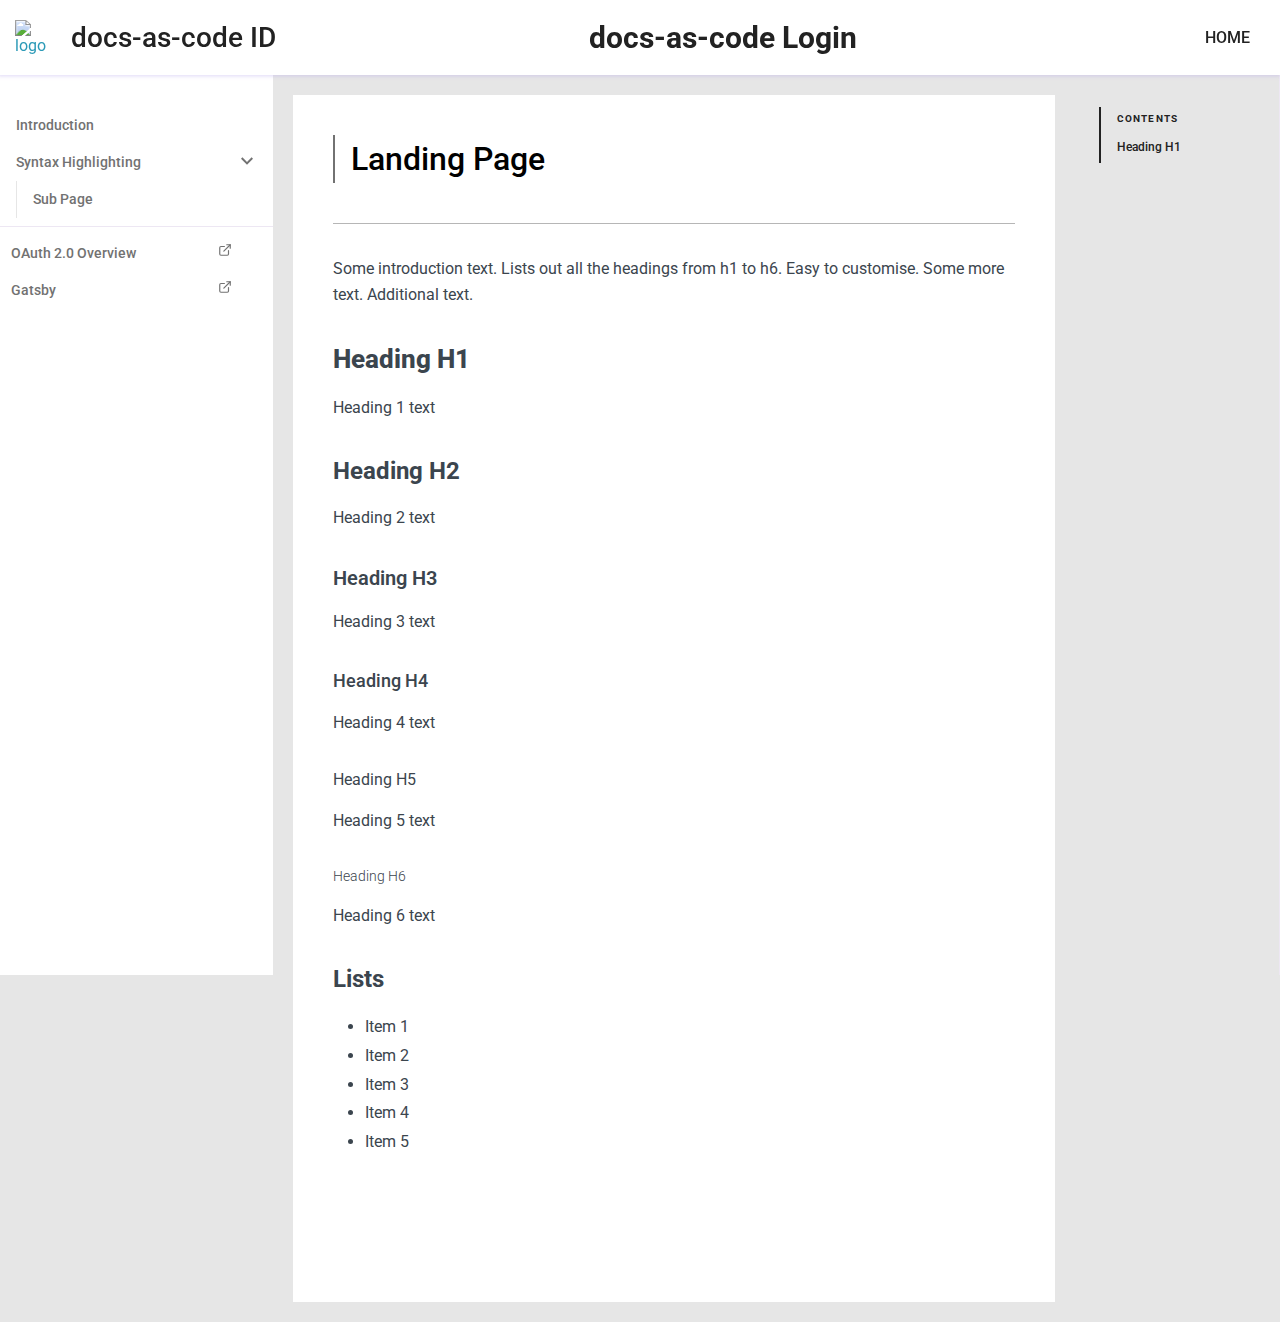
==== index.html @ b366eab4 "Test" ====
<!DOCTYPE html><html lang="en"><head><meta charSet="utf-8"/><meta http-equiv="x-ua-compatible" content="ie=edge"/><meta name="viewport" content="width=device-width, initial-scale=1, shrink-to-fit=no"/><meta property="twitter:card" content="summary_large_image"/><noscript></noscript><style data-href="/website/styles.2d66a11159fc65711940.css">@import url(http://fonts.googleapis.com/css?family=Roboto:400,100,100italic,300,300ita‌​lic,400italic,500,500italic,700,700italic,900italic,900);:root{--black:#222;--darker-grey:#727272;--dark-grey:#b6b6b6;--grey:#e6e6e6;--light-grey:#f5f5f5;--white:#fff;--green:#2c9ab7;--light-green:#94def3;--red:#fc5d65;--gold:#c4aa84;--theme:#85c8e7;--font-bold:"Roboto";--font-normal:"Roboto";--font-mono:"Roboto"}*{margin:0;padding:0;box-sizing:border-box;font-display:swap}::-webkit-input-placeholder{color:var(--dark-grey)}:-ms-input-placeholder{color:var(--dark-grey)}::-ms-input-placeholder{color:var(--dark-grey)}::placeholder{color:var(--dark-grey)}body,html{font-family:var(--font-normal);font-size:16px}a{-webkit-transition:color .15s;transition:color .15s;color:var(--green)}.visibleMobile{display:none}.video-responsive{position:relative;padding-bottom:56.2%}a,a:hover{text-decoration:none}.displayInline{display:inline-block}.navBarToggle{border:1px solid #fff;border-radius:4px;width:36px;height:33px;position:absolute;right:20px;padding:8px 5px;display:none}.navBarToggle .iconBar{display:block;width:22px;height:2px;border-radius:1px;margin:4px auto 0;background-color:var(--darker-grey)}.navBarToggle .iconBar:first-child{margin-top:0}.video-responsive iframe{position:absolute;width:100%;height:100%}.diffNewLine{color:#22863a;background-color:#f0fff4}.diffRemoveLine{color:red;background-color:#fcc}.navBarParent{width:100%;float:left;display:flex;align-items:center}.divider{height:30px;margin:0 15px;border-right:1px solid hsla(0,0%,100%,.3)}.githubIcon{width:15px;margin-right:5px}.githubSection{display:flex;align-items:center;color:var(--black);opacity:.7}.githubSection:hover{text-decoration:none;opacity:1}.navbar-default .navbar-toggle .icon-bar{background-color:var(--black)!important}.navbar-default .navbar-toggle:focus,.navbar-default .navbar-toggle:hover{background-color:#fff}.headerWrapper{border-bottom:1px solid #d4dadf;box-shadow:0 1px 1px 0 rgba(116,129,141,.1);display:flex;align-items:center}.formElement{background-color:transparent;padding:4px;border-bottom:1px solid hsla(0,0%,100%,.3)}.formElement:focus{outline:none;border:none}.formElement svg path{fill:#fff}.searchInput{width:calc(100% - 26px);background-color:transparent!important;border-width:0!important;color:var(--black)}.searchInput:focus,.searchInput:focus-within,.searchInput:hover,.searchInput:visited{outline:none;border:0}.searchWrapper{padding-left:0;padding-right:20px;flex:1 1;max-width:600px;position:relative}.searchWrapper a{font-weight:500}.hitWrapper{background-color:#fff;padding:.7em 1em .4em;border-radius:4px;position:absolute;width:80vw;max-width:30em;top:40px;border:1px solid #ccc;box-shadow:0 1px 4px 0 rgba(0,0,0,.16);height:auto;max-height:80vh;overflow:scroll;left:0}.hitWrapper ul li{margin-top:.7em;padding-top:.7em;border-top:1px solid;list-style-type:none}.hitWrapper ul li:first-child{border-top:0;margin-top:0;color:#000!important;padding:0}.showResults{display:block}.hideResults{display:none}.hitWrapper span{color:var(--black);font-size:14px}.headerTitle{height:auto;font-size:28px;line-height:1.5;font-weight:500;color:var(--black)!important;font-family:var(--font-bold)}.headerTitle a{color:var(--black)}.docTitle{height:auto;font-size:30px;line-height:1.5;font-weight:bolder;margin:0 auto;background-color:var(--white)!important;font-family:var(--font-bold)}.docTitle a{padding:5px 20px;color:var(--black)}.headerTitle a:hover{text-decoration:none;opacity:.8;font-weight:bolder}.logoWrapper{padding:21px 0 21px 20px}.logoContent{font-family:var(--font-bold);margin-left:16px;font-size:28px;line-height:1.5;font-weight:500;padding-right:10px}.navBarDefault{background-color:var(--white);border-radius:0;margin-bottom:0;border:0;box-shadow:-1px 0 4px 3px rgba(175,158,232,.4);-webkit-box-shadow:-1px 0 4px 1px rgba(175,158,232,.4);-moz-box-shadow:-1px 0 4px 1px rgba(175,158,232,.8);-o-box-shadow:-1px 0 4px 1px rgba(175,158,232,.4);z-index:1;padding:15px;position:relative}.navBarDefault,.navBarHeader{display:flex;align-items:center}.navBarHeader{min-width:335px;padding-right:20px;flex:1 1}.navBarBrand{padding:0;display:flex;align-items:center}.navBarBrand img{width:40px;margin-right:16px;display:inline-block}.navBarUL li{list-style-type:none}.navBarUL{-webkit-overflow-scrolling:touch}.navBarUL li a{font-family:var(--font-bold);color:var(--black)!important;font-size:16px;font-weight:500;line-height:1em;opacity:1;padding:10px 15px}.navBarNav{display:flex;align-items:center}.navBarUL li a .shareIcon,.navBarUL li a img{width:20px}.mainWrapper{color:#3b454e;max-width:750px}.navBarUL li a:hover{opacity:.7}pre{border:0!important;background-color:#f5f7f9 /* !important; */}.mainWrapper ol,.mainWrapper ul{-webkit-padding-start:40px;-moz-padding-start:40px;-o-padding-start:40px;margin:5px 0;padding:0 0 0 2em}.mainWrapper ol li,.mainWrapper ul li{font-size:16px;line-height:1.8;font-weight:400}.headerNav{font-family:var(--font-bold);padding:0 24px;color:var(--black);font-size:16px;font-weight:500;line-height:1em}.headerNav a{color:#2c9ab7}.headerNav a,.headerNav a:hover{text-decoration:none}.logoWrapper img{width:40px}.sideBarUL{margin-top:32px}.sideBarUL li{list-style-type:none;width:auto}.sideBarUL li a{color:var(--darker-grey);font-size:14px;font-weight:500;line-height:1.5;padding:7px 25px 7px 10px;border:1px solid transparent;border-right:0}.rightSideTitle{font-size:10px;line-height:1;text-transform:uppercase;letter-spacing:1.2px;padding:7px 24px 7px 16px;border-left:1px solid var(--darker-grey);color:var(--black);font-weight:700}.rightSideBarUL{margin-top:32px}.rightSideBarUL li{list-style-type:none;border-left:2px solid;border-left-color:var(--black)}.rightSideBarUL li a{font-size:12px;font-weight:500;line-height:1.5;padding:7px 24px 7px 16px}.hideFrontLine .collapser{background:transparent;border:none;outline:none;position:absolute;right:20px;z-index:1;cursor:pointer}.hideFrontLine .active>a{background-color:var(--white);color:var(--darker-grey)!important}.firstLevel ul li .collapser svg path{fill:var(--darker-grey)!important}.active .collapser>svg>path{fill:var(--white)!important}.firstLevel ul .item ul .item{border-left:1px solid var(--grey)}.sideBarUL .item{list-style:none;padding:0}.sideBarUL .item>a{color:var(--darker-grey);text-decoration:none;display:flex;align-items:center;position:relative;width:100%;padding-right:35px;padding-left:15px}.sideBarUL .item>a:hover{background-color:var(--white);color:var(--black)!important;font-weight:bolder}.showFrontLine .item>a:hover{background-color:var(--black)}.showFrontLine .active>a{color:var(--green);background-color:#fff}.sideBarUL .item .item{margin-left:16px}.firstLevel>ul>.item{margin-left:0!important}.showFrontLine .item .item{border-left-color:var(--dark-grey);border-left:1px solid var(--dark-grey);padding:0;width:calc(100% - 16px)!important}.showFrontLine .item .active>a{border-color:var(--dark-grey)!important;border-style:solid none solid solid;border-width:1px 0 1px 1px;background-color:var(--white);color:var(--black)}.titleWrapper{display:flex;align-items:center;padding-bottom:40px;border-bottom:1px solid var(--dark-grey);margin-bottom:32px}.title{font-size:32px;line-height:1.5;font-weight:500;border-left:2px solid var(--darker-grey);flex:1 1;margin-top:0;padding:0 16px;font-family:var(--font-bold)}.gitBtn{height:30px;min-height:30px;display:flex;align-items:center;display:inline-block;border:2px solid var(--black)!important;background:var(--black)!important;color:var(--white)!important;text-align:center;font-family:var(--font-bold)!important}.gitBtn img{width:15px;display:inline-block;margin-right:5px}.addPaddTopBottom{padding:50px 0}.nextPreviousWrapper{margin:0;padding:0;width:auto;display:grid;grid-template-rows:auto;-webkit-column-gap:24px;column-gap:24px;grid-template-columns:calc(50% - 8px) calc(50% - 8px)}.previousBtn{cursor:pointer;-moz-box-align:center;margin:0;padding:0;position:relative;display:flex;flex-direction:row;align-items:center;place-self:stretch;color:var(--darker-grey);background-color:var(--white);border-radius:3px;border:1px solid var(--light-grey);-webkit-transition:border .2s ease 0s;transition:border .2s ease 0s;box-shadow:var(--dark-grey) 0 3px 8px 0;text-decoration:none}.leftArrow{color:#9daab6;flex:0 0 auto;font-size:24px;-webkit-transition:color .2s ease 0s;transition:color .2s ease 0s}.leftArrow,.preRightWrapper{display:block;margin:0;padding:16px}.preRightWrapper{flex:1 1;text-align:right}.smallContent{display:block;margin:0;padding:0;color:#6e6e6e}.smallContent span{font-size:12px;line-height:1.625;font-weight:400}.nextPreviousTitle{display:block;margin:0;padding:0;-webkit-transition:color .2s ease 0s;transition:color .2s ease 0s}.nextPreviousTitle span{font-size:16px;line-height:1.5;font-weight:500}.nextBtn{cursor:pointer;-moz-box-align:center;margin:0;padding:0;position:relative;display:flex;flex-direction:row;align-items:center;place-self:stretch;color:var(--darker-grey);background-color:var(--white);border-radius:3px;border:1px solid var(--light-grey);-webkit-transition:border .2s ease 0s;transition:border .2s ease 0s;box-shadow:var(--dark-grey) 0 3px 8px 0;text-decoration:none}.rightArrow{flex:0 0 auto;font-size:24px;-webkit-transition:color .2s ease 0s;transition:color .2s ease 0s;color:#9daab6}.nextRightWrapper,.rightArrow{padding:16px;display:block;margin:0}.nextRightWrapper{flex:1 1}.nextBtn:hover,.previousBtn:hover{color:var(--black);text-decoration:none;border:1px solid var(--black)}.nextBtn:hover .rightArrow,.previousBtn:hover .leftArrow{color:var(--black);font-weight:bolder}table,table tr{padding:0}table tr{border-top:1px solid var(--dark-grey);margin:0}table tr,table tr:nth-child(2n){background-color:var(--white)}table tr th{font-weight:700;background-color:var(--grey);color:var(--black)}table tr td,table tr th{text-align:left;margin:0;padding:6px 13px}table tr td{border-bottom:1px solid var(--dark-grey)}table tr td :first-child,table tr th :first-child{margin-top:0}table tr td :last-child,table tr th :last-child{margin-bottom:0}img{max-width:100%}.githubBtn{font-size:16px;padding:10px 0 10px 15px;max-height:40px}.githubBtn,.githubBtn span span{display:flex;align-items:center}.communitySection{font-size:24px;font-weight:700}.authorSection{padding:20px 0}.authorName,.authorSection{display:flex;align-items:center}.authorImg img{width:75px;height:75px;border-radius:50%;min-width:75px;max-width:75px;min-height:75px;max-height:75px}.authorDetails{padding-left:10px}.authorDesc{padding-top:5px;font-size:14px}.authorName img{margin-left:10px;display:inline-block;width:20px}.authorName img:hover{opacity:.7}.heading1{font-family:var(--font-bold);font-size:26px;font-weight:800}.heading1,.heading2{line-height:1.5;margin-bottom:16px;margin-top:32px}.heading2{font-size:24px;font-weight:700}.heading3{font-size:20px;font-weight:600}.heading3,.heading4{line-height:1.5;margin-bottom:16px;margin-top:32px}.heading4{font-size:18px;font-weight:500}.heading5{font-size:16px;font-weight:400}.heading5,.heading6{line-height:1.5;margin-bottom:16px;margin-top:32px}.heading6{font-size:14px;font-weight:300}.paragraph{margin:16px 0 32px;line-height:1.625}.pre{font-size:14px;margin:0;padding:16px;overflow:auto}.mainWrapper code{background:#f9f7fb;border:1px solid #ede7f3;border-radius:4px;padding:2px 6px;font-size:.9375em}code,pre{font-family:var(--font-mono)}.poweredBy{font-size:.6em;text-align:end;padding:0}.topnav{-webkit-transition:top .5s,bottom .5s}@media (max-width:767px){.responsive{margin-top:15px;position:relative;padding-bottom:20px;border-top:1px solid var(--white)}.headerTitle{padding-right:50px;font-size:20px}.navBarBrand{min-height:40px}.navBarBrand img{margin-right:8px}.topnav.responsive .visibleMobile{display:block}.topnav .navBarUL{display:none}.topnav.responsive .navBarUL{display:block;text-align:left}.hiddenMobile{display:none!important}hr{margin-top:0;margin-bottom:0}.navBarParent{display:block}.separator{margin-top:20px;margin-bottom:20px}.navBarULRight{position:static}.navBarUL{display:flex;align-items:center;margin:7.5px 0}.navBarUL li{height:37px}.navBarUL li a{font-size:14px;padding:10px 15px}.navBarDefault{display:block}.navBarToggle{margin-right:0;display:block}.navBarHeader{display:flex;min-width:auto;padding-right:0;align-items:center}.navBarBrand{font-size:20px;flex:initial;padding:0 15px 0 0}.titleWrapper{padding:0 15px;display:block}.gitBtn{display:inline-block}.mainWrapper{padding:0 15px}.nextPreviousWrapper{display:block;padding:0 15px}.previousBtn{margin-bottom:20px}.mobileView{text-align:left!important;padding-left:0!important}.searchWrapper{padding:20px 0 0;position:absolute;bottom:0;width:calc(100% - 30px)}.hitWrapper{width:100%;right:0;top:35px;max-height:-webkit-fit-content;max-height:-moz-fit-content;max-height:fit-content;position:static}}@media (min-width:768px) and (max-width:991px){.navBarDefault{padding:10px}.navBarBrand{font-size:22px}.navBarHeader{min-width:240px;flex:initial}.githubBtn{padding:10px}.divider{margin:0 5px;height:20px}.hitWrapper{max-width:500px}.navBarUL li a{padding:10px 5px}.searchWrapper{padding-left:0}}blockquote{padding:0 0 0 10px;background-color:var(--light-green);border:1px solid var(--green);border-radius:4px;font-size:14px;margin-left:auto;margin-right:auto;width:95%}blockquote p{padding:0!important;margin:0!important}@media print{.gitBtn,.headerNav,.navBarWrapper,.nextBtn,.previousBtn,.sideBarUL,footer,header{display:none}blockquote,main,table,tr{width:80%!important}blockquote{margin:0}p,ul{width:80%!important}th{border-bottom:1px solid var(--darker-grey)}pre{border:1px solid var(--darker-grey)}h1{page-break-before:always}}</style><meta name="generator" content="Gatsby 2.19.22"/><link rel="sitemap" type="application/xml" href="/website/sitemap.xml"/><title data-react-helmet="true"></title><link data-react-helmet="true" rel="canonical" href="https://paula-var.gituhub.io/website/website/"/><link as="script" rel="preload" href="/website/webpack-runtime-5b24686a9549224c7c9c.js"/><link as="script" rel="preload" href="/website/styles-36f2a4c20fc1d2ebe61c.js"/><link as="script" rel="preload" href="/website/commons-72eccfe632aad1e317f9.js"/><link as="script" rel="preload" href="/website/app-bccd6811f4c283c3d8f3.js"/><link as="fetch" rel="preload" href="/website/page-data\index\page-data.json" crossorigin="anonymous"/><link as="fetch" rel="preload" href="/website/page-data\app-data.json" crossorigin="anonymous"/></head><body><div id="___gatsby"><div style="outline:none" tabindex="-1" id="gatsby-focus-wrapper"><div><div class="navBarWrapper"><nav class="navBarDefault"><div class="navBarHeader"><a aria-current="page" class="navBarBrand" href="/website/"><img class="img-responsive displayInline" src="/website/static/logo-34d1b9dddff729a89f71602069af8a54.svg" alt="logo"/></a><div class="headerTitle displayInline"><a href="https://paula-var.gituhub.io/website"> <!-- -->docs-as-code ID</a></div><div class="docTitle displayInline"> <a aria-current="page" class="" href="/website/">docs-as-code Login<!-- --> </a></div><span class="navBarToggle"><span class="iconBar"></span><span class="iconBar"></span><span class="iconBar"></span></span></div><div id="navbar" class="topnav"><div class="visibleMobile"><style data-emotion-css="1dggwb1">.css-1dggwb1{width:100%;height:100vh;overflow:auto;position:fixed;padding-left:0px;position:-webkit-sticky;position:-moz-sticky;position:-webkit-sticky;position:sticky;top:0;padding-right:0;background-color:#ffffff;background:linear-gradient(#ffffff,#ffffff);background:-webkit-gradient(linear,0% 0%,0% 100%,from(#ffffff),to(#ffffff));background:-webkit-linear-gradient(top,#ffffff,#ffffff);background:-moz-linear-gradient(top,#ffffff,#ffffff);background:-ms-linear-gradient(top,#ffffff,#ffffff);background:-o-linear-gradient(top,#ffffff,#ffffff);}@media only screen and (max-width:1023px){.css-1dggwb1{width:100%;height:100vh;}}@media (min-width:767px) and (max-width:1023px){.css-1dggwb1{padding-left:0;}}@media only screen and (max-width:767px){.css-1dggwb1{padding-left:0px;background-color:#ffffff;background:#ffffff;height:auto;}}</style><aside class="css-1dggwb1 e1sbq3r11"><ul class="sideBarUL"><li class="hideFrontLine firstLevel item "><ul><li class=" item "><a href="/website/introduction">Introduction</a></li><li class=" item "><a href="/website/codeblock">Syntax Highlighting<button aria-label="collapse" class="collapser"><svg xmlns="http://www.w3.org/2000/svg" width="12" height="12" viewBox="0 0 24 24"><path d="M0 7.33l2.829-2.83 9.175 9.339 9.167-9.339 2.829 2.83-11.996 12.17z"></path></svg></button></a><ul><li class=" item "><a href="/website/codeblock/1-index">Sub Page</a></li></ul></li></ul></li><style data-emotion-css="1q387v1">.css-1q387v1{list-style:none;padding:0.5rem 0;}.css-1q387v1 hr{margin:0;padding:0;border:0;border-bottom:1px solid #ede7f3;}</style><li class="css-1q387v1 e1sbq3r12"><hr/></li><style data-emotion-css="uw2lf6">.css-uw2lf6{list-style:none;}.css-uw2lf6 a{color:#b6b6b6;-webkit-text-decoration:none;text-decoration:none;font-weight:400;padding:0.45rem 0 0.45rem 2rem;display:block;position:relative;}.css-uw2lf6 a:hover{color:#222222 !important;font-weight:bolder !important;}.css-uw2lf6 a svg{float:right;margin-right:1rem;}</style><li class="css-uw2lf6 e1sbq3r10"><a href="https://developer.okta.com/docs/concepts/auth-overview/#authentication-api-vs-oauth-2-0-vs-openid-connect" to="https://developer.okta.com/docs/concepts/auth-overview/#authentication-api-vs-oauth-2-0-vs-openid-connect">OAuth 2.0 Overview<svg xmlns="http://www.w3.org/2000/svg" width="14" height="14" viewBox="0 0 24 24" fill="none" stroke="currentColor" stroke-width="2" stroke-linecap="round" stroke-linejoin="round"><path d="M18 13v6a2 2 0 0 1-2 2H5a2 2 0 0 1-2-2V8a2 2 0 0 1 2-2h6"></path><polyline points="15 3 21 3 21 9"></polyline><line x1="10" y1="14" x2="21" y2="3"></line></svg></a></li><li class="css-uw2lf6 e1sbq3r10"><a href="https://www.gatsbyjs.org/docs/" to="https://www.gatsbyjs.org/docs/">Gatsby<svg xmlns="http://www.w3.org/2000/svg" width="14" height="14" viewBox="0 0 24 24" fill="none" stroke="currentColor" stroke-width="2" stroke-linecap="round" stroke-linejoin="round"><path d="M18 13v6a2 2 0 0 1-2 2H5a2 2 0 0 1-2-2V8a2 2 0 0 1 2-2h6"></path><polyline points="15 3 21 3 21 9"></polyline><line x1="10" y1="14" x2="21" y2="3"></line></svg></a></li></ul></aside><hr/></div><ul class="navBarUL navBarNav navBarULRight"><li><a class="sidebarLink" href="/">HOME</a></li></ul></div></nav></div><style data-emotion-css="x36pqd">.css-x36pqd{display:-webkit-box;display:-webkit-flex;display:-ms-flexbox;display:flex;-webkit-box-pack:justify;-webkit-justify-content:space-between;-ms-flex-pack:justify;justify-content:space-between;background-color:#e6e6e6;}@media only screen and (max-width:767px){.css-x36pqd{display:block;}}</style><div class="css-x36pqd e1eqkayb0"><style data-emotion-css="192n44p">.css-192n44p{width:298px;}</style><div class="hiddenMobile css-192n44p e1eqkayb3"><style data-emotion-css="1dggwb1">.css-1dggwb1{width:100%;height:100vh;overflow:auto;position:fixed;padding-left:0px;position:-webkit-sticky;position:-moz-sticky;position:-webkit-sticky;position:sticky;top:0;padding-right:0;background-color:#ffffff;background:linear-gradient(#ffffff,#ffffff);background:-webkit-gradient(linear,0% 0%,0% 100%,from(#ffffff),to(#ffffff));background:-webkit-linear-gradient(top,#ffffff,#ffffff);background:-moz-linear-gradient(top,#ffffff,#ffffff);background:-ms-linear-gradient(top,#ffffff,#ffffff);background:-o-linear-gradient(top,#ffffff,#ffffff);}@media only screen and (max-width:1023px){.css-1dggwb1{width:100%;height:100vh;}}@media (min-width:767px) and (max-width:1023px){.css-1dggwb1{padding-left:0;}}@media only screen and (max-width:767px){.css-1dggwb1{padding-left:0px;background-color:#ffffff;background:#ffffff;height:auto;}}</style><aside class="css-1dggwb1 e1sbq3r11"><ul class="sideBarUL"><li class="hideFrontLine firstLevel item "><ul><li class=" item "><a href="/website/introduction">Introduction</a></li><li class=" item "><a href="/website/codeblock">Syntax Highlighting<button aria-label="collapse" class="collapser"><svg xmlns="http://www.w3.org/2000/svg" width="12" height="12" viewBox="0 0 24 24"><path d="M0 7.33l2.829-2.83 9.175 9.339 9.167-9.339 2.829 2.83-11.996 12.17z"></path></svg></button></a><ul><li class=" item "><a href="/website/codeblock/1-index">Sub Page</a></li></ul></li></ul></li><style data-emotion-css="1q387v1">.css-1q387v1{list-style:none;padding:0.5rem 0;}.css-1q387v1 hr{margin:0;padding:0;border:0;border-bottom:1px solid #ede7f3;}</style><li class="css-1q387v1 e1sbq3r12"><hr/></li><style data-emotion-css="uw2lf6">.css-uw2lf6{list-style:none;}.css-uw2lf6 a{color:#b6b6b6;-webkit-text-decoration:none;text-decoration:none;font-weight:400;padding:0.45rem 0 0.45rem 2rem;display:block;position:relative;}.css-uw2lf6 a:hover{color:#222222 !important;font-weight:bolder !important;}.css-uw2lf6 a svg{float:right;margin-right:1rem;}</style><li class="css-uw2lf6 e1sbq3r10"><a href="https://developer.okta.com/docs/concepts/auth-overview/#authentication-api-vs-oauth-2-0-vs-openid-connect" to="https://developer.okta.com/docs/concepts/auth-overview/#authentication-api-vs-oauth-2-0-vs-openid-connect">OAuth 2.0 Overview<svg xmlns="http://www.w3.org/2000/svg" width="14" height="14" viewBox="0 0 24 24" fill="none" stroke="currentColor" stroke-width="2" stroke-linecap="round" stroke-linejoin="round"><path d="M18 13v6a2 2 0 0 1-2 2H5a2 2 0 0 1-2-2V8a2 2 0 0 1 2-2h6"></path><polyline points="15 3 21 3 21 9"></polyline><line x1="10" y1="14" x2="21" y2="3"></line></svg></a></li><li class="css-uw2lf6 e1sbq3r10"><a href="https://www.gatsbyjs.org/docs/" to="https://www.gatsbyjs.org/docs/">Gatsby<svg xmlns="http://www.w3.org/2000/svg" width="14" height="14" viewBox="0 0 24 24" fill="none" stroke="currentColor" stroke-width="2" stroke-linecap="round" stroke-linejoin="round"><path d="M18 13v6a2 2 0 0 1-2 2H5a2 2 0 0 1-2-2V8a2 2 0 0 1 2-2h6"></path><polyline points="15 3 21 3 21 9"></polyline><line x1="10" y1="14" x2="21" y2="3"></line></svg></a></li></ul></aside></div><style data-emotion-css="kmtnjw">.css-kmtnjw{display:-webkit-box;display:-webkit-flex;display:-ms-flexbox;display:flex;-webkit-box-flex:1;-webkit-flex-grow:1;-ms-flex-positive:1;flex-grow:1;margin:20px;background-color:#ffffff;}@media only screen and (max-width:1023px){.css-kmtnjw{padding-left:0;}}</style><main class="css-kmtnjw e1eqkayb1"><style data-emotion-css="158ceg1">.css-158ceg1{padding:40px;}@media only screen and (max-width:50rem){.css-158ceg1{width:100%;position:relative;}}</style><div class="css-158ceg1 e1eqkayb2"><div class="titleWrapper"><h1 class="title">Landing Page</h1></div><div class="mainWrapper"><p class="paragraph">Some introduction text. Lists out all the headings from h1 to h6. Easy to customise. Some more text. Additional text.</p><h1 class="heading1" id="headingh1">Heading H1</h1><p class="paragraph">Heading 1 text</p><h2 class="heading2" id="headingh2">Heading H2</h2><p class="paragraph">Heading 2 text</p><h3 class="heading3" id="headingh3">Heading H3</h3><p class="paragraph">Heading 3 text</p><h4 class="heading4" id="headingh4">Heading H4</h4><p class="paragraph">Heading 4 text</p><h5 class="heading5" id="headingh5">Heading H5</h5><p class="paragraph">Heading 5 text</p><h6 class="heading6" id="headingh6">Heading H6</h6><p class="paragraph">Heading 6 text</p><h2 class="heading2" id="lists">Lists</h2><ul><li>Item 1</li><li>Item 2</li><li>Item 3</li><li>Item 4</li><li>Item 5</li></ul></div><div class="addPaddTopBottom"><div class="nextPreviousWrapper"></div></div></div></main><style data-emotion-css="gqp3x7">.css-gqp3x7{width:224px;}</style><div class="hiddenMobile css-gqp3x7 e1eqkayb4"><style data-emotion-css="g74yvc">.css-g74yvc{width:100%;background-color:#e6e6e6;border-right:1px solid #ede7f3;height:100vh;overflow:auto;position:fixed;padding-left:24px;position:-webkit-sticky;position:-moz-sticky;position:-webkit-sticky;position:sticky;top:0;}@media only screen and (max-width:50rem){.css-g74yvc{width:100%;position:relative;}}</style><aside class="css-g74yvc e13wh0ui0"><ul class="rightSideBarUL"><li class="rightSideTitle">CONTENTS</li><style data-emotion-css="u4mad4">.css-u4mad4{list-style:none;}.css-u4mad4 a{color:#222222;-webkit-text-decoration:none;text-decoration:none;font-weight:400;padding:0.45rem 0 0.45rem 3rem;display:block;position:relative;}.css-u4mad4 a:hover{color:#000000 !important;font-weight:bold;}.css-u4mad4 a svg{float:right;margin-right:1rem;}</style><li class="css-u4mad4 e13wh0ui1"><a href="#headingh1" to="#headingh1">Heading H1</a></li></ul></aside></div></div></div></div></div><script id="gatsby-script-loader">/*<![CDATA[*/window.pagePath="/";/*]]>*/</script><script id="gatsby-chunk-mapping">/*<![CDATA[*/window.___chunkMapping={"app":["/app-bccd6811f4c283c3d8f3.js"],"component---src-templates-docs-js":[]};/*]]>*/</script><script src="/website/app-bccd6811f4c283c3d8f3.js" async=""></script><script src="/website/commons-72eccfe632aad1e317f9.js" async=""></script><script src="/website/styles-36f2a4c20fc1d2ebe61c.js" async=""></script><script src="/website/webpack-runtime-5b24686a9549224c7c9c.js" async=""></script><script defer="">
            function navBarClose() {
              document.getElementById("navbar").classList.toggle("responsive");
            }
            document.addEventListener('click',function(e){
              if(e.target && e.target.tagName.toLowerCase() === 'a'){
                navBarClose();
              }
           });
            </script></body></html>
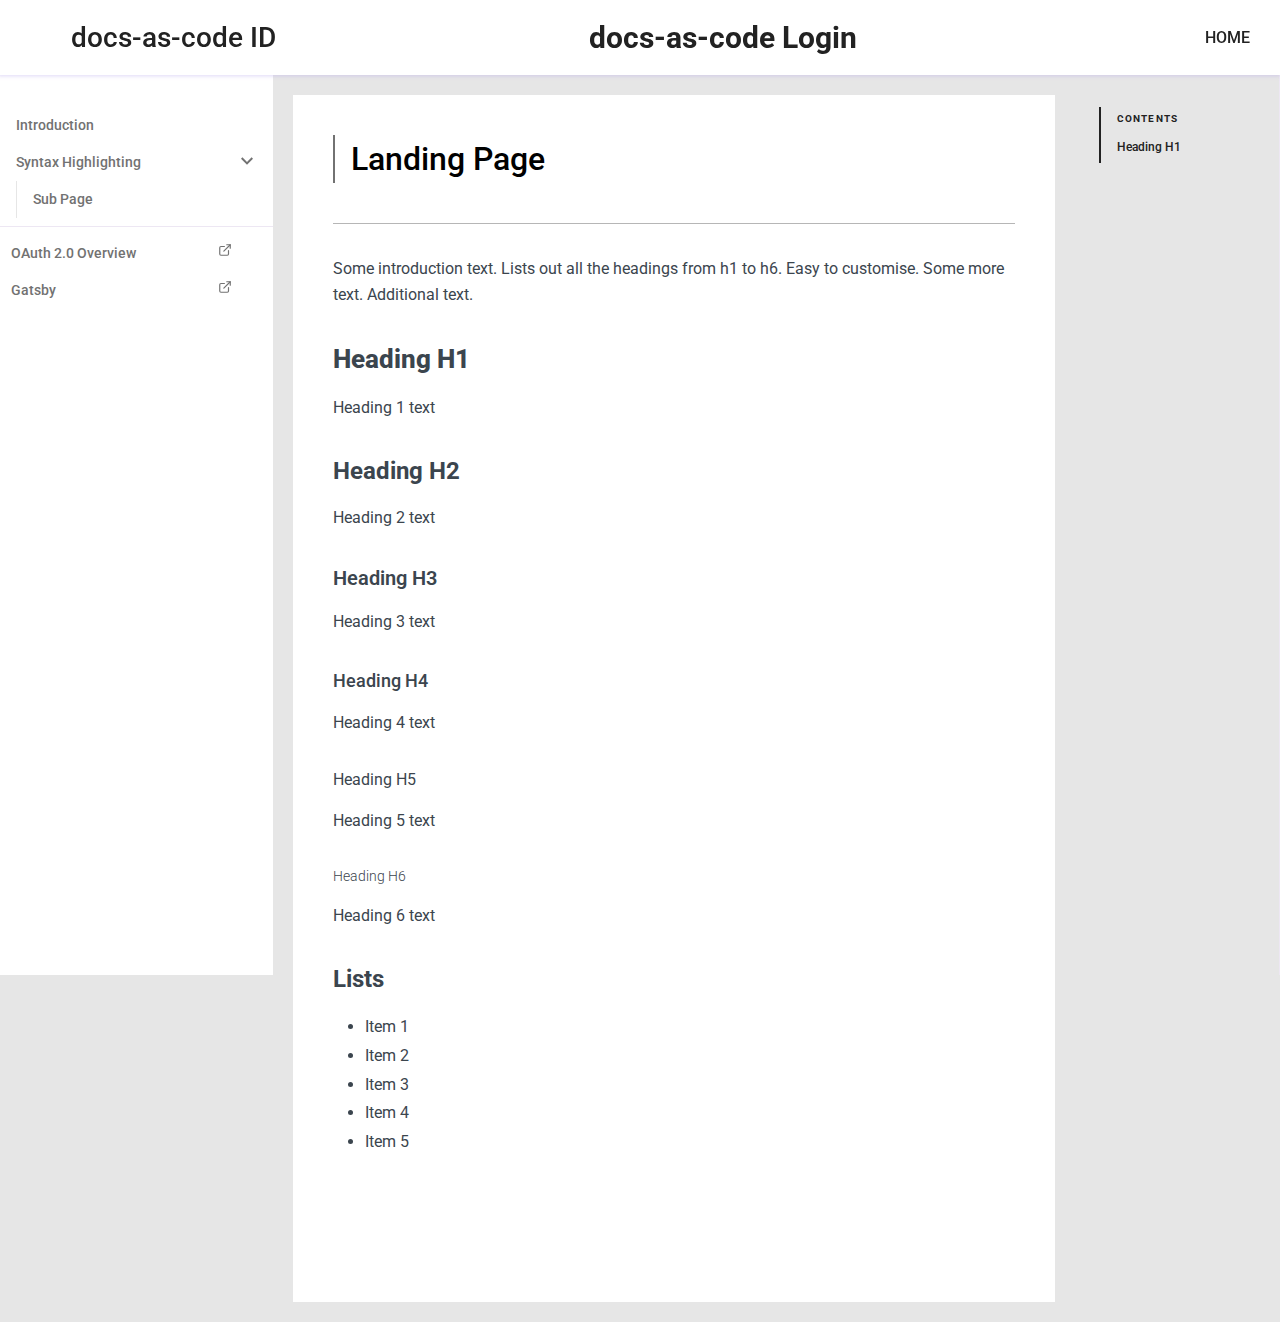
==== commit 4323170e: "test" ====
--- a/index.html
+++ b/index.html
@@ -1,4 +1,4 @@
-<!DOCTYPE html><html lang="en"><head><meta charSet="utf-8"/><meta http-equiv="x-ua-compatible" content="ie=edge"/><meta name="viewport" content="width=device-width, initial-scale=1, shrink-to-fit=no"/><meta property="twitter:card" content="summary_large_image"/><noscript></noscript><style data-href="/website/styles.2d66a11159fc65711940.css">@import url(http://fonts.googleapis.com/css?family=Roboto:400,100,100italic,300,300ita‌​lic,400italic,500,500italic,700,700italic,900italic,900);:root{--black:#222;--darker-grey:#727272;--dark-grey:#b6b6b6;--grey:#e6e6e6;--light-grey:#f5f5f5;--white:#fff;--green:#2c9ab7;--light-green:#94def3;--red:#fc5d65;--gold:#c4aa84;--theme:#85c8e7;--font-bold:"Roboto";--font-normal:"Roboto";--font-mono:"Roboto"}*{margin:0;padding:0;box-sizing:border-box;font-display:swap}::-webkit-input-placeholder{color:var(--dark-grey)}:-ms-input-placeholder{color:var(--dark-grey)}::-ms-input-placeholder{color:var(--dark-grey)}::placeholder{color:var(--dark-grey)}body,html{font-family:var(--font-normal);font-size:16px}a{-webkit-transition:color .15s;transition:color .15s;color:var(--green)}.visibleMobile{display:none}.video-responsive{position:relative;padding-bottom:56.2%}a,a:hover{text-decoration:none}.displayInline{display:inline-block}.navBarToggle{border:1px solid #fff;border-radius:4px;width:36px;height:33px;position:absolute;right:20px;padding:8px 5px;display:none}.navBarToggle .iconBar{display:block;width:22px;height:2px;border-radius:1px;margin:4px auto 0;background-color:var(--darker-grey)}.navBarToggle .iconBar:first-child{margin-top:0}.video-responsive iframe{position:absolute;width:100%;height:100%}.diffNewLine{color:#22863a;background-color:#f0fff4}.diffRemoveLine{color:red;background-color:#fcc}.navBarParent{width:100%;float:left;display:flex;align-items:center}.divider{height:30px;margin:0 15px;border-right:1px solid hsla(0,0%,100%,.3)}.githubIcon{width:15px;margin-right:5px}.githubSection{display:flex;align-items:center;color:var(--black);opacity:.7}.githubSection:hover{text-decoration:none;opacity:1}.navbar-default .navbar-toggle .icon-bar{background-color:var(--black)!important}.navbar-default .navbar-toggle:focus,.navbar-default .navbar-toggle:hover{background-color:#fff}.headerWrapper{border-bottom:1px solid #d4dadf;box-shadow:0 1px 1px 0 rgba(116,129,141,.1);display:flex;align-items:center}.formElement{background-color:transparent;padding:4px;border-bottom:1px solid hsla(0,0%,100%,.3)}.formElement:focus{outline:none;border:none}.formElement svg path{fill:#fff}.searchInput{width:calc(100% - 26px);background-color:transparent!important;border-width:0!important;color:var(--black)}.searchInput:focus,.searchInput:focus-within,.searchInput:hover,.searchInput:visited{outline:none;border:0}.searchWrapper{padding-left:0;padding-right:20px;flex:1 1;max-width:600px;position:relative}.searchWrapper a{font-weight:500}.hitWrapper{background-color:#fff;padding:.7em 1em .4em;border-radius:4px;position:absolute;width:80vw;max-width:30em;top:40px;border:1px solid #ccc;box-shadow:0 1px 4px 0 rgba(0,0,0,.16);height:auto;max-height:80vh;overflow:scroll;left:0}.hitWrapper ul li{margin-top:.7em;padding-top:.7em;border-top:1px solid;list-style-type:none}.hitWrapper ul li:first-child{border-top:0;margin-top:0;color:#000!important;padding:0}.showResults{display:block}.hideResults{display:none}.hitWrapper span{color:var(--black);font-size:14px}.headerTitle{height:auto;font-size:28px;line-height:1.5;font-weight:500;color:var(--black)!important;font-family:var(--font-bold)}.headerTitle a{color:var(--black)}.docTitle{height:auto;font-size:30px;line-height:1.5;font-weight:bolder;margin:0 auto;background-color:var(--white)!important;font-family:var(--font-bold)}.docTitle a{padding:5px 20px;color:var(--black)}.headerTitle a:hover{text-decoration:none;opacity:.8;font-weight:bolder}.logoWrapper{padding:21px 0 21px 20px}.logoContent{font-family:var(--font-bold);margin-left:16px;font-size:28px;line-height:1.5;font-weight:500;padding-right:10px}.navBarDefault{background-color:var(--white);border-radius:0;margin-bottom:0;border:0;box-shadow:-1px 0 4px 3px rgba(175,158,232,.4);-webkit-box-shadow:-1px 0 4px 1px rgba(175,158,232,.4);-moz-box-shadow:-1px 0 4px 1px rgba(175,158,232,.8);-o-box-shadow:-1px 0 4px 1px rgba(175,158,232,.4);z-index:1;padding:15px;position:relative}.navBarDefault,.navBarHeader{display:flex;align-items:center}.navBarHeader{min-width:335px;padding-right:20px;flex:1 1}.navBarBrand{padding:0;display:flex;align-items:center}.navBarBrand img{width:40px;margin-right:16px;display:inline-block}.navBarUL li{list-style-type:none}.navBarUL{-webkit-overflow-scrolling:touch}.navBarUL li a{font-family:var(--font-bold);color:var(--black)!important;font-size:16px;font-weight:500;line-height:1em;opacity:1;padding:10px 15px}.navBarNav{display:flex;align-items:center}.navBarUL li a .shareIcon,.navBarUL li a img{width:20px}.mainWrapper{color:#3b454e;max-width:750px}.navBarUL li a:hover{opacity:.7}pre{border:0!important;background-color:#f5f7f9 /* !important; */}.mainWrapper ol,.mainWrapper ul{-webkit-padding-start:40px;-moz-padding-start:40px;-o-padding-start:40px;margin:5px 0;padding:0 0 0 2em}.mainWrapper ol li,.mainWrapper ul li{font-size:16px;line-height:1.8;font-weight:400}.headerNav{font-family:var(--font-bold);padding:0 24px;color:var(--black);font-size:16px;font-weight:500;line-height:1em}.headerNav a{color:#2c9ab7}.headerNav a,.headerNav a:hover{text-decoration:none}.logoWrapper img{width:40px}.sideBarUL{margin-top:32px}.sideBarUL li{list-style-type:none;width:auto}.sideBarUL li a{color:var(--darker-grey);font-size:14px;font-weight:500;line-height:1.5;padding:7px 25px 7px 10px;border:1px solid transparent;border-right:0}.rightSideTitle{font-size:10px;line-height:1;text-transform:uppercase;letter-spacing:1.2px;padding:7px 24px 7px 16px;border-left:1px solid var(--darker-grey);color:var(--black);font-weight:700}.rightSideBarUL{margin-top:32px}.rightSideBarUL li{list-style-type:none;border-left:2px solid;border-left-color:var(--black)}.rightSideBarUL li a{font-size:12px;font-weight:500;line-height:1.5;padding:7px 24px 7px 16px}.hideFrontLine .collapser{background:transparent;border:none;outline:none;position:absolute;right:20px;z-index:1;cursor:pointer}.hideFrontLine .active>a{background-color:var(--white);color:var(--darker-grey)!important}.firstLevel ul li .collapser svg path{fill:var(--darker-grey)!important}.active .collapser>svg>path{fill:var(--white)!important}.firstLevel ul .item ul .item{border-left:1px solid var(--grey)}.sideBarUL .item{list-style:none;padding:0}.sideBarUL .item>a{color:var(--darker-grey);text-decoration:none;display:flex;align-items:center;position:relative;width:100%;padding-right:35px;padding-left:15px}.sideBarUL .item>a:hover{background-color:var(--white);color:var(--black)!important;font-weight:bolder}.showFrontLine .item>a:hover{background-color:var(--black)}.showFrontLine .active>a{color:var(--green);background-color:#fff}.sideBarUL .item .item{margin-left:16px}.firstLevel>ul>.item{margin-left:0!important}.showFrontLine .item .item{border-left-color:var(--dark-grey);border-left:1px solid var(--dark-grey);padding:0;width:calc(100% - 16px)!important}.showFrontLine .item .active>a{border-color:var(--dark-grey)!important;border-style:solid none solid solid;border-width:1px 0 1px 1px;background-color:var(--white);color:var(--black)}.titleWrapper{display:flex;align-items:center;padding-bottom:40px;border-bottom:1px solid var(--dark-grey);margin-bottom:32px}.title{font-size:32px;line-height:1.5;font-weight:500;border-left:2px solid var(--darker-grey);flex:1 1;margin-top:0;padding:0 16px;font-family:var(--font-bold)}.gitBtn{height:30px;min-height:30px;display:flex;align-items:center;display:inline-block;border:2px solid var(--black)!important;background:var(--black)!important;color:var(--white)!important;text-align:center;font-family:var(--font-bold)!important}.gitBtn img{width:15px;display:inline-block;margin-right:5px}.addPaddTopBottom{padding:50px 0}.nextPreviousWrapper{margin:0;padding:0;width:auto;display:grid;grid-template-rows:auto;-webkit-column-gap:24px;column-gap:24px;grid-template-columns:calc(50% - 8px) calc(50% - 8px)}.previousBtn{cursor:pointer;-moz-box-align:center;margin:0;padding:0;position:relative;display:flex;flex-direction:row;align-items:center;place-self:stretch;color:var(--darker-grey);background-color:var(--white);border-radius:3px;border:1px solid var(--light-grey);-webkit-transition:border .2s ease 0s;transition:border .2s ease 0s;box-shadow:var(--dark-grey) 0 3px 8px 0;text-decoration:none}.leftArrow{color:#9daab6;flex:0 0 auto;font-size:24px;-webkit-transition:color .2s ease 0s;transition:color .2s ease 0s}.leftArrow,.preRightWrapper{display:block;margin:0;padding:16px}.preRightWrapper{flex:1 1;text-align:right}.smallContent{display:block;margin:0;padding:0;color:#6e6e6e}.smallContent span{font-size:12px;line-height:1.625;font-weight:400}.nextPreviousTitle{display:block;margin:0;padding:0;-webkit-transition:color .2s ease 0s;transition:color .2s ease 0s}.nextPreviousTitle span{font-size:16px;line-height:1.5;font-weight:500}.nextBtn{cursor:pointer;-moz-box-align:center;margin:0;padding:0;position:relative;display:flex;flex-direction:row;align-items:center;place-self:stretch;color:var(--darker-grey);background-color:var(--white);border-radius:3px;border:1px solid var(--light-grey);-webkit-transition:border .2s ease 0s;transition:border .2s ease 0s;box-shadow:var(--dark-grey) 0 3px 8px 0;text-decoration:none}.rightArrow{flex:0 0 auto;font-size:24px;-webkit-transition:color .2s ease 0s;transition:color .2s ease 0s;color:#9daab6}.nextRightWrapper,.rightArrow{padding:16px;display:block;margin:0}.nextRightWrapper{flex:1 1}.nextBtn:hover,.previousBtn:hover{color:var(--black);text-decoration:none;border:1px solid var(--black)}.nextBtn:hover .rightArrow,.previousBtn:hover .leftArrow{color:var(--black);font-weight:bolder}table,table tr{padding:0}table tr{border-top:1px solid var(--dark-grey);margin:0}table tr,table tr:nth-child(2n){background-color:var(--white)}table tr th{font-weight:700;background-color:var(--grey);color:var(--black)}table tr td,table tr th{text-align:left;margin:0;padding:6px 13px}table tr td{border-bottom:1px solid var(--dark-grey)}table tr td :first-child,table tr th :first-child{margin-top:0}table tr td :last-child,table tr th :last-child{margin-bottom:0}img{max-width:100%}.githubBtn{font-size:16px;padding:10px 0 10px 15px;max-height:40px}.githubBtn,.githubBtn span span{display:flex;align-items:center}.communitySection{font-size:24px;font-weight:700}.authorSection{padding:20px 0}.authorName,.authorSection{display:flex;align-items:center}.authorImg img{width:75px;height:75px;border-radius:50%;min-width:75px;max-width:75px;min-height:75px;max-height:75px}.authorDetails{padding-left:10px}.authorDesc{padding-top:5px;font-size:14px}.authorName img{margin-left:10px;display:inline-block;width:20px}.authorName img:hover{opacity:.7}.heading1{font-family:var(--font-bold);font-size:26px;font-weight:800}.heading1,.heading2{line-height:1.5;margin-bottom:16px;margin-top:32px}.heading2{font-size:24px;font-weight:700}.heading3{font-size:20px;font-weight:600}.heading3,.heading4{line-height:1.5;margin-bottom:16px;margin-top:32px}.heading4{font-size:18px;font-weight:500}.heading5{font-size:16px;font-weight:400}.heading5,.heading6{line-height:1.5;margin-bottom:16px;margin-top:32px}.heading6{font-size:14px;font-weight:300}.paragraph{margin:16px 0 32px;line-height:1.625}.pre{font-size:14px;margin:0;padding:16px;overflow:auto}.mainWrapper code{background:#f9f7fb;border:1px solid #ede7f3;border-radius:4px;padding:2px 6px;font-size:.9375em}code,pre{font-family:var(--font-mono)}.poweredBy{font-size:.6em;text-align:end;padding:0}.topnav{-webkit-transition:top .5s,bottom .5s}@media (max-width:767px){.responsive{margin-top:15px;position:relative;padding-bottom:20px;border-top:1px solid var(--white)}.headerTitle{padding-right:50px;font-size:20px}.navBarBrand{min-height:40px}.navBarBrand img{margin-right:8px}.topnav.responsive .visibleMobile{display:block}.topnav .navBarUL{display:none}.topnav.responsive .navBarUL{display:block;text-align:left}.hiddenMobile{display:none!important}hr{margin-top:0;margin-bottom:0}.navBarParent{display:block}.separator{margin-top:20px;margin-bottom:20px}.navBarULRight{position:static}.navBarUL{display:flex;align-items:center;margin:7.5px 0}.navBarUL li{height:37px}.navBarUL li a{font-size:14px;padding:10px 15px}.navBarDefault{display:block}.navBarToggle{margin-right:0;display:block}.navBarHeader{display:flex;min-width:auto;padding-right:0;align-items:center}.navBarBrand{font-size:20px;flex:initial;padding:0 15px 0 0}.titleWrapper{padding:0 15px;display:block}.gitBtn{display:inline-block}.mainWrapper{padding:0 15px}.nextPreviousWrapper{display:block;padding:0 15px}.previousBtn{margin-bottom:20px}.mobileView{text-align:left!important;padding-left:0!important}.searchWrapper{padding:20px 0 0;position:absolute;bottom:0;width:calc(100% - 30px)}.hitWrapper{width:100%;right:0;top:35px;max-height:-webkit-fit-content;max-height:-moz-fit-content;max-height:fit-content;position:static}}@media (min-width:768px) and (max-width:991px){.navBarDefault{padding:10px}.navBarBrand{font-size:22px}.navBarHeader{min-width:240px;flex:initial}.githubBtn{padding:10px}.divider{margin:0 5px;height:20px}.hitWrapper{max-width:500px}.navBarUL li a{padding:10px 5px}.searchWrapper{padding-left:0}}blockquote{padding:0 0 0 10px;background-color:var(--light-green);border:1px solid var(--green);border-radius:4px;font-size:14px;margin-left:auto;margin-right:auto;width:95%}blockquote p{padding:0!important;margin:0!important}@media print{.gitBtn,.headerNav,.navBarWrapper,.nextBtn,.previousBtn,.sideBarUL,footer,header{display:none}blockquote,main,table,tr{width:80%!important}blockquote{margin:0}p,ul{width:80%!important}th{border-bottom:1px solid var(--darker-grey)}pre{border:1px solid var(--darker-grey)}h1{page-break-before:always}}</style><meta name="generator" content="Gatsby 2.19.22"/><link rel="sitemap" type="application/xml" href="/website/sitemap.xml"/><title data-react-helmet="true"></title><link data-react-helmet="true" rel="canonical" href="https://paula-var.gituhub.io/website/website/"/><link as="script" rel="preload" href="/website/webpack-runtime-5b24686a9549224c7c9c.js"/><link as="script" rel="preload" href="/website/styles-36f2a4c20fc1d2ebe61c.js"/><link as="script" rel="preload" href="/website/commons-72eccfe632aad1e317f9.js"/><link as="script" rel="preload" href="/website/app-bccd6811f4c283c3d8f3.js"/><link as="fetch" rel="preload" href="/website/page-data\index\page-data.json" crossorigin="anonymous"/><link as="fetch" rel="preload" href="/website/page-data\app-data.json" crossorigin="anonymous"/></head><body><div id="___gatsby"><div style="outline:none" tabindex="-1" id="gatsby-focus-wrapper"><div><div class="navBarWrapper"><nav class="navBarDefault"><div class="navBarHeader"><a aria-current="page" class="navBarBrand" href="/website/"><img class="img-responsive displayInline" src="/website/static/logo-34d1b9dddff729a89f71602069af8a54.svg" alt="logo"/></a><div class="headerTitle displayInline"><a href="https://paula-var.gituhub.io/website"> <!-- -->docs-as-code ID</a></div><div class="docTitle displayInline"> <a aria-current="page" class="" href="/website/">docs-as-code Login<!-- --> </a></div><span class="navBarToggle"><span class="iconBar"></span><span class="iconBar"></span><span class="iconBar"></span></span></div><div id="navbar" class="topnav"><div class="visibleMobile"><style data-emotion-css="1dggwb1">.css-1dggwb1{width:100%;height:100vh;overflow:auto;position:fixed;padding-left:0px;position:-webkit-sticky;position:-moz-sticky;position:-webkit-sticky;position:sticky;top:0;padding-right:0;background-color:#ffffff;background:linear-gradient(#ffffff,#ffffff);background:-webkit-gradient(linear,0% 0%,0% 100%,from(#ffffff),to(#ffffff));background:-webkit-linear-gradient(top,#ffffff,#ffffff);background:-moz-linear-gradient(top,#ffffff,#ffffff);background:-ms-linear-gradient(top,#ffffff,#ffffff);background:-o-linear-gradient(top,#ffffff,#ffffff);}@media only screen and (max-width:1023px){.css-1dggwb1{width:100%;height:100vh;}}@media (min-width:767px) and (max-width:1023px){.css-1dggwb1{padding-left:0;}}@media only screen and (max-width:767px){.css-1dggwb1{padding-left:0px;background-color:#ffffff;background:#ffffff;height:auto;}}</style><aside class="css-1dggwb1 e1sbq3r11"><ul class="sideBarUL"><li class="hideFrontLine firstLevel item "><ul><li class=" item "><a href="/website/introduction">Introduction</a></li><li class=" item "><a href="/website/codeblock">Syntax Highlighting<button aria-label="collapse" class="collapser"><svg xmlns="http://www.w3.org/2000/svg" width="12" height="12" viewBox="0 0 24 24"><path d="M0 7.33l2.829-2.83 9.175 9.339 9.167-9.339 2.829 2.83-11.996 12.17z"></path></svg></button></a><ul><li class=" item "><a href="/website/codeblock/1-index">Sub Page</a></li></ul></li></ul></li><style data-emotion-css="1q387v1">.css-1q387v1{list-style:none;padding:0.5rem 0;}.css-1q387v1 hr{margin:0;padding:0;border:0;border-bottom:1px solid #ede7f3;}</style><li class="css-1q387v1 e1sbq3r12"><hr/></li><style data-emotion-css="uw2lf6">.css-uw2lf6{list-style:none;}.css-uw2lf6 a{color:#b6b6b6;-webkit-text-decoration:none;text-decoration:none;font-weight:400;padding:0.45rem 0 0.45rem 2rem;display:block;position:relative;}.css-uw2lf6 a:hover{color:#222222 !important;font-weight:bolder !important;}.css-uw2lf6 a svg{float:right;margin-right:1rem;}</style><li class="css-uw2lf6 e1sbq3r10"><a href="https://developer.okta.com/docs/concepts/auth-overview/#authentication-api-vs-oauth-2-0-vs-openid-connect" to="https://developer.okta.com/docs/concepts/auth-overview/#authentication-api-vs-oauth-2-0-vs-openid-connect">OAuth 2.0 Overview<svg xmlns="http://www.w3.org/2000/svg" width="14" height="14" viewBox="0 0 24 24" fill="none" stroke="currentColor" stroke-width="2" stroke-linecap="round" stroke-linejoin="round"><path d="M18 13v6a2 2 0 0 1-2 2H5a2 2 0 0 1-2-2V8a2 2 0 0 1 2-2h6"></path><polyline points="15 3 21 3 21 9"></polyline><line x1="10" y1="14" x2="21" y2="3"></line></svg></a></li><li class="css-uw2lf6 e1sbq3r10"><a href="https://www.gatsbyjs.org/docs/" to="https://www.gatsbyjs.org/docs/">Gatsby<svg xmlns="http://www.w3.org/2000/svg" width="14" height="14" viewBox="0 0 24 24" fill="none" stroke="currentColor" stroke-width="2" stroke-linecap="round" stroke-linejoin="round"><path d="M18 13v6a2 2 0 0 1-2 2H5a2 2 0 0 1-2-2V8a2 2 0 0 1 2-2h6"></path><polyline points="15 3 21 3 21 9"></polyline><line x1="10" y1="14" x2="21" y2="3"></line></svg></a></li></ul></aside><hr/></div><ul class="navBarUL navBarNav navBarULRight"><li><a class="sidebarLink" href="/">HOME</a></li></ul></div></nav></div><style data-emotion-css="x36pqd">.css-x36pqd{display:-webkit-box;display:-webkit-flex;display:-ms-flexbox;display:flex;-webkit-box-pack:justify;-webkit-justify-content:space-between;-ms-flex-pack:justify;justify-content:space-between;background-color:#e6e6e6;}@media only screen and (max-width:767px){.css-x36pqd{display:block;}}</style><div class="css-x36pqd e1eqkayb0"><style data-emotion-css="192n44p">.css-192n44p{width:298px;}</style><div class="hiddenMobile css-192n44p e1eqkayb3"><style data-emotion-css="1dggwb1">.css-1dggwb1{width:100%;height:100vh;overflow:auto;position:fixed;padding-left:0px;position:-webkit-sticky;position:-moz-sticky;position:-webkit-sticky;position:sticky;top:0;padding-right:0;background-color:#ffffff;background:linear-gradient(#ffffff,#ffffff);background:-webkit-gradient(linear,0% 0%,0% 100%,from(#ffffff),to(#ffffff));background:-webkit-linear-gradient(top,#ffffff,#ffffff);background:-moz-linear-gradient(top,#ffffff,#ffffff);background:-ms-linear-gradient(top,#ffffff,#ffffff);background:-o-linear-gradient(top,#ffffff,#ffffff);}@media only screen and (max-width:1023px){.css-1dggwb1{width:100%;height:100vh;}}@media (min-width:767px) and (max-width:1023px){.css-1dggwb1{padding-left:0;}}@media only screen and (max-width:767px){.css-1dggwb1{padding-left:0px;background-color:#ffffff;background:#ffffff;height:auto;}}</style><aside class="css-1dggwb1 e1sbq3r11"><ul class="sideBarUL"><li class="hideFrontLine firstLevel item "><ul><li class=" item "><a href="/website/introduction">Introduction</a></li><li class=" item "><a href="/website/codeblock">Syntax Highlighting<button aria-label="collapse" class="collapser"><svg xmlns="http://www.w3.org/2000/svg" width="12" height="12" viewBox="0 0 24 24"><path d="M0 7.33l2.829-2.83 9.175 9.339 9.167-9.339 2.829 2.83-11.996 12.17z"></path></svg></button></a><ul><li class=" item "><a href="/website/codeblock/1-index">Sub Page</a></li></ul></li></ul></li><style data-emotion-css="1q387v1">.css-1q387v1{list-style:none;padding:0.5rem 0;}.css-1q387v1 hr{margin:0;padding:0;border:0;border-bottom:1px solid #ede7f3;}</style><li class="css-1q387v1 e1sbq3r12"><hr/></li><style data-emotion-css="uw2lf6">.css-uw2lf6{list-style:none;}.css-uw2lf6 a{color:#b6b6b6;-webkit-text-decoration:none;text-decoration:none;font-weight:400;padding:0.45rem 0 0.45rem 2rem;display:block;position:relative;}.css-uw2lf6 a:hover{color:#222222 !important;font-weight:bolder !important;}.css-uw2lf6 a svg{float:right;margin-right:1rem;}</style><li class="css-uw2lf6 e1sbq3r10"><a href="https://developer.okta.com/docs/concepts/auth-overview/#authentication-api-vs-oauth-2-0-vs-openid-connect" to="https://developer.okta.com/docs/concepts/auth-overview/#authentication-api-vs-oauth-2-0-vs-openid-connect">OAuth 2.0 Overview<svg xmlns="http://www.w3.org/2000/svg" width="14" height="14" viewBox="0 0 24 24" fill="none" stroke="currentColor" stroke-width="2" stroke-linecap="round" stroke-linejoin="round"><path d="M18 13v6a2 2 0 0 1-2 2H5a2 2 0 0 1-2-2V8a2 2 0 0 1 2-2h6"></path><polyline points="15 3 21 3 21 9"></polyline><line x1="10" y1="14" x2="21" y2="3"></line></svg></a></li><li class="css-uw2lf6 e1sbq3r10"><a href="https://www.gatsbyjs.org/docs/" to="https://www.gatsbyjs.org/docs/">Gatsby<svg xmlns="http://www.w3.org/2000/svg" width="14" height="14" viewBox="0 0 24 24" fill="none" stroke="currentColor" stroke-width="2" stroke-linecap="round" stroke-linejoin="round"><path d="M18 13v6a2 2 0 0 1-2 2H5a2 2 0 0 1-2-2V8a2 2 0 0 1 2-2h6"></path><polyline points="15 3 21 3 21 9"></polyline><line x1="10" y1="14" x2="21" y2="3"></line></svg></a></li></ul></aside></div><style data-emotion-css="kmtnjw">.css-kmtnjw{display:-webkit-box;display:-webkit-flex;display:-ms-flexbox;display:flex;-webkit-box-flex:1;-webkit-flex-grow:1;-ms-flex-positive:1;flex-grow:1;margin:20px;background-color:#ffffff;}@media only screen and (max-width:1023px){.css-kmtnjw{padding-left:0;}}</style><main class="css-kmtnjw e1eqkayb1"><style data-emotion-css="158ceg1">.css-158ceg1{padding:40px;}@media only screen and (max-width:50rem){.css-158ceg1{width:100%;position:relative;}}</style><div class="css-158ceg1 e1eqkayb2"><div class="titleWrapper"><h1 class="title">Landing Page</h1></div><div class="mainWrapper"><p class="paragraph">Some introduction text. Lists out all the headings from h1 to h6. Easy to customise. Some more text. Additional text.</p><h1 class="heading1" id="headingh1">Heading H1</h1><p class="paragraph">Heading 1 text</p><h2 class="heading2" id="headingh2">Heading H2</h2><p class="paragraph">Heading 2 text</p><h3 class="heading3" id="headingh3">Heading H3</h3><p class="paragraph">Heading 3 text</p><h4 class="heading4" id="headingh4">Heading H4</h4><p class="paragraph">Heading 4 text</p><h5 class="heading5" id="headingh5">Heading H5</h5><p class="paragraph">Heading 5 text</p><h6 class="heading6" id="headingh6">Heading H6</h6><p class="paragraph">Heading 6 text</p><h2 class="heading2" id="lists">Lists</h2><ul><li>Item 1</li><li>Item 2</li><li>Item 3</li><li>Item 4</li><li>Item 5</li></ul></div><div class="addPaddTopBottom"><div class="nextPreviousWrapper"></div></div></div></main><style data-emotion-css="gqp3x7">.css-gqp3x7{width:224px;}</style><div class="hiddenMobile css-gqp3x7 e1eqkayb4"><style data-emotion-css="g74yvc">.css-g74yvc{width:100%;background-color:#e6e6e6;border-right:1px solid #ede7f3;height:100vh;overflow:auto;position:fixed;padding-left:24px;position:-webkit-sticky;position:-moz-sticky;position:-webkit-sticky;position:sticky;top:0;}@media only screen and (max-width:50rem){.css-g74yvc{width:100%;position:relative;}}</style><aside class="css-g74yvc e13wh0ui0"><ul class="rightSideBarUL"><li class="rightSideTitle">CONTENTS</li><style data-emotion-css="u4mad4">.css-u4mad4{list-style:none;}.css-u4mad4 a{color:#222222;-webkit-text-decoration:none;text-decoration:none;font-weight:400;padding:0.45rem 0 0.45rem 3rem;display:block;position:relative;}.css-u4mad4 a:hover{color:#000000 !important;font-weight:bold;}.css-u4mad4 a svg{float:right;margin-right:1rem;}</style><li class="css-u4mad4 e13wh0ui1"><a href="#headingh1" to="#headingh1">Heading H1</a></li></ul></aside></div></div></div></div></div><script id="gatsby-script-loader">/*<![CDATA[*/window.pagePath="/";/*]]>*/</script><script id="gatsby-chunk-mapping">/*<![CDATA[*/window.___chunkMapping={"app":["/app-bccd6811f4c283c3d8f3.js"],"component---src-templates-docs-js":[]};/*]]>*/</script><script src="/website/app-bccd6811f4c283c3d8f3.js" async=""></script><script src="/website/commons-72eccfe632aad1e317f9.js" async=""></script><script src="/website/styles-36f2a4c20fc1d2ebe61c.js" async=""></script><script src="/website/webpack-runtime-5b24686a9549224c7c9c.js" async=""></script><script defer="">
+<!DOCTYPE html><html lang="en"><head><meta charSet="utf-8"/><meta http-equiv="x-ua-compatible" content="ie=edge"/><meta name="viewport" content="width=device-width, initial-scale=1, shrink-to-fit=no"/><meta property="twitter:card" content="summary_large_image"/><noscript></noscript><style data-href="/website/styles.2d66a11159fc65711940.css">@import url(http://fonts.googleapis.com/css?family=Roboto:400,100,100italic,300,300ita‌​lic,400italic,500,500italic,700,700italic,900italic,900);:root{--black:#222;--darker-grey:#727272;--dark-grey:#b6b6b6;--grey:#e6e6e6;--light-grey:#f5f5f5;--white:#fff;--green:#2c9ab7;--light-green:#94def3;--red:#fc5d65;--gold:#c4aa84;--theme:#85c8e7;--font-bold:"Roboto";--font-normal:"Roboto";--font-mono:"Roboto"}*{margin:0;padding:0;box-sizing:border-box;font-display:swap}::-webkit-input-placeholder{color:var(--dark-grey)}:-ms-input-placeholder{color:var(--dark-grey)}::-ms-input-placeholder{color:var(--dark-grey)}::placeholder{color:var(--dark-grey)}body,html{font-family:var(--font-normal);font-size:16px}a{-webkit-transition:color .15s;transition:color .15s;color:var(--green)}.visibleMobile{display:none}.video-responsive{position:relative;padding-bottom:56.2%}a,a:hover{text-decoration:none}.displayInline{display:inline-block}.navBarToggle{border:1px solid #fff;border-radius:4px;width:36px;height:33px;position:absolute;right:20px;padding:8px 5px;display:none}.navBarToggle .iconBar{display:block;width:22px;height:2px;border-radius:1px;margin:4px auto 0;background-color:var(--darker-grey)}.navBarToggle .iconBar:first-child{margin-top:0}.video-responsive iframe{position:absolute;width:100%;height:100%}.diffNewLine{color:#22863a;background-color:#f0fff4}.diffRemoveLine{color:red;background-color:#fcc}.navBarParent{width:100%;float:left;display:flex;align-items:center}.divider{height:30px;margin:0 15px;border-right:1px solid hsla(0,0%,100%,.3)}.githubIcon{width:15px;margin-right:5px}.githubSection{display:flex;align-items:center;color:var(--black);opacity:.7}.githubSection:hover{text-decoration:none;opacity:1}.navbar-default .navbar-toggle .icon-bar{background-color:var(--black)!important}.navbar-default .navbar-toggle:focus,.navbar-default .navbar-toggle:hover{background-color:#fff}.headerWrapper{border-bottom:1px solid #d4dadf;box-shadow:0 1px 1px 0 rgba(116,129,141,.1);display:flex;align-items:center}.formElement{background-color:transparent;padding:4px;border-bottom:1px solid hsla(0,0%,100%,.3)}.formElement:focus{outline:none;border:none}.formElement svg path{fill:#fff}.searchInput{width:calc(100% - 26px);background-color:transparent!important;border-width:0!important;color:var(--black)}.searchInput:focus,.searchInput:focus-within,.searchInput:hover,.searchInput:visited{outline:none;border:0}.searchWrapper{padding-left:0;padding-right:20px;flex:1 1;max-width:600px;position:relative}.searchWrapper a{font-weight:500}.hitWrapper{background-color:#fff;padding:.7em 1em .4em;border-radius:4px;position:absolute;width:80vw;max-width:30em;top:40px;border:1px solid #ccc;box-shadow:0 1px 4px 0 rgba(0,0,0,.16);height:auto;max-height:80vh;overflow:scroll;left:0}.hitWrapper ul li{margin-top:.7em;padding-top:.7em;border-top:1px solid;list-style-type:none}.hitWrapper ul li:first-child{border-top:0;margin-top:0;color:#000!important;padding:0}.showResults{display:block}.hideResults{display:none}.hitWrapper span{color:var(--black);font-size:14px}.headerTitle{height:auto;font-size:28px;line-height:1.5;font-weight:500;color:var(--black)!important;font-family:var(--font-bold)}.headerTitle a{color:var(--black)}.docTitle{height:auto;font-size:30px;line-height:1.5;font-weight:bolder;margin:0 auto;background-color:var(--white)!important;font-family:var(--font-bold)}.docTitle a{padding:5px 20px;color:var(--black)}.headerTitle a:hover{text-decoration:none;opacity:.8;font-weight:bolder}.logoWrapper{padding:21px 0 21px 20px}.logoContent{font-family:var(--font-bold);margin-left:16px;font-size:28px;line-height:1.5;font-weight:500;padding-right:10px}.navBarDefault{background-color:var(--white);border-radius:0;margin-bottom:0;border:0;box-shadow:-1px 0 4px 3px rgba(175,158,232,.4);-webkit-box-shadow:-1px 0 4px 1px rgba(175,158,232,.4);-moz-box-shadow:-1px 0 4px 1px rgba(175,158,232,.8);-o-box-shadow:-1px 0 4px 1px rgba(175,158,232,.4);z-index:1;padding:15px;position:relative}.navBarDefault,.navBarHeader{display:flex;align-items:center}.navBarHeader{min-width:335px;padding-right:20px;flex:1 1}.navBarBrand{padding:0;display:flex;align-items:center}.navBarBrand img{width:40px;margin-right:16px;display:inline-block}.navBarUL li{list-style-type:none}.navBarUL{-webkit-overflow-scrolling:touch}.navBarUL li a{font-family:var(--font-bold);color:var(--black)!important;font-size:16px;font-weight:500;line-height:1em;opacity:1;padding:10px 15px}.navBarNav{display:flex;align-items:center}.navBarUL li a .shareIcon,.navBarUL li a img{width:20px}.mainWrapper{color:#3b454e;max-width:750px}.navBarUL li a:hover{opacity:.7}pre{border:0!important;background-color:#f5f7f9 /* !important; */}.mainWrapper ol,.mainWrapper ul{-webkit-padding-start:40px;-moz-padding-start:40px;-o-padding-start:40px;margin:5px 0;padding:0 0 0 2em}.mainWrapper ol li,.mainWrapper ul li{font-size:16px;line-height:1.8;font-weight:400}.headerNav{font-family:var(--font-bold);padding:0 24px;color:var(--black);font-size:16px;font-weight:500;line-height:1em}.headerNav a{color:#2c9ab7}.headerNav a,.headerNav a:hover{text-decoration:none}.logoWrapper img{width:40px}.sideBarUL{margin-top:32px}.sideBarUL li{list-style-type:none;width:auto}.sideBarUL li a{color:var(--darker-grey);font-size:14px;font-weight:500;line-height:1.5;padding:7px 25px 7px 10px;border:1px solid transparent;border-right:0}.rightSideTitle{font-size:10px;line-height:1;text-transform:uppercase;letter-spacing:1.2px;padding:7px 24px 7px 16px;border-left:1px solid var(--darker-grey);color:var(--black);font-weight:700}.rightSideBarUL{margin-top:32px}.rightSideBarUL li{list-style-type:none;border-left:2px solid;border-left-color:var(--black)}.rightSideBarUL li a{font-size:12px;font-weight:500;line-height:1.5;padding:7px 24px 7px 16px}.hideFrontLine .collapser{background:transparent;border:none;outline:none;position:absolute;right:20px;z-index:1;cursor:pointer}.hideFrontLine .active>a{background-color:var(--white);color:var(--darker-grey)!important}.firstLevel ul li .collapser svg path{fill:var(--darker-grey)!important}.active .collapser>svg>path{fill:var(--white)!important}.firstLevel ul .item ul .item{border-left:1px solid var(--grey)}.sideBarUL .item{list-style:none;padding:0}.sideBarUL .item>a{color:var(--darker-grey);text-decoration:none;display:flex;align-items:center;position:relative;width:100%;padding-right:35px;padding-left:15px}.sideBarUL .item>a:hover{background-color:var(--white);color:var(--black)!important;font-weight:bolder}.showFrontLine .item>a:hover{background-color:var(--black)}.showFrontLine .active>a{color:var(--green);background-color:#fff}.sideBarUL .item .item{margin-left:16px}.firstLevel>ul>.item{margin-left:0!important}.showFrontLine .item .item{border-left-color:var(--dark-grey);border-left:1px solid var(--dark-grey);padding:0;width:calc(100% - 16px)!important}.showFrontLine .item .active>a{border-color:var(--dark-grey)!important;border-style:solid none solid solid;border-width:1px 0 1px 1px;background-color:var(--white);color:var(--black)}.titleWrapper{display:flex;align-items:center;padding-bottom:40px;border-bottom:1px solid var(--dark-grey);margin-bottom:32px}.title{font-size:32px;line-height:1.5;font-weight:500;border-left:2px solid var(--darker-grey);flex:1 1;margin-top:0;padding:0 16px;font-family:var(--font-bold)}.gitBtn{height:30px;min-height:30px;display:flex;align-items:center;display:inline-block;border:2px solid var(--black)!important;background:var(--black)!important;color:var(--white)!important;text-align:center;font-family:var(--font-bold)!important}.gitBtn img{width:15px;display:inline-block;margin-right:5px}.addPaddTopBottom{padding:50px 0}.nextPreviousWrapper{margin:0;padding:0;width:auto;display:grid;grid-template-rows:auto;-webkit-column-gap:24px;column-gap:24px;grid-template-columns:calc(50% - 8px) calc(50% - 8px)}.previousBtn{cursor:pointer;-moz-box-align:center;margin:0;padding:0;position:relative;display:flex;flex-direction:row;align-items:center;place-self:stretch;color:var(--darker-grey);background-color:var(--white);border-radius:3px;border:1px solid var(--light-grey);-webkit-transition:border .2s ease 0s;transition:border .2s ease 0s;box-shadow:var(--dark-grey) 0 3px 8px 0;text-decoration:none}.leftArrow{color:#9daab6;flex:0 0 auto;font-size:24px;-webkit-transition:color .2s ease 0s;transition:color .2s ease 0s}.leftArrow,.preRightWrapper{display:block;margin:0;padding:16px}.preRightWrapper{flex:1 1;text-align:right}.smallContent{display:block;margin:0;padding:0;color:#6e6e6e}.smallContent span{font-size:12px;line-height:1.625;font-weight:400}.nextPreviousTitle{display:block;margin:0;padding:0;-webkit-transition:color .2s ease 0s;transition:color .2s ease 0s}.nextPreviousTitle span{font-size:16px;line-height:1.5;font-weight:500}.nextBtn{cursor:pointer;-moz-box-align:center;margin:0;padding:0;position:relative;display:flex;flex-direction:row;align-items:center;place-self:stretch;color:var(--darker-grey);background-color:var(--white);border-radius:3px;border:1px solid var(--light-grey);-webkit-transition:border .2s ease 0s;transition:border .2s ease 0s;box-shadow:var(--dark-grey) 0 3px 8px 0;text-decoration:none}.rightArrow{flex:0 0 auto;font-size:24px;-webkit-transition:color .2s ease 0s;transition:color .2s ease 0s;color:#9daab6}.nextRightWrapper,.rightArrow{padding:16px;display:block;margin:0}.nextRightWrapper{flex:1 1}.nextBtn:hover,.previousBtn:hover{color:var(--black);text-decoration:none;border:1px solid var(--black)}.nextBtn:hover .rightArrow,.previousBtn:hover .leftArrow{color:var(--black);font-weight:bolder}table,table tr{padding:0}table tr{border-top:1px solid var(--dark-grey);margin:0}table tr,table tr:nth-child(2n){background-color:var(--white)}table tr th{font-weight:700;background-color:var(--grey);color:var(--black)}table tr td,table tr th{text-align:left;margin:0;padding:6px 13px}table tr td{border-bottom:1px solid var(--dark-grey)}table tr td :first-child,table tr th :first-child{margin-top:0}table tr td :last-child,table tr th :last-child{margin-bottom:0}img{max-width:100%}.githubBtn{font-size:16px;padding:10px 0 10px 15px;max-height:40px}.githubBtn,.githubBtn span span{display:flex;align-items:center}.communitySection{font-size:24px;font-weight:700}.authorSection{padding:20px 0}.authorName,.authorSection{display:flex;align-items:center}.authorImg img{width:75px;height:75px;border-radius:50%;min-width:75px;max-width:75px;min-height:75px;max-height:75px}.authorDetails{padding-left:10px}.authorDesc{padding-top:5px;font-size:14px}.authorName img{margin-left:10px;display:inline-block;width:20px}.authorName img:hover{opacity:.7}.heading1{font-family:var(--font-bold);font-size:26px;font-weight:800}.heading1,.heading2{line-height:1.5;margin-bottom:16px;margin-top:32px}.heading2{font-size:24px;font-weight:700}.heading3{font-size:20px;font-weight:600}.heading3,.heading4{line-height:1.5;margin-bottom:16px;margin-top:32px}.heading4{font-size:18px;font-weight:500}.heading5{font-size:16px;font-weight:400}.heading5,.heading6{line-height:1.5;margin-bottom:16px;margin-top:32px}.heading6{font-size:14px;font-weight:300}.paragraph{margin:16px 0 32px;line-height:1.625}.pre{font-size:14px;margin:0;padding:16px;overflow:auto}.mainWrapper code{background:#f9f7fb;border:1px solid #ede7f3;border-radius:4px;padding:2px 6px;font-size:.9375em}code,pre{font-family:var(--font-mono)}.poweredBy{font-size:.6em;text-align:end;padding:0}.topnav{-webkit-transition:top .5s,bottom .5s}@media (max-width:767px){.responsive{margin-top:15px;position:relative;padding-bottom:20px;border-top:1px solid var(--white)}.headerTitle{padding-right:50px;font-size:20px}.navBarBrand{min-height:40px}.navBarBrand img{margin-right:8px}.topnav.responsive .visibleMobile{display:block}.topnav .navBarUL{display:none}.topnav.responsive .navBarUL{display:block;text-align:left}.hiddenMobile{display:none!important}hr{margin-top:0;margin-bottom:0}.navBarParent{display:block}.separator{margin-top:20px;margin-bottom:20px}.navBarULRight{position:static}.navBarUL{display:flex;align-items:center;margin:7.5px 0}.navBarUL li{height:37px}.navBarUL li a{font-size:14px;padding:10px 15px}.navBarDefault{display:block}.navBarToggle{margin-right:0;display:block}.navBarHeader{display:flex;min-width:auto;padding-right:0;align-items:center}.navBarBrand{font-size:20px;flex:initial;padding:0 15px 0 0}.titleWrapper{padding:0 15px;display:block}.gitBtn{display:inline-block}.mainWrapper{padding:0 15px}.nextPreviousWrapper{display:block;padding:0 15px}.previousBtn{margin-bottom:20px}.mobileView{text-align:left!important;padding-left:0!important}.searchWrapper{padding:20px 0 0;position:absolute;bottom:0;width:calc(100% - 30px)}.hitWrapper{width:100%;right:0;top:35px;max-height:-webkit-fit-content;max-height:-moz-fit-content;max-height:fit-content;position:static}}@media (min-width:768px) and (max-width:991px){.navBarDefault{padding:10px}.navBarBrand{font-size:22px}.navBarHeader{min-width:240px;flex:initial}.githubBtn{padding:10px}.divider{margin:0 5px;height:20px}.hitWrapper{max-width:500px}.navBarUL li a{padding:10px 5px}.searchWrapper{padding-left:0}}blockquote{padding:0 0 0 10px;background-color:var(--light-green);border:1px solid var(--green);border-radius:4px;font-size:14px;margin-left:auto;margin-right:auto;width:95%}blockquote p{padding:0!important;margin:0!important}@media print{.gitBtn,.headerNav,.navBarWrapper,.nextBtn,.previousBtn,.sideBarUL,footer,header{display:none}blockquote,main,table,tr{width:80%!important}blockquote{margin:0}p,ul{width:80%!important}th{border-bottom:1px solid var(--darker-grey)}pre{border:1px solid var(--darker-grey)}h1{page-break-before:always}}</style><meta name="generator" content="Gatsby 2.19.22"/><link rel="sitemap" type="application/xml" href="/website/sitemap.xml"/><title data-react-helmet="true"></title><link data-react-helmet="true" rel="canonical" href="https://paula-var.gituhub.io/website/website/"/><link as="script" rel="preload" href="/website/webpack-runtime-5b24686a9549224c7c9c.js"/><link as="script" rel="preload" href="/website/styles-36f2a4c20fc1d2ebe61c.js"/><link as="script" rel="preload" href="/website/commons-72eccfe632aad1e317f9.js"/><link as="script" rel="preload" href="/website/app-0bac8dbf56d9a4d584bc.js"/><link as="fetch" rel="preload" href="/website/page-data\index\page-data.json" crossorigin="anonymous"/><link as="fetch" rel="preload" href="/website/page-data\app-data.json" crossorigin="anonymous"/></head><body><div id="___gatsby"><div style="outline:none" tabindex="-1" id="gatsby-focus-wrapper"><div><div class="navBarWrapper"><nav class="navBarDefault"><div class="navBarHeader"><a aria-current="page" class="navBarBrand" href="/website/"><img class="img-responsive displayInline" src="[data-uri]" alt="logo"/></a><div class="headerTitle displayInline"><a href="https://paula-var.gituhub.io/website"> <!-- -->docs-as-code ID</a></div><div class="docTitle displayInline"> <a aria-current="page" class="" href="/website/">docs-as-code Login<!-- --> </a></div><span class="navBarToggle"><span class="iconBar"></span><span class="iconBar"></span><span class="iconBar"></span></span></div><div id="navbar" class="topnav"><div class="visibleMobile"><style data-emotion-css="1dggwb1">.css-1dggwb1{width:100%;height:100vh;overflow:auto;position:fixed;padding-left:0px;position:-webkit-sticky;position:-moz-sticky;position:-webkit-sticky;position:sticky;top:0;padding-right:0;background-color:#ffffff;background:linear-gradient(#ffffff,#ffffff);background:-webkit-gradient(linear,0% 0%,0% 100%,from(#ffffff),to(#ffffff));background:-webkit-linear-gradient(top,#ffffff,#ffffff);background:-moz-linear-gradient(top,#ffffff,#ffffff);background:-ms-linear-gradient(top,#ffffff,#ffffff);background:-o-linear-gradient(top,#ffffff,#ffffff);}@media only screen and (max-width:1023px){.css-1dggwb1{width:100%;height:100vh;}}@media (min-width:767px) and (max-width:1023px){.css-1dggwb1{padding-left:0;}}@media only screen and (max-width:767px){.css-1dggwb1{padding-left:0px;background-color:#ffffff;background:#ffffff;height:auto;}}</style><aside class="css-1dggwb1 e1sbq3r11"><ul class="sideBarUL"><li class="hideFrontLine firstLevel item "><ul><li class=" item "><a href="/website/introduction">Introduction</a></li><li class=" item "><a href="/website/codeblock">Syntax Highlighting<button aria-label="collapse" class="collapser"><svg xmlns="http://www.w3.org/2000/svg" width="12" height="12" viewBox="0 0 24 24"><path d="M0 7.33l2.829-2.83 9.175 9.339 9.167-9.339 2.829 2.83-11.996 12.17z"></path></svg></button></a><ul><li class=" item "><a href="/website/codeblock/1-index">Sub Page</a></li></ul></li></ul></li><style data-emotion-css="1q387v1">.css-1q387v1{list-style:none;padding:0.5rem 0;}.css-1q387v1 hr{margin:0;padding:0;border:0;border-bottom:1px solid #ede7f3;}</style><li class="css-1q387v1 e1sbq3r12"><hr/></li><style data-emotion-css="uw2lf6">.css-uw2lf6{list-style:none;}.css-uw2lf6 a{color:#b6b6b6;-webkit-text-decoration:none;text-decoration:none;font-weight:400;padding:0.45rem 0 0.45rem 2rem;display:block;position:relative;}.css-uw2lf6 a:hover{color:#222222 !important;font-weight:bolder !important;}.css-uw2lf6 a svg{float:right;margin-right:1rem;}</style><li class="css-uw2lf6 e1sbq3r10"><a href="https://developer.okta.com/docs/concepts/auth-overview/#authentication-api-vs-oauth-2-0-vs-openid-connect" to="https://developer.okta.com/docs/concepts/auth-overview/#authentication-api-vs-oauth-2-0-vs-openid-connect">OAuth 2.0 Overview<svg xmlns="http://www.w3.org/2000/svg" width="14" height="14" viewBox="0 0 24 24" fill="none" stroke="currentColor" stroke-width="2" stroke-linecap="round" stroke-linejoin="round"><path d="M18 13v6a2 2 0 0 1-2 2H5a2 2 0 0 1-2-2V8a2 2 0 0 1 2-2h6"></path><polyline points="15 3 21 3 21 9"></polyline><line x1="10" y1="14" x2="21" y2="3"></line></svg></a></li><li class="css-uw2lf6 e1sbq3r10"><a href="https://www.gatsbyjs.org/docs/" to="https://www.gatsbyjs.org/docs/">Gatsby<svg xmlns="http://www.w3.org/2000/svg" width="14" height="14" viewBox="0 0 24 24" fill="none" stroke="currentColor" stroke-width="2" stroke-linecap="round" stroke-linejoin="round"><path d="M18 13v6a2 2 0 0 1-2 2H5a2 2 0 0 1-2-2V8a2 2 0 0 1 2-2h6"></path><polyline points="15 3 21 3 21 9"></polyline><line x1="10" y1="14" x2="21" y2="3"></line></svg></a></li></ul></aside><hr/></div><ul class="navBarUL navBarNav navBarULRight"><li><a class="sidebarLink" href="/">HOME</a></li></ul></div></nav></div><style data-emotion-css="x36pqd">.css-x36pqd{display:-webkit-box;display:-webkit-flex;display:-ms-flexbox;display:flex;-webkit-box-pack:justify;-webkit-justify-content:space-between;-ms-flex-pack:justify;justify-content:space-between;background-color:#e6e6e6;}@media only screen and (max-width:767px){.css-x36pqd{display:block;}}</style><div class="css-x36pqd e1eqkayb0"><style data-emotion-css="192n44p">.css-192n44p{width:298px;}</style><div class="hiddenMobile css-192n44p e1eqkayb3"><style data-emotion-css="1dggwb1">.css-1dggwb1{width:100%;height:100vh;overflow:auto;position:fixed;padding-left:0px;position:-webkit-sticky;position:-moz-sticky;position:-webkit-sticky;position:sticky;top:0;padding-right:0;background-color:#ffffff;background:linear-gradient(#ffffff,#ffffff);background:-webkit-gradient(linear,0% 0%,0% 100%,from(#ffffff),to(#ffffff));background:-webkit-linear-gradient(top,#ffffff,#ffffff);background:-moz-linear-gradient(top,#ffffff,#ffffff);background:-ms-linear-gradient(top,#ffffff,#ffffff);background:-o-linear-gradient(top,#ffffff,#ffffff);}@media only screen and (max-width:1023px){.css-1dggwb1{width:100%;height:100vh;}}@media (min-width:767px) and (max-width:1023px){.css-1dggwb1{padding-left:0;}}@media only screen and (max-width:767px){.css-1dggwb1{padding-left:0px;background-color:#ffffff;background:#ffffff;height:auto;}}</style><aside class="css-1dggwb1 e1sbq3r11"><ul class="sideBarUL"><li class="hideFrontLine firstLevel item "><ul><li class=" item "><a href="/website/introduction">Introduction</a></li><li class=" item "><a href="/website/codeblock">Syntax Highlighting<button aria-label="collapse" class="collapser"><svg xmlns="http://www.w3.org/2000/svg" width="12" height="12" viewBox="0 0 24 24"><path d="M0 7.33l2.829-2.83 9.175 9.339 9.167-9.339 2.829 2.83-11.996 12.17z"></path></svg></button></a><ul><li class=" item "><a href="/website/codeblock/1-index">Sub Page</a></li></ul></li></ul></li><style data-emotion-css="1q387v1">.css-1q387v1{list-style:none;padding:0.5rem 0;}.css-1q387v1 hr{margin:0;padding:0;border:0;border-bottom:1px solid #ede7f3;}</style><li class="css-1q387v1 e1sbq3r12"><hr/></li><style data-emotion-css="uw2lf6">.css-uw2lf6{list-style:none;}.css-uw2lf6 a{color:#b6b6b6;-webkit-text-decoration:none;text-decoration:none;font-weight:400;padding:0.45rem 0 0.45rem 2rem;display:block;position:relative;}.css-uw2lf6 a:hover{color:#222222 !important;font-weight:bolder !important;}.css-uw2lf6 a svg{float:right;margin-right:1rem;}</style><li class="css-uw2lf6 e1sbq3r10"><a href="https://developer.okta.com/docs/concepts/auth-overview/#authentication-api-vs-oauth-2-0-vs-openid-connect" to="https://developer.okta.com/docs/concepts/auth-overview/#authentication-api-vs-oauth-2-0-vs-openid-connect">OAuth 2.0 Overview<svg xmlns="http://www.w3.org/2000/svg" width="14" height="14" viewBox="0 0 24 24" fill="none" stroke="currentColor" stroke-width="2" stroke-linecap="round" stroke-linejoin="round"><path d="M18 13v6a2 2 0 0 1-2 2H5a2 2 0 0 1-2-2V8a2 2 0 0 1 2-2h6"></path><polyline points="15 3 21 3 21 9"></polyline><line x1="10" y1="14" x2="21" y2="3"></line></svg></a></li><li class="css-uw2lf6 e1sbq3r10"><a href="https://www.gatsbyjs.org/docs/" to="https://www.gatsbyjs.org/docs/">Gatsby<svg xmlns="http://www.w3.org/2000/svg" width="14" height="14" viewBox="0 0 24 24" fill="none" stroke="currentColor" stroke-width="2" stroke-linecap="round" stroke-linejoin="round"><path d="M18 13v6a2 2 0 0 1-2 2H5a2 2 0 0 1-2-2V8a2 2 0 0 1 2-2h6"></path><polyline points="15 3 21 3 21 9"></polyline><line x1="10" y1="14" x2="21" y2="3"></line></svg></a></li></ul></aside></div><style data-emotion-css="kmtnjw">.css-kmtnjw{display:-webkit-box;display:-webkit-flex;display:-ms-flexbox;display:flex;-webkit-box-flex:1;-webkit-flex-grow:1;-ms-flex-positive:1;flex-grow:1;margin:20px;background-color:#ffffff;}@media only screen and (max-width:1023px){.css-kmtnjw{padding-left:0;}}</style><main class="css-kmtnjw e1eqkayb1"><style data-emotion-css="158ceg1">.css-158ceg1{padding:40px;}@media only screen and (max-width:50rem){.css-158ceg1{width:100%;position:relative;}}</style><div class="css-158ceg1 e1eqkayb2"><div class="titleWrapper"><h1 class="title">Landing Page</h1></div><div class="mainWrapper"><p class="paragraph">Some introduction text. Lists out all the headings from h1 to h6. Easy to customise. Some more text. Additional text.</p><h1 class="heading1" id="headingh1">Heading H1</h1><p class="paragraph">Heading 1 text</p><h2 class="heading2" id="headingh2">Heading H2</h2><p class="paragraph">Heading 2 text</p><h3 class="heading3" id="headingh3">Heading H3</h3><p class="paragraph">Heading 3 text</p><h4 class="heading4" id="headingh4">Heading H4</h4><p class="paragraph">Heading 4 text</p><h5 class="heading5" id="headingh5">Heading H5</h5><p class="paragraph">Heading 5 text</p><h6 class="heading6" id="headingh6">Heading H6</h6><p class="paragraph">Heading 6 text</p><h2 class="heading2" id="lists">Lists</h2><ul><li>Item 1</li><li>Item 2</li><li>Item 3</li><li>Item 4</li><li>Item 5</li></ul></div><div class="addPaddTopBottom"><div class="nextPreviousWrapper"></div></div></div></main><style data-emotion-css="gqp3x7">.css-gqp3x7{width:224px;}</style><div class="hiddenMobile css-gqp3x7 e1eqkayb4"><style data-emotion-css="g74yvc">.css-g74yvc{width:100%;background-color:#e6e6e6;border-right:1px solid #ede7f3;height:100vh;overflow:auto;position:fixed;padding-left:24px;position:-webkit-sticky;position:-moz-sticky;position:-webkit-sticky;position:sticky;top:0;}@media only screen and (max-width:50rem){.css-g74yvc{width:100%;position:relative;}}</style><aside class="css-g74yvc e13wh0ui0"><ul class="rightSideBarUL"><li class="rightSideTitle">CONTENTS</li><style data-emotion-css="u4mad4">.css-u4mad4{list-style:none;}.css-u4mad4 a{color:#222222;-webkit-text-decoration:none;text-decoration:none;font-weight:400;padding:0.45rem 0 0.45rem 3rem;display:block;position:relative;}.css-u4mad4 a:hover{color:#000000 !important;font-weight:bold;}.css-u4mad4 a svg{float:right;margin-right:1rem;}</style><li class="css-u4mad4 e13wh0ui1"><a href="#headingh1" to="#headingh1">Heading H1</a></li></ul></aside></div></div></div></div></div><script id="gatsby-script-loader">/*<![CDATA[*/window.pagePath="/";/*]]>*/</script><script id="gatsby-chunk-mapping">/*<![CDATA[*/window.___chunkMapping={"app":["/app-0bac8dbf56d9a4d584bc.js"],"component---src-templates-docs-js":[]};/*]]>*/</script><script src="/website/app-0bac8dbf56d9a4d584bc.js" async=""></script><script src="/website/commons-72eccfe632aad1e317f9.js" async=""></script><script src="/website/styles-36f2a4c20fc1d2ebe61c.js" async=""></script><script src="/website/webpack-runtime-5b24686a9549224c7c9c.js" async=""></script><script defer="">
             function navBarClose() {
               document.getElementById("navbar").classList.toggle("responsive");
             }
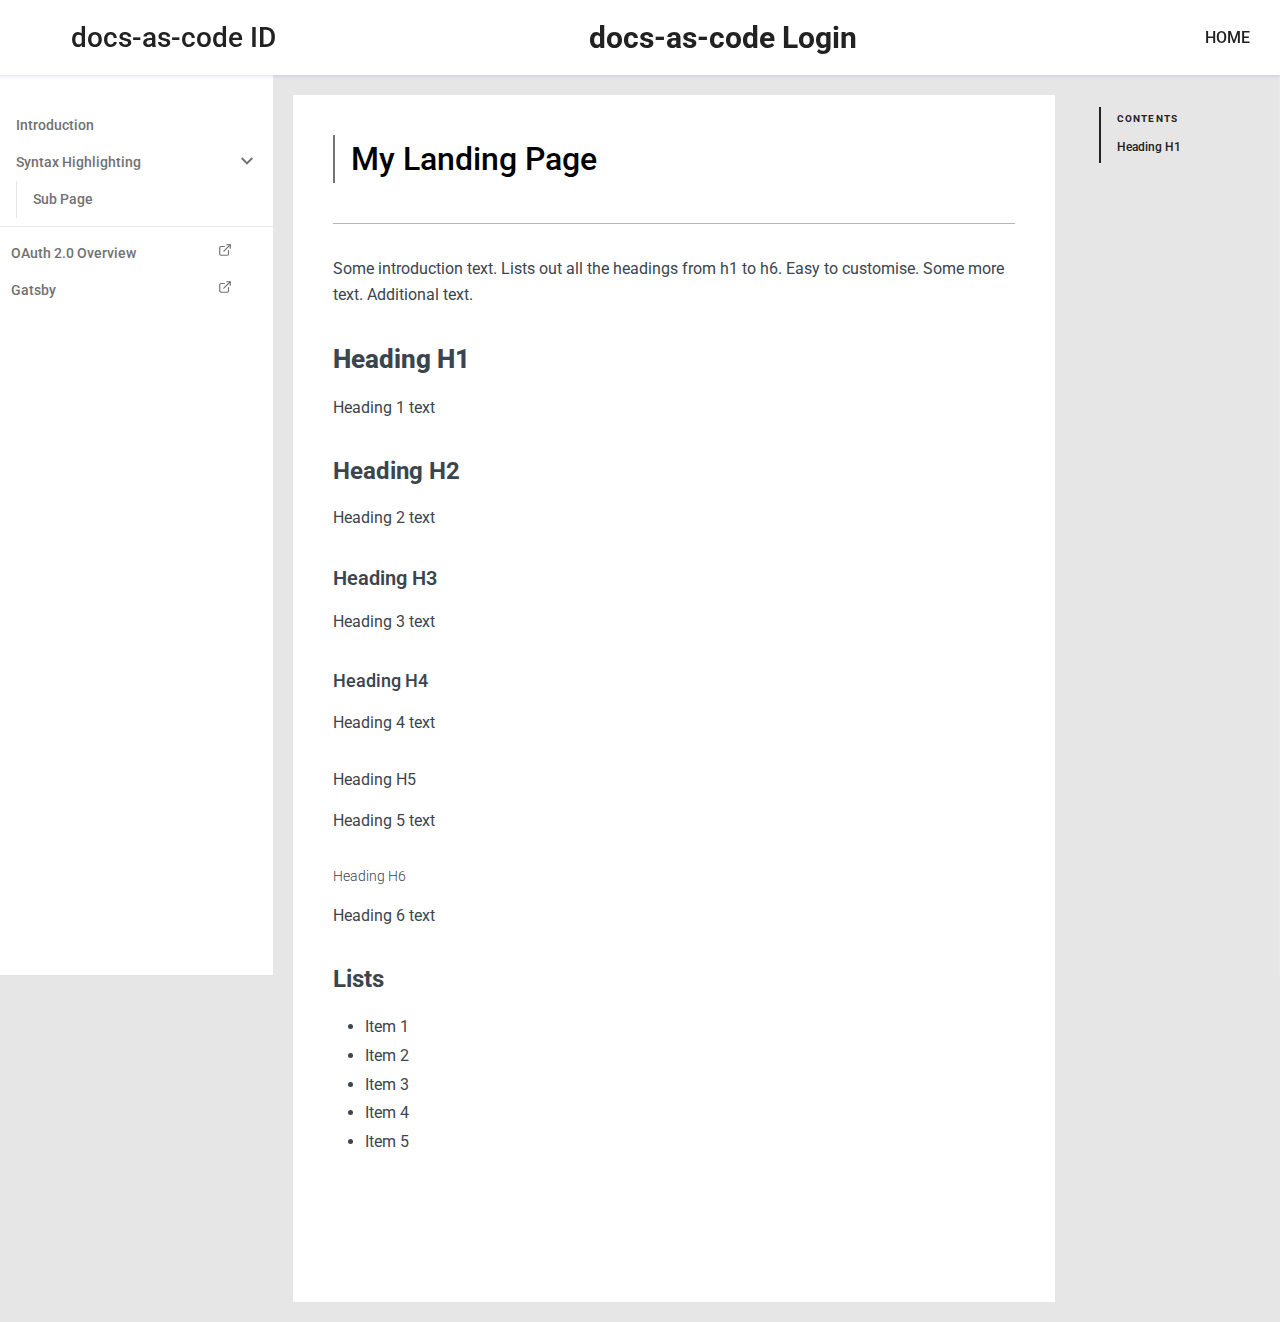
==== commit 13869466: "Test" ====
--- a/index.html
+++ b/index.html
@@ -1,4 +1,4 @@
-<!DOCTYPE html><html lang="en"><head><meta charSet="utf-8"/><meta http-equiv="x-ua-compatible" content="ie=edge"/><meta name="viewport" content="width=device-width, initial-scale=1, shrink-to-fit=no"/><meta property="twitter:card" content="summary_large_image"/><noscript></noscript><style data-href="/website/styles.2d66a11159fc65711940.css">@import url(http://fonts.googleapis.com/css?family=Roboto:400,100,100italic,300,300ita‌​lic,400italic,500,500italic,700,700italic,900italic,900);:root{--black:#222;--darker-grey:#727272;--dark-grey:#b6b6b6;--grey:#e6e6e6;--light-grey:#f5f5f5;--white:#fff;--green:#2c9ab7;--light-green:#94def3;--red:#fc5d65;--gold:#c4aa84;--theme:#85c8e7;--font-bold:"Roboto";--font-normal:"Roboto";--font-mono:"Roboto"}*{margin:0;padding:0;box-sizing:border-box;font-display:swap}::-webkit-input-placeholder{color:var(--dark-grey)}:-ms-input-placeholder{color:var(--dark-grey)}::-ms-input-placeholder{color:var(--dark-grey)}::placeholder{color:var(--dark-grey)}body,html{font-family:var(--font-normal);font-size:16px}a{-webkit-transition:color .15s;transition:color .15s;color:var(--green)}.visibleMobile{display:none}.video-responsive{position:relative;padding-bottom:56.2%}a,a:hover{text-decoration:none}.displayInline{display:inline-block}.navBarToggle{border:1px solid #fff;border-radius:4px;width:36px;height:33px;position:absolute;right:20px;padding:8px 5px;display:none}.navBarToggle .iconBar{display:block;width:22px;height:2px;border-radius:1px;margin:4px auto 0;background-color:var(--darker-grey)}.navBarToggle .iconBar:first-child{margin-top:0}.video-responsive iframe{position:absolute;width:100%;height:100%}.diffNewLine{color:#22863a;background-color:#f0fff4}.diffRemoveLine{color:red;background-color:#fcc}.navBarParent{width:100%;float:left;display:flex;align-items:center}.divider{height:30px;margin:0 15px;border-right:1px solid hsla(0,0%,100%,.3)}.githubIcon{width:15px;margin-right:5px}.githubSection{display:flex;align-items:center;color:var(--black);opacity:.7}.githubSection:hover{text-decoration:none;opacity:1}.navbar-default .navbar-toggle .icon-bar{background-color:var(--black)!important}.navbar-default .navbar-toggle:focus,.navbar-default .navbar-toggle:hover{background-color:#fff}.headerWrapper{border-bottom:1px solid #d4dadf;box-shadow:0 1px 1px 0 rgba(116,129,141,.1);display:flex;align-items:center}.formElement{background-color:transparent;padding:4px;border-bottom:1px solid hsla(0,0%,100%,.3)}.formElement:focus{outline:none;border:none}.formElement svg path{fill:#fff}.searchInput{width:calc(100% - 26px);background-color:transparent!important;border-width:0!important;color:var(--black)}.searchInput:focus,.searchInput:focus-within,.searchInput:hover,.searchInput:visited{outline:none;border:0}.searchWrapper{padding-left:0;padding-right:20px;flex:1 1;max-width:600px;position:relative}.searchWrapper a{font-weight:500}.hitWrapper{background-color:#fff;padding:.7em 1em .4em;border-radius:4px;position:absolute;width:80vw;max-width:30em;top:40px;border:1px solid #ccc;box-shadow:0 1px 4px 0 rgba(0,0,0,.16);height:auto;max-height:80vh;overflow:scroll;left:0}.hitWrapper ul li{margin-top:.7em;padding-top:.7em;border-top:1px solid;list-style-type:none}.hitWrapper ul li:first-child{border-top:0;margin-top:0;color:#000!important;padding:0}.showResults{display:block}.hideResults{display:none}.hitWrapper span{color:var(--black);font-size:14px}.headerTitle{height:auto;font-size:28px;line-height:1.5;font-weight:500;color:var(--black)!important;font-family:var(--font-bold)}.headerTitle a{color:var(--black)}.docTitle{height:auto;font-size:30px;line-height:1.5;font-weight:bolder;margin:0 auto;background-color:var(--white)!important;font-family:var(--font-bold)}.docTitle a{padding:5px 20px;color:var(--black)}.headerTitle a:hover{text-decoration:none;opacity:.8;font-weight:bolder}.logoWrapper{padding:21px 0 21px 20px}.logoContent{font-family:var(--font-bold);margin-left:16px;font-size:28px;line-height:1.5;font-weight:500;padding-right:10px}.navBarDefault{background-color:var(--white);border-radius:0;margin-bottom:0;border:0;box-shadow:-1px 0 4px 3px rgba(175,158,232,.4);-webkit-box-shadow:-1px 0 4px 1px rgba(175,158,232,.4);-moz-box-shadow:-1px 0 4px 1px rgba(175,158,232,.8);-o-box-shadow:-1px 0 4px 1px rgba(175,158,232,.4);z-index:1;padding:15px;position:relative}.navBarDefault,.navBarHeader{display:flex;align-items:center}.navBarHeader{min-width:335px;padding-right:20px;flex:1 1}.navBarBrand{padding:0;display:flex;align-items:center}.navBarBrand img{width:40px;margin-right:16px;display:inline-block}.navBarUL li{list-style-type:none}.navBarUL{-webkit-overflow-scrolling:touch}.navBarUL li a{font-family:var(--font-bold);color:var(--black)!important;font-size:16px;font-weight:500;line-height:1em;opacity:1;padding:10px 15px}.navBarNav{display:flex;align-items:center}.navBarUL li a .shareIcon,.navBarUL li a img{width:20px}.mainWrapper{color:#3b454e;max-width:750px}.navBarUL li a:hover{opacity:.7}pre{border:0!important;background-color:#f5f7f9 /* !important; */}.mainWrapper ol,.mainWrapper ul{-webkit-padding-start:40px;-moz-padding-start:40px;-o-padding-start:40px;margin:5px 0;padding:0 0 0 2em}.mainWrapper ol li,.mainWrapper ul li{font-size:16px;line-height:1.8;font-weight:400}.headerNav{font-family:var(--font-bold);padding:0 24px;color:var(--black);font-size:16px;font-weight:500;line-height:1em}.headerNav a{color:#2c9ab7}.headerNav a,.headerNav a:hover{text-decoration:none}.logoWrapper img{width:40px}.sideBarUL{margin-top:32px}.sideBarUL li{list-style-type:none;width:auto}.sideBarUL li a{color:var(--darker-grey);font-size:14px;font-weight:500;line-height:1.5;padding:7px 25px 7px 10px;border:1px solid transparent;border-right:0}.rightSideTitle{font-size:10px;line-height:1;text-transform:uppercase;letter-spacing:1.2px;padding:7px 24px 7px 16px;border-left:1px solid var(--darker-grey);color:var(--black);font-weight:700}.rightSideBarUL{margin-top:32px}.rightSideBarUL li{list-style-type:none;border-left:2px solid;border-left-color:var(--black)}.rightSideBarUL li a{font-size:12px;font-weight:500;line-height:1.5;padding:7px 24px 7px 16px}.hideFrontLine .collapser{background:transparent;border:none;outline:none;position:absolute;right:20px;z-index:1;cursor:pointer}.hideFrontLine .active>a{background-color:var(--white);color:var(--darker-grey)!important}.firstLevel ul li .collapser svg path{fill:var(--darker-grey)!important}.active .collapser>svg>path{fill:var(--white)!important}.firstLevel ul .item ul .item{border-left:1px solid var(--grey)}.sideBarUL .item{list-style:none;padding:0}.sideBarUL .item>a{color:var(--darker-grey);text-decoration:none;display:flex;align-items:center;position:relative;width:100%;padding-right:35px;padding-left:15px}.sideBarUL .item>a:hover{background-color:var(--white);color:var(--black)!important;font-weight:bolder}.showFrontLine .item>a:hover{background-color:var(--black)}.showFrontLine .active>a{color:var(--green);background-color:#fff}.sideBarUL .item .item{margin-left:16px}.firstLevel>ul>.item{margin-left:0!important}.showFrontLine .item .item{border-left-color:var(--dark-grey);border-left:1px solid var(--dark-grey);padding:0;width:calc(100% - 16px)!important}.showFrontLine .item .active>a{border-color:var(--dark-grey)!important;border-style:solid none solid solid;border-width:1px 0 1px 1px;background-color:var(--white);color:var(--black)}.titleWrapper{display:flex;align-items:center;padding-bottom:40px;border-bottom:1px solid var(--dark-grey);margin-bottom:32px}.title{font-size:32px;line-height:1.5;font-weight:500;border-left:2px solid var(--darker-grey);flex:1 1;margin-top:0;padding:0 16px;font-family:var(--font-bold)}.gitBtn{height:30px;min-height:30px;display:flex;align-items:center;display:inline-block;border:2px solid var(--black)!important;background:var(--black)!important;color:var(--white)!important;text-align:center;font-family:var(--font-bold)!important}.gitBtn img{width:15px;display:inline-block;margin-right:5px}.addPaddTopBottom{padding:50px 0}.nextPreviousWrapper{margin:0;padding:0;width:auto;display:grid;grid-template-rows:auto;-webkit-column-gap:24px;column-gap:24px;grid-template-columns:calc(50% - 8px) calc(50% - 8px)}.previousBtn{cursor:pointer;-moz-box-align:center;margin:0;padding:0;position:relative;display:flex;flex-direction:row;align-items:center;place-self:stretch;color:var(--darker-grey);background-color:var(--white);border-radius:3px;border:1px solid var(--light-grey);-webkit-transition:border .2s ease 0s;transition:border .2s ease 0s;box-shadow:var(--dark-grey) 0 3px 8px 0;text-decoration:none}.leftArrow{color:#9daab6;flex:0 0 auto;font-size:24px;-webkit-transition:color .2s ease 0s;transition:color .2s ease 0s}.leftArrow,.preRightWrapper{display:block;margin:0;padding:16px}.preRightWrapper{flex:1 1;text-align:right}.smallContent{display:block;margin:0;padding:0;color:#6e6e6e}.smallContent span{font-size:12px;line-height:1.625;font-weight:400}.nextPreviousTitle{display:block;margin:0;padding:0;-webkit-transition:color .2s ease 0s;transition:color .2s ease 0s}.nextPreviousTitle span{font-size:16px;line-height:1.5;font-weight:500}.nextBtn{cursor:pointer;-moz-box-align:center;margin:0;padding:0;position:relative;display:flex;flex-direction:row;align-items:center;place-self:stretch;color:var(--darker-grey);background-color:var(--white);border-radius:3px;border:1px solid var(--light-grey);-webkit-transition:border .2s ease 0s;transition:border .2s ease 0s;box-shadow:var(--dark-grey) 0 3px 8px 0;text-decoration:none}.rightArrow{flex:0 0 auto;font-size:24px;-webkit-transition:color .2s ease 0s;transition:color .2s ease 0s;color:#9daab6}.nextRightWrapper,.rightArrow{padding:16px;display:block;margin:0}.nextRightWrapper{flex:1 1}.nextBtn:hover,.previousBtn:hover{color:var(--black);text-decoration:none;border:1px solid var(--black)}.nextBtn:hover .rightArrow,.previousBtn:hover .leftArrow{color:var(--black);font-weight:bolder}table,table tr{padding:0}table tr{border-top:1px solid var(--dark-grey);margin:0}table tr,table tr:nth-child(2n){background-color:var(--white)}table tr th{font-weight:700;background-color:var(--grey);color:var(--black)}table tr td,table tr th{text-align:left;margin:0;padding:6px 13px}table tr td{border-bottom:1px solid var(--dark-grey)}table tr td :first-child,table tr th :first-child{margin-top:0}table tr td :last-child,table tr th :last-child{margin-bottom:0}img{max-width:100%}.githubBtn{font-size:16px;padding:10px 0 10px 15px;max-height:40px}.githubBtn,.githubBtn span span{display:flex;align-items:center}.communitySection{font-size:24px;font-weight:700}.authorSection{padding:20px 0}.authorName,.authorSection{display:flex;align-items:center}.authorImg img{width:75px;height:75px;border-radius:50%;min-width:75px;max-width:75px;min-height:75px;max-height:75px}.authorDetails{padding-left:10px}.authorDesc{padding-top:5px;font-size:14px}.authorName img{margin-left:10px;display:inline-block;width:20px}.authorName img:hover{opacity:.7}.heading1{font-family:var(--font-bold);font-size:26px;font-weight:800}.heading1,.heading2{line-height:1.5;margin-bottom:16px;margin-top:32px}.heading2{font-size:24px;font-weight:700}.heading3{font-size:20px;font-weight:600}.heading3,.heading4{line-height:1.5;margin-bottom:16px;margin-top:32px}.heading4{font-size:18px;font-weight:500}.heading5{font-size:16px;font-weight:400}.heading5,.heading6{line-height:1.5;margin-bottom:16px;margin-top:32px}.heading6{font-size:14px;font-weight:300}.paragraph{margin:16px 0 32px;line-height:1.625}.pre{font-size:14px;margin:0;padding:16px;overflow:auto}.mainWrapper code{background:#f9f7fb;border:1px solid #ede7f3;border-radius:4px;padding:2px 6px;font-size:.9375em}code,pre{font-family:var(--font-mono)}.poweredBy{font-size:.6em;text-align:end;padding:0}.topnav{-webkit-transition:top .5s,bottom .5s}@media (max-width:767px){.responsive{margin-top:15px;position:relative;padding-bottom:20px;border-top:1px solid var(--white)}.headerTitle{padding-right:50px;font-size:20px}.navBarBrand{min-height:40px}.navBarBrand img{margin-right:8px}.topnav.responsive .visibleMobile{display:block}.topnav .navBarUL{display:none}.topnav.responsive .navBarUL{display:block;text-align:left}.hiddenMobile{display:none!important}hr{margin-top:0;margin-bottom:0}.navBarParent{display:block}.separator{margin-top:20px;margin-bottom:20px}.navBarULRight{position:static}.navBarUL{display:flex;align-items:center;margin:7.5px 0}.navBarUL li{height:37px}.navBarUL li a{font-size:14px;padding:10px 15px}.navBarDefault{display:block}.navBarToggle{margin-right:0;display:block}.navBarHeader{display:flex;min-width:auto;padding-right:0;align-items:center}.navBarBrand{font-size:20px;flex:initial;padding:0 15px 0 0}.titleWrapper{padding:0 15px;display:block}.gitBtn{display:inline-block}.mainWrapper{padding:0 15px}.nextPreviousWrapper{display:block;padding:0 15px}.previousBtn{margin-bottom:20px}.mobileView{text-align:left!important;padding-left:0!important}.searchWrapper{padding:20px 0 0;position:absolute;bottom:0;width:calc(100% - 30px)}.hitWrapper{width:100%;right:0;top:35px;max-height:-webkit-fit-content;max-height:-moz-fit-content;max-height:fit-content;position:static}}@media (min-width:768px) and (max-width:991px){.navBarDefault{padding:10px}.navBarBrand{font-size:22px}.navBarHeader{min-width:240px;flex:initial}.githubBtn{padding:10px}.divider{margin:0 5px;height:20px}.hitWrapper{max-width:500px}.navBarUL li a{padding:10px 5px}.searchWrapper{padding-left:0}}blockquote{padding:0 0 0 10px;background-color:var(--light-green);border:1px solid var(--green);border-radius:4px;font-size:14px;margin-left:auto;margin-right:auto;width:95%}blockquote p{padding:0!important;margin:0!important}@media print{.gitBtn,.headerNav,.navBarWrapper,.nextBtn,.previousBtn,.sideBarUL,footer,header{display:none}blockquote,main,table,tr{width:80%!important}blockquote{margin:0}p,ul{width:80%!important}th{border-bottom:1px solid var(--darker-grey)}pre{border:1px solid var(--darker-grey)}h1{page-break-before:always}}</style><meta name="generator" content="Gatsby 2.19.22"/><link rel="sitemap" type="application/xml" href="/website/sitemap.xml"/><title data-react-helmet="true"></title><link data-react-helmet="true" rel="canonical" href="https://paula-var.gituhub.io/website/website/"/><link as="script" rel="preload" href="/website/webpack-runtime-5b24686a9549224c7c9c.js"/><link as="script" rel="preload" href="/website/styles-36f2a4c20fc1d2ebe61c.js"/><link as="script" rel="preload" href="/website/commons-72eccfe632aad1e317f9.js"/><link as="script" rel="preload" href="/website/app-0bac8dbf56d9a4d584bc.js"/><link as="fetch" rel="preload" href="/website/page-data\index\page-data.json" crossorigin="anonymous"/><link as="fetch" rel="preload" href="/website/page-data\app-data.json" crossorigin="anonymous"/></head><body><div id="___gatsby"><div style="outline:none" tabindex="-1" id="gatsby-focus-wrapper"><div><div class="navBarWrapper"><nav class="navBarDefault"><div class="navBarHeader"><a aria-current="page" class="navBarBrand" href="/website/"><img class="img-responsive displayInline" src="[data-uri]" alt="logo"/></a><div class="headerTitle displayInline"><a href="https://paula-var.gituhub.io/website"> <!-- -->docs-as-code ID</a></div><div class="docTitle displayInline"> <a aria-current="page" class="" href="/website/">docs-as-code Login<!-- --> </a></div><span class="navBarToggle"><span class="iconBar"></span><span class="iconBar"></span><span class="iconBar"></span></span></div><div id="navbar" class="topnav"><div class="visibleMobile"><style data-emotion-css="1dggwb1">.css-1dggwb1{width:100%;height:100vh;overflow:auto;position:fixed;padding-left:0px;position:-webkit-sticky;position:-moz-sticky;position:-webkit-sticky;position:sticky;top:0;padding-right:0;background-color:#ffffff;background:linear-gradient(#ffffff,#ffffff);background:-webkit-gradient(linear,0% 0%,0% 100%,from(#ffffff),to(#ffffff));background:-webkit-linear-gradient(top,#ffffff,#ffffff);background:-moz-linear-gradient(top,#ffffff,#ffffff);background:-ms-linear-gradient(top,#ffffff,#ffffff);background:-o-linear-gradient(top,#ffffff,#ffffff);}@media only screen and (max-width:1023px){.css-1dggwb1{width:100%;height:100vh;}}@media (min-width:767px) and (max-width:1023px){.css-1dggwb1{padding-left:0;}}@media only screen and (max-width:767px){.css-1dggwb1{padding-left:0px;background-color:#ffffff;background:#ffffff;height:auto;}}</style><aside class="css-1dggwb1 e1sbq3r11"><ul class="sideBarUL"><li class="hideFrontLine firstLevel item "><ul><li class=" item "><a href="/website/introduction">Introduction</a></li><li class=" item "><a href="/website/codeblock">Syntax Highlighting<button aria-label="collapse" class="collapser"><svg xmlns="http://www.w3.org/2000/svg" width="12" height="12" viewBox="0 0 24 24"><path d="M0 7.33l2.829-2.83 9.175 9.339 9.167-9.339 2.829 2.83-11.996 12.17z"></path></svg></button></a><ul><li class=" item "><a href="/website/codeblock/1-index">Sub Page</a></li></ul></li></ul></li><style data-emotion-css="1q387v1">.css-1q387v1{list-style:none;padding:0.5rem 0;}.css-1q387v1 hr{margin:0;padding:0;border:0;border-bottom:1px solid #ede7f3;}</style><li class="css-1q387v1 e1sbq3r12"><hr/></li><style data-emotion-css="uw2lf6">.css-uw2lf6{list-style:none;}.css-uw2lf6 a{color:#b6b6b6;-webkit-text-decoration:none;text-decoration:none;font-weight:400;padding:0.45rem 0 0.45rem 2rem;display:block;position:relative;}.css-uw2lf6 a:hover{color:#222222 !important;font-weight:bolder !important;}.css-uw2lf6 a svg{float:right;margin-right:1rem;}</style><li class="css-uw2lf6 e1sbq3r10"><a href="https://developer.okta.com/docs/concepts/auth-overview/#authentication-api-vs-oauth-2-0-vs-openid-connect" to="https://developer.okta.com/docs/concepts/auth-overview/#authentication-api-vs-oauth-2-0-vs-openid-connect">OAuth 2.0 Overview<svg xmlns="http://www.w3.org/2000/svg" width="14" height="14" viewBox="0 0 24 24" fill="none" stroke="currentColor" stroke-width="2" stroke-linecap="round" stroke-linejoin="round"><path d="M18 13v6a2 2 0 0 1-2 2H5a2 2 0 0 1-2-2V8a2 2 0 0 1 2-2h6"></path><polyline points="15 3 21 3 21 9"></polyline><line x1="10" y1="14" x2="21" y2="3"></line></svg></a></li><li class="css-uw2lf6 e1sbq3r10"><a href="https://www.gatsbyjs.org/docs/" to="https://www.gatsbyjs.org/docs/">Gatsby<svg xmlns="http://www.w3.org/2000/svg" width="14" height="14" viewBox="0 0 24 24" fill="none" stroke="currentColor" stroke-width="2" stroke-linecap="round" stroke-linejoin="round"><path d="M18 13v6a2 2 0 0 1-2 2H5a2 2 0 0 1-2-2V8a2 2 0 0 1 2-2h6"></path><polyline points="15 3 21 3 21 9"></polyline><line x1="10" y1="14" x2="21" y2="3"></line></svg></a></li></ul></aside><hr/></div><ul class="navBarUL navBarNav navBarULRight"><li><a class="sidebarLink" href="/">HOME</a></li></ul></div></nav></div><style data-emotion-css="x36pqd">.css-x36pqd{display:-webkit-box;display:-webkit-flex;display:-ms-flexbox;display:flex;-webkit-box-pack:justify;-webkit-justify-content:space-between;-ms-flex-pack:justify;justify-content:space-between;background-color:#e6e6e6;}@media only screen and (max-width:767px){.css-x36pqd{display:block;}}</style><div class="css-x36pqd e1eqkayb0"><style data-emotion-css="192n44p">.css-192n44p{width:298px;}</style><div class="hiddenMobile css-192n44p e1eqkayb3"><style data-emotion-css="1dggwb1">.css-1dggwb1{width:100%;height:100vh;overflow:auto;position:fixed;padding-left:0px;position:-webkit-sticky;position:-moz-sticky;position:-webkit-sticky;position:sticky;top:0;padding-right:0;background-color:#ffffff;background:linear-gradient(#ffffff,#ffffff);background:-webkit-gradient(linear,0% 0%,0% 100%,from(#ffffff),to(#ffffff));background:-webkit-linear-gradient(top,#ffffff,#ffffff);background:-moz-linear-gradient(top,#ffffff,#ffffff);background:-ms-linear-gradient(top,#ffffff,#ffffff);background:-o-linear-gradient(top,#ffffff,#ffffff);}@media only screen and (max-width:1023px){.css-1dggwb1{width:100%;height:100vh;}}@media (min-width:767px) and (max-width:1023px){.css-1dggwb1{padding-left:0;}}@media only screen and (max-width:767px){.css-1dggwb1{padding-left:0px;background-color:#ffffff;background:#ffffff;height:auto;}}</style><aside class="css-1dggwb1 e1sbq3r11"><ul class="sideBarUL"><li class="hideFrontLine firstLevel item "><ul><li class=" item "><a href="/website/introduction">Introduction</a></li><li class=" item "><a href="/website/codeblock">Syntax Highlighting<button aria-label="collapse" class="collapser"><svg xmlns="http://www.w3.org/2000/svg" width="12" height="12" viewBox="0 0 24 24"><path d="M0 7.33l2.829-2.83 9.175 9.339 9.167-9.339 2.829 2.83-11.996 12.17z"></path></svg></button></a><ul><li class=" item "><a href="/website/codeblock/1-index">Sub Page</a></li></ul></li></ul></li><style data-emotion-css="1q387v1">.css-1q387v1{list-style:none;padding:0.5rem 0;}.css-1q387v1 hr{margin:0;padding:0;border:0;border-bottom:1px solid #ede7f3;}</style><li class="css-1q387v1 e1sbq3r12"><hr/></li><style data-emotion-css="uw2lf6">.css-uw2lf6{list-style:none;}.css-uw2lf6 a{color:#b6b6b6;-webkit-text-decoration:none;text-decoration:none;font-weight:400;padding:0.45rem 0 0.45rem 2rem;display:block;position:relative;}.css-uw2lf6 a:hover{color:#222222 !important;font-weight:bolder !important;}.css-uw2lf6 a svg{float:right;margin-right:1rem;}</style><li class="css-uw2lf6 e1sbq3r10"><a href="https://developer.okta.com/docs/concepts/auth-overview/#authentication-api-vs-oauth-2-0-vs-openid-connect" to="https://developer.okta.com/docs/concepts/auth-overview/#authentication-api-vs-oauth-2-0-vs-openid-connect">OAuth 2.0 Overview<svg xmlns="http://www.w3.org/2000/svg" width="14" height="14" viewBox="0 0 24 24" fill="none" stroke="currentColor" stroke-width="2" stroke-linecap="round" stroke-linejoin="round"><path d="M18 13v6a2 2 0 0 1-2 2H5a2 2 0 0 1-2-2V8a2 2 0 0 1 2-2h6"></path><polyline points="15 3 21 3 21 9"></polyline><line x1="10" y1="14" x2="21" y2="3"></line></svg></a></li><li class="css-uw2lf6 e1sbq3r10"><a href="https://www.gatsbyjs.org/docs/" to="https://www.gatsbyjs.org/docs/">Gatsby<svg xmlns="http://www.w3.org/2000/svg" width="14" height="14" viewBox="0 0 24 24" fill="none" stroke="currentColor" stroke-width="2" stroke-linecap="round" stroke-linejoin="round"><path d="M18 13v6a2 2 0 0 1-2 2H5a2 2 0 0 1-2-2V8a2 2 0 0 1 2-2h6"></path><polyline points="15 3 21 3 21 9"></polyline><line x1="10" y1="14" x2="21" y2="3"></line></svg></a></li></ul></aside></div><style data-emotion-css="kmtnjw">.css-kmtnjw{display:-webkit-box;display:-webkit-flex;display:-ms-flexbox;display:flex;-webkit-box-flex:1;-webkit-flex-grow:1;-ms-flex-positive:1;flex-grow:1;margin:20px;background-color:#ffffff;}@media only screen and (max-width:1023px){.css-kmtnjw{padding-left:0;}}</style><main class="css-kmtnjw e1eqkayb1"><style data-emotion-css="158ceg1">.css-158ceg1{padding:40px;}@media only screen and (max-width:50rem){.css-158ceg1{width:100%;position:relative;}}</style><div class="css-158ceg1 e1eqkayb2"><div class="titleWrapper"><h1 class="title">Landing Page</h1></div><div class="mainWrapper"><p class="paragraph">Some introduction text. Lists out all the headings from h1 to h6. Easy to customise. Some more text. Additional text.</p><h1 class="heading1" id="headingh1">Heading H1</h1><p class="paragraph">Heading 1 text</p><h2 class="heading2" id="headingh2">Heading H2</h2><p class="paragraph">Heading 2 text</p><h3 class="heading3" id="headingh3">Heading H3</h3><p class="paragraph">Heading 3 text</p><h4 class="heading4" id="headingh4">Heading H4</h4><p class="paragraph">Heading 4 text</p><h5 class="heading5" id="headingh5">Heading H5</h5><p class="paragraph">Heading 5 text</p><h6 class="heading6" id="headingh6">Heading H6</h6><p class="paragraph">Heading 6 text</p><h2 class="heading2" id="lists">Lists</h2><ul><li>Item 1</li><li>Item 2</li><li>Item 3</li><li>Item 4</li><li>Item 5</li></ul></div><div class="addPaddTopBottom"><div class="nextPreviousWrapper"></div></div></div></main><style data-emotion-css="gqp3x7">.css-gqp3x7{width:224px;}</style><div class="hiddenMobile css-gqp3x7 e1eqkayb4"><style data-emotion-css="g74yvc">.css-g74yvc{width:100%;background-color:#e6e6e6;border-right:1px solid #ede7f3;height:100vh;overflow:auto;position:fixed;padding-left:24px;position:-webkit-sticky;position:-moz-sticky;position:-webkit-sticky;position:sticky;top:0;}@media only screen and (max-width:50rem){.css-g74yvc{width:100%;position:relative;}}</style><aside class="css-g74yvc e13wh0ui0"><ul class="rightSideBarUL"><li class="rightSideTitle">CONTENTS</li><style data-emotion-css="u4mad4">.css-u4mad4{list-style:none;}.css-u4mad4 a{color:#222222;-webkit-text-decoration:none;text-decoration:none;font-weight:400;padding:0.45rem 0 0.45rem 3rem;display:block;position:relative;}.css-u4mad4 a:hover{color:#000000 !important;font-weight:bold;}.css-u4mad4 a svg{float:right;margin-right:1rem;}</style><li class="css-u4mad4 e13wh0ui1"><a href="#headingh1" to="#headingh1">Heading H1</a></li></ul></aside></div></div></div></div></div><script id="gatsby-script-loader">/*<![CDATA[*/window.pagePath="/";/*]]>*/</script><script id="gatsby-chunk-mapping">/*<![CDATA[*/window.___chunkMapping={"app":["/app-0bac8dbf56d9a4d584bc.js"],"component---src-templates-docs-js":[]};/*]]>*/</script><script src="/website/app-0bac8dbf56d9a4d584bc.js" async=""></script><script src="/website/commons-72eccfe632aad1e317f9.js" async=""></script><script src="/website/styles-36f2a4c20fc1d2ebe61c.js" async=""></script><script src="/website/webpack-runtime-5b24686a9549224c7c9c.js" async=""></script><script defer="">
+<!DOCTYPE html><html lang="en"><head><meta charSet="utf-8"/><meta http-equiv="x-ua-compatible" content="ie=edge"/><meta name="viewport" content="width=device-width, initial-scale=1, shrink-to-fit=no"/><meta property="twitter:card" content="summary_large_image"/><noscript></noscript><style data-href="/website/styles.2d66a11159fc65711940.css">@import url(http://fonts.googleapis.com/css?family=Roboto:400,100,100italic,300,300ita‌​lic,400italic,500,500italic,700,700italic,900italic,900);:root{--black:#222;--darker-grey:#727272;--dark-grey:#b6b6b6;--grey:#e6e6e6;--light-grey:#f5f5f5;--white:#fff;--green:#2c9ab7;--light-green:#94def3;--red:#fc5d65;--gold:#c4aa84;--theme:#85c8e7;--font-bold:"Roboto";--font-normal:"Roboto";--font-mono:"Roboto"}*{margin:0;padding:0;box-sizing:border-box;font-display:swap}::-webkit-input-placeholder{color:var(--dark-grey)}:-ms-input-placeholder{color:var(--dark-grey)}::-ms-input-placeholder{color:var(--dark-grey)}::placeholder{color:var(--dark-grey)}body,html{font-family:var(--font-normal);font-size:16px}a{-webkit-transition:color .15s;transition:color .15s;color:var(--green)}.visibleMobile{display:none}.video-responsive{position:relative;padding-bottom:56.2%}a,a:hover{text-decoration:none}.displayInline{display:inline-block}.navBarToggle{border:1px solid #fff;border-radius:4px;width:36px;height:33px;position:absolute;right:20px;padding:8px 5px;display:none}.navBarToggle .iconBar{display:block;width:22px;height:2px;border-radius:1px;margin:4px auto 0;background-color:var(--darker-grey)}.navBarToggle .iconBar:first-child{margin-top:0}.video-responsive iframe{position:absolute;width:100%;height:100%}.diffNewLine{color:#22863a;background-color:#f0fff4}.diffRemoveLine{color:red;background-color:#fcc}.navBarParent{width:100%;float:left;display:flex;align-items:center}.divider{height:30px;margin:0 15px;border-right:1px solid hsla(0,0%,100%,.3)}.githubIcon{width:15px;margin-right:5px}.githubSection{display:flex;align-items:center;color:var(--black);opacity:.7}.githubSection:hover{text-decoration:none;opacity:1}.navbar-default .navbar-toggle .icon-bar{background-color:var(--black)!important}.navbar-default .navbar-toggle:focus,.navbar-default .navbar-toggle:hover{background-color:#fff}.headerWrapper{border-bottom:1px solid #d4dadf;box-shadow:0 1px 1px 0 rgba(116,129,141,.1);display:flex;align-items:center}.formElement{background-color:transparent;padding:4px;border-bottom:1px solid hsla(0,0%,100%,.3)}.formElement:focus{outline:none;border:none}.formElement svg path{fill:#fff}.searchInput{width:calc(100% - 26px);background-color:transparent!important;border-width:0!important;color:var(--black)}.searchInput:focus,.searchInput:focus-within,.searchInput:hover,.searchInput:visited{outline:none;border:0}.searchWrapper{padding-left:0;padding-right:20px;flex:1 1;max-width:600px;position:relative}.searchWrapper a{font-weight:500}.hitWrapper{background-color:#fff;padding:.7em 1em .4em;border-radius:4px;position:absolute;width:80vw;max-width:30em;top:40px;border:1px solid #ccc;box-shadow:0 1px 4px 0 rgba(0,0,0,.16);height:auto;max-height:80vh;overflow:scroll;left:0}.hitWrapper ul li{margin-top:.7em;padding-top:.7em;border-top:1px solid;list-style-type:none}.hitWrapper ul li:first-child{border-top:0;margin-top:0;color:#000!important;padding:0}.showResults{display:block}.hideResults{display:none}.hitWrapper span{color:var(--black);font-size:14px}.headerTitle{height:auto;font-size:28px;line-height:1.5;font-weight:500;color:var(--black)!important;font-family:var(--font-bold)}.headerTitle a{color:var(--black)}.docTitle{height:auto;font-size:30px;line-height:1.5;font-weight:bolder;margin:0 auto;background-color:var(--white)!important;font-family:var(--font-bold)}.docTitle a{padding:5px 20px;color:var(--black)}.headerTitle a:hover{text-decoration:none;opacity:.8;font-weight:bolder}.logoWrapper{padding:21px 0 21px 20px}.logoContent{font-family:var(--font-bold);margin-left:16px;font-size:28px;line-height:1.5;font-weight:500;padding-right:10px}.navBarDefault{background-color:var(--white);border-radius:0;margin-bottom:0;border:0;box-shadow:-1px 0 4px 3px rgba(175,158,232,.4);-webkit-box-shadow:-1px 0 4px 1px rgba(175,158,232,.4);-moz-box-shadow:-1px 0 4px 1px rgba(175,158,232,.8);-o-box-shadow:-1px 0 4px 1px rgba(175,158,232,.4);z-index:1;padding:15px;position:relative}.navBarDefault,.navBarHeader{display:flex;align-items:center}.navBarHeader{min-width:335px;padding-right:20px;flex:1 1}.navBarBrand{padding:0;display:flex;align-items:center}.navBarBrand img{width:40px;margin-right:16px;display:inline-block}.navBarUL li{list-style-type:none}.navBarUL{-webkit-overflow-scrolling:touch}.navBarUL li a{font-family:var(--font-bold);color:var(--black)!important;font-size:16px;font-weight:500;line-height:1em;opacity:1;padding:10px 15px}.navBarNav{display:flex;align-items:center}.navBarUL li a .shareIcon,.navBarUL li a img{width:20px}.mainWrapper{color:#3b454e;max-width:750px}.navBarUL li a:hover{opacity:.7}pre{border:0!important;background-color:#f5f7f9 /* !important; */}.mainWrapper ol,.mainWrapper ul{-webkit-padding-start:40px;-moz-padding-start:40px;-o-padding-start:40px;margin:5px 0;padding:0 0 0 2em}.mainWrapper ol li,.mainWrapper ul li{font-size:16px;line-height:1.8;font-weight:400}.headerNav{font-family:var(--font-bold);padding:0 24px;color:var(--black);font-size:16px;font-weight:500;line-height:1em}.headerNav a{color:#2c9ab7}.headerNav a,.headerNav a:hover{text-decoration:none}.logoWrapper img{width:40px}.sideBarUL{margin-top:32px}.sideBarUL li{list-style-type:none;width:auto}.sideBarUL li a{color:var(--darker-grey);font-size:14px;font-weight:500;line-height:1.5;padding:7px 25px 7px 10px;border:1px solid transparent;border-right:0}.rightSideTitle{font-size:10px;line-height:1;text-transform:uppercase;letter-spacing:1.2px;padding:7px 24px 7px 16px;border-left:1px solid var(--darker-grey);color:var(--black);font-weight:700}.rightSideBarUL{margin-top:32px}.rightSideBarUL li{list-style-type:none;border-left:2px solid;border-left-color:var(--black)}.rightSideBarUL li a{font-size:12px;font-weight:500;line-height:1.5;padding:7px 24px 7px 16px}.hideFrontLine .collapser{background:transparent;border:none;outline:none;position:absolute;right:20px;z-index:1;cursor:pointer}.hideFrontLine .active>a{background-color:var(--white);color:var(--darker-grey)!important}.firstLevel ul li .collapser svg path{fill:var(--darker-grey)!important}.active .collapser>svg>path{fill:var(--white)!important}.firstLevel ul .item ul .item{border-left:1px solid var(--grey)}.sideBarUL .item{list-style:none;padding:0}.sideBarUL .item>a{color:var(--darker-grey);text-decoration:none;display:flex;align-items:center;position:relative;width:100%;padding-right:35px;padding-left:15px}.sideBarUL .item>a:hover{background-color:var(--white);color:var(--black)!important;font-weight:bolder}.showFrontLine .item>a:hover{background-color:var(--black)}.showFrontLine .active>a{color:var(--green);background-color:#fff}.sideBarUL .item .item{margin-left:16px}.firstLevel>ul>.item{margin-left:0!important}.showFrontLine .item .item{border-left-color:var(--dark-grey);border-left:1px solid var(--dark-grey);padding:0;width:calc(100% - 16px)!important}.showFrontLine .item .active>a{border-color:var(--dark-grey)!important;border-style:solid none solid solid;border-width:1px 0 1px 1px;background-color:var(--white);color:var(--black)}.titleWrapper{display:flex;align-items:center;padding-bottom:40px;border-bottom:1px solid var(--dark-grey);margin-bottom:32px}.title{font-size:32px;line-height:1.5;font-weight:500;border-left:2px solid var(--darker-grey);flex:1 1;margin-top:0;padding:0 16px;font-family:var(--font-bold)}.gitBtn{height:30px;min-height:30px;display:flex;align-items:center;display:inline-block;border:2px solid var(--black)!important;background:var(--black)!important;color:var(--white)!important;text-align:center;font-family:var(--font-bold)!important}.gitBtn img{width:15px;display:inline-block;margin-right:5px}.addPaddTopBottom{padding:50px 0}.nextPreviousWrapper{margin:0;padding:0;width:auto;display:grid;grid-template-rows:auto;-webkit-column-gap:24px;column-gap:24px;grid-template-columns:calc(50% - 8px) calc(50% - 8px)}.previousBtn{cursor:pointer;-moz-box-align:center;margin:0;padding:0;position:relative;display:flex;flex-direction:row;align-items:center;place-self:stretch;color:var(--darker-grey);background-color:var(--white);border-radius:3px;border:1px solid var(--light-grey);-webkit-transition:border .2s ease 0s;transition:border .2s ease 0s;box-shadow:var(--dark-grey) 0 3px 8px 0;text-decoration:none}.leftArrow{color:#9daab6;flex:0 0 auto;font-size:24px;-webkit-transition:color .2s ease 0s;transition:color .2s ease 0s}.leftArrow,.preRightWrapper{display:block;margin:0;padding:16px}.preRightWrapper{flex:1 1;text-align:right}.smallContent{display:block;margin:0;padding:0;color:#6e6e6e}.smallContent span{font-size:12px;line-height:1.625;font-weight:400}.nextPreviousTitle{display:block;margin:0;padding:0;-webkit-transition:color .2s ease 0s;transition:color .2s ease 0s}.nextPreviousTitle span{font-size:16px;line-height:1.5;font-weight:500}.nextBtn{cursor:pointer;-moz-box-align:center;margin:0;padding:0;position:relative;display:flex;flex-direction:row;align-items:center;place-self:stretch;color:var(--darker-grey);background-color:var(--white);border-radius:3px;border:1px solid var(--light-grey);-webkit-transition:border .2s ease 0s;transition:border .2s ease 0s;box-shadow:var(--dark-grey) 0 3px 8px 0;text-decoration:none}.rightArrow{flex:0 0 auto;font-size:24px;-webkit-transition:color .2s ease 0s;transition:color .2s ease 0s;color:#9daab6}.nextRightWrapper,.rightArrow{padding:16px;display:block;margin:0}.nextRightWrapper{flex:1 1}.nextBtn:hover,.previousBtn:hover{color:var(--black);text-decoration:none;border:1px solid var(--black)}.nextBtn:hover .rightArrow,.previousBtn:hover .leftArrow{color:var(--black);font-weight:bolder}table,table tr{padding:0}table tr{border-top:1px solid var(--dark-grey);margin:0}table tr,table tr:nth-child(2n){background-color:var(--white)}table tr th{font-weight:700;background-color:var(--grey);color:var(--black)}table tr td,table tr th{text-align:left;margin:0;padding:6px 13px}table tr td{border-bottom:1px solid var(--dark-grey)}table tr td :first-child,table tr th :first-child{margin-top:0}table tr td :last-child,table tr th :last-child{margin-bottom:0}img{max-width:100%}.githubBtn{font-size:16px;padding:10px 0 10px 15px;max-height:40px}.githubBtn,.githubBtn span span{display:flex;align-items:center}.communitySection{font-size:24px;font-weight:700}.authorSection{padding:20px 0}.authorName,.authorSection{display:flex;align-items:center}.authorImg img{width:75px;height:75px;border-radius:50%;min-width:75px;max-width:75px;min-height:75px;max-height:75px}.authorDetails{padding-left:10px}.authorDesc{padding-top:5px;font-size:14px}.authorName img{margin-left:10px;display:inline-block;width:20px}.authorName img:hover{opacity:.7}.heading1{font-family:var(--font-bold);font-size:26px;font-weight:800}.heading1,.heading2{line-height:1.5;margin-bottom:16px;margin-top:32px}.heading2{font-size:24px;font-weight:700}.heading3{font-size:20px;font-weight:600}.heading3,.heading4{line-height:1.5;margin-bottom:16px;margin-top:32px}.heading4{font-size:18px;font-weight:500}.heading5{font-size:16px;font-weight:400}.heading5,.heading6{line-height:1.5;margin-bottom:16px;margin-top:32px}.heading6{font-size:14px;font-weight:300}.paragraph{margin:16px 0 32px;line-height:1.625}.pre{font-size:14px;margin:0;padding:16px;overflow:auto}.mainWrapper code{background:#f9f7fb;border:1px solid #ede7f3;border-radius:4px;padding:2px 6px;font-size:.9375em}code,pre{font-family:var(--font-mono)}.poweredBy{font-size:.6em;text-align:end;padding:0}.topnav{-webkit-transition:top .5s,bottom .5s}@media (max-width:767px){.responsive{margin-top:15px;position:relative;padding-bottom:20px;border-top:1px solid var(--white)}.headerTitle{padding-right:50px;font-size:20px}.navBarBrand{min-height:40px}.navBarBrand img{margin-right:8px}.topnav.responsive .visibleMobile{display:block}.topnav .navBarUL{display:none}.topnav.responsive .navBarUL{display:block;text-align:left}.hiddenMobile{display:none!important}hr{margin-top:0;margin-bottom:0}.navBarParent{display:block}.separator{margin-top:20px;margin-bottom:20px}.navBarULRight{position:static}.navBarUL{display:flex;align-items:center;margin:7.5px 0}.navBarUL li{height:37px}.navBarUL li a{font-size:14px;padding:10px 15px}.navBarDefault{display:block}.navBarToggle{margin-right:0;display:block}.navBarHeader{display:flex;min-width:auto;padding-right:0;align-items:center}.navBarBrand{font-size:20px;flex:initial;padding:0 15px 0 0}.titleWrapper{padding:0 15px;display:block}.gitBtn{display:inline-block}.mainWrapper{padding:0 15px}.nextPreviousWrapper{display:block;padding:0 15px}.previousBtn{margin-bottom:20px}.mobileView{text-align:left!important;padding-left:0!important}.searchWrapper{padding:20px 0 0;position:absolute;bottom:0;width:calc(100% - 30px)}.hitWrapper{width:100%;right:0;top:35px;max-height:-webkit-fit-content;max-height:-moz-fit-content;max-height:fit-content;position:static}}@media (min-width:768px) and (max-width:991px){.navBarDefault{padding:10px}.navBarBrand{font-size:22px}.navBarHeader{min-width:240px;flex:initial}.githubBtn{padding:10px}.divider{margin:0 5px;height:20px}.hitWrapper{max-width:500px}.navBarUL li a{padding:10px 5px}.searchWrapper{padding-left:0}}blockquote{padding:0 0 0 10px;background-color:var(--light-green);border:1px solid var(--green);border-radius:4px;font-size:14px;margin-left:auto;margin-right:auto;width:95%}blockquote p{padding:0!important;margin:0!important}@media print{.gitBtn,.headerNav,.navBarWrapper,.nextBtn,.previousBtn,.sideBarUL,footer,header{display:none}blockquote,main,table,tr{width:80%!important}blockquote{margin:0}p,ul{width:80%!important}th{border-bottom:1px solid var(--darker-grey)}pre{border:1px solid var(--darker-grey)}h1{page-break-before:always}}</style><meta name="generator" content="Gatsby 2.19.22"/><link rel="sitemap" type="application/xml" href="/website/sitemap.xml"/><title data-react-helmet="true"></title><link data-react-helmet="true" rel="canonical" href="https://paula-var.gituhub.io/website/website/"/><link as="script" rel="preload" href="/website/webpack-runtime-5b24686a9549224c7c9c.js"/><link as="script" rel="preload" href="/website/styles-36f2a4c20fc1d2ebe61c.js"/><link as="script" rel="preload" href="/website/commons-72eccfe632aad1e317f9.js"/><link as="script" rel="preload" href="/website/app-0bac8dbf56d9a4d584bc.js"/><link as="fetch" rel="preload" href="/website/page-data\index\page-data.json" crossorigin="anonymous"/><link as="fetch" rel="preload" href="/website/page-data\app-data.json" crossorigin="anonymous"/></head><body><div id="___gatsby"><div style="outline:none" tabindex="-1" id="gatsby-focus-wrapper"><div><div class="navBarWrapper"><nav class="navBarDefault"><div class="navBarHeader"><a aria-current="page" class="navBarBrand" href="/website/"><img class="img-responsive displayInline" src="[data-uri]" alt="logo"/></a><div class="headerTitle displayInline"><a href="https://paula-var.gituhub.io/website"> <!-- -->docs-as-code ID</a></div><div class="docTitle displayInline"> <a aria-current="page" class="" href="/website/">docs-as-code Login<!-- --> </a></div><span class="navBarToggle"><span class="iconBar"></span><span class="iconBar"></span><span class="iconBar"></span></span></div><div id="navbar" class="topnav"><div class="visibleMobile"><style data-emotion-css="1dggwb1">.css-1dggwb1{width:100%;height:100vh;overflow:auto;position:fixed;padding-left:0px;position:-webkit-sticky;position:-moz-sticky;position:-webkit-sticky;position:sticky;top:0;padding-right:0;background-color:#ffffff;background:linear-gradient(#ffffff,#ffffff);background:-webkit-gradient(linear,0% 0%,0% 100%,from(#ffffff),to(#ffffff));background:-webkit-linear-gradient(top,#ffffff,#ffffff);background:-moz-linear-gradient(top,#ffffff,#ffffff);background:-ms-linear-gradient(top,#ffffff,#ffffff);background:-o-linear-gradient(top,#ffffff,#ffffff);}@media only screen and (max-width:1023px){.css-1dggwb1{width:100%;height:100vh;}}@media (min-width:767px) and (max-width:1023px){.css-1dggwb1{padding-left:0;}}@media only screen and (max-width:767px){.css-1dggwb1{padding-left:0px;background-color:#ffffff;background:#ffffff;height:auto;}}</style><aside class="css-1dggwb1 e1sbq3r11"><ul class="sideBarUL"><li class="hideFrontLine firstLevel item "><ul><li class=" item "><a href="/website/introduction">Introduction</a></li><li class=" item "><a href="/website/codeblock">Syntax Highlighting<button aria-label="collapse" class="collapser"><svg xmlns="http://www.w3.org/2000/svg" width="12" height="12" viewBox="0 0 24 24"><path d="M0 7.33l2.829-2.83 9.175 9.339 9.167-9.339 2.829 2.83-11.996 12.17z"></path></svg></button></a><ul><li class=" item "><a href="/website/codeblock/1-index">Sub Page</a></li></ul></li></ul></li><style data-emotion-css="1q387v1">.css-1q387v1{list-style:none;padding:0.5rem 0;}.css-1q387v1 hr{margin:0;padding:0;border:0;border-bottom:1px solid #ede7f3;}</style><li class="css-1q387v1 e1sbq3r12"><hr/></li><style data-emotion-css="uw2lf6">.css-uw2lf6{list-style:none;}.css-uw2lf6 a{color:#b6b6b6;-webkit-text-decoration:none;text-decoration:none;font-weight:400;padding:0.45rem 0 0.45rem 2rem;display:block;position:relative;}.css-uw2lf6 a:hover{color:#222222 !important;font-weight:bolder !important;}.css-uw2lf6 a svg{float:right;margin-right:1rem;}</style><li class="css-uw2lf6 e1sbq3r10"><a href="https://developer.okta.com/docs/concepts/auth-overview/#authentication-api-vs-oauth-2-0-vs-openid-connect" to="https://developer.okta.com/docs/concepts/auth-overview/#authentication-api-vs-oauth-2-0-vs-openid-connect">OAuth 2.0 Overview<svg xmlns="http://www.w3.org/2000/svg" width="14" height="14" viewBox="0 0 24 24" fill="none" stroke="currentColor" stroke-width="2" stroke-linecap="round" stroke-linejoin="round"><path d="M18 13v6a2 2 0 0 1-2 2H5a2 2 0 0 1-2-2V8a2 2 0 0 1 2-2h6"></path><polyline points="15 3 21 3 21 9"></polyline><line x1="10" y1="14" x2="21" y2="3"></line></svg></a></li><li class="css-uw2lf6 e1sbq3r10"><a href="https://www.gatsbyjs.org/docs/" to="https://www.gatsbyjs.org/docs/">Gatsby<svg xmlns="http://www.w3.org/2000/svg" width="14" height="14" viewBox="0 0 24 24" fill="none" stroke="currentColor" stroke-width="2" stroke-linecap="round" stroke-linejoin="round"><path d="M18 13v6a2 2 0 0 1-2 2H5a2 2 0 0 1-2-2V8a2 2 0 0 1 2-2h6"></path><polyline points="15 3 21 3 21 9"></polyline><line x1="10" y1="14" x2="21" y2="3"></line></svg></a></li></ul></aside><hr/></div><ul class="navBarUL navBarNav navBarULRight"><li><a class="sidebarLink" href="/">HOME</a></li></ul></div></nav></div><style data-emotion-css="x36pqd">.css-x36pqd{display:-webkit-box;display:-webkit-flex;display:-ms-flexbox;display:flex;-webkit-box-pack:justify;-webkit-justify-content:space-between;-ms-flex-pack:justify;justify-content:space-between;background-color:#e6e6e6;}@media only screen and (max-width:767px){.css-x36pqd{display:block;}}</style><div class="css-x36pqd e1eqkayb0"><style data-emotion-css="192n44p">.css-192n44p{width:298px;}</style><div class="hiddenMobile css-192n44p e1eqkayb3"><style data-emotion-css="1dggwb1">.css-1dggwb1{width:100%;height:100vh;overflow:auto;position:fixed;padding-left:0px;position:-webkit-sticky;position:-moz-sticky;position:-webkit-sticky;position:sticky;top:0;padding-right:0;background-color:#ffffff;background:linear-gradient(#ffffff,#ffffff);background:-webkit-gradient(linear,0% 0%,0% 100%,from(#ffffff),to(#ffffff));background:-webkit-linear-gradient(top,#ffffff,#ffffff);background:-moz-linear-gradient(top,#ffffff,#ffffff);background:-ms-linear-gradient(top,#ffffff,#ffffff);background:-o-linear-gradient(top,#ffffff,#ffffff);}@media only screen and (max-width:1023px){.css-1dggwb1{width:100%;height:100vh;}}@media (min-width:767px) and (max-width:1023px){.css-1dggwb1{padding-left:0;}}@media only screen and (max-width:767px){.css-1dggwb1{padding-left:0px;background-color:#ffffff;background:#ffffff;height:auto;}}</style><aside class="css-1dggwb1 e1sbq3r11"><ul class="sideBarUL"><li class="hideFrontLine firstLevel item "><ul><li class=" item "><a href="/website/introduction">Introduction</a></li><li class=" item "><a href="/website/codeblock">Syntax Highlighting<button aria-label="collapse" class="collapser"><svg xmlns="http://www.w3.org/2000/svg" width="12" height="12" viewBox="0 0 24 24"><path d="M0 7.33l2.829-2.83 9.175 9.339 9.167-9.339 2.829 2.83-11.996 12.17z"></path></svg></button></a><ul><li class=" item "><a href="/website/codeblock/1-index">Sub Page</a></li></ul></li></ul></li><style data-emotion-css="1q387v1">.css-1q387v1{list-style:none;padding:0.5rem 0;}.css-1q387v1 hr{margin:0;padding:0;border:0;border-bottom:1px solid #ede7f3;}</style><li class="css-1q387v1 e1sbq3r12"><hr/></li><style data-emotion-css="uw2lf6">.css-uw2lf6{list-style:none;}.css-uw2lf6 a{color:#b6b6b6;-webkit-text-decoration:none;text-decoration:none;font-weight:400;padding:0.45rem 0 0.45rem 2rem;display:block;position:relative;}.css-uw2lf6 a:hover{color:#222222 !important;font-weight:bolder !important;}.css-uw2lf6 a svg{float:right;margin-right:1rem;}</style><li class="css-uw2lf6 e1sbq3r10"><a href="https://developer.okta.com/docs/concepts/auth-overview/#authentication-api-vs-oauth-2-0-vs-openid-connect" to="https://developer.okta.com/docs/concepts/auth-overview/#authentication-api-vs-oauth-2-0-vs-openid-connect">OAuth 2.0 Overview<svg xmlns="http://www.w3.org/2000/svg" width="14" height="14" viewBox="0 0 24 24" fill="none" stroke="currentColor" stroke-width="2" stroke-linecap="round" stroke-linejoin="round"><path d="M18 13v6a2 2 0 0 1-2 2H5a2 2 0 0 1-2-2V8a2 2 0 0 1 2-2h6"></path><polyline points="15 3 21 3 21 9"></polyline><line x1="10" y1="14" x2="21" y2="3"></line></svg></a></li><li class="css-uw2lf6 e1sbq3r10"><a href="https://www.gatsbyjs.org/docs/" to="https://www.gatsbyjs.org/docs/">Gatsby<svg xmlns="http://www.w3.org/2000/svg" width="14" height="14" viewBox="0 0 24 24" fill="none" stroke="currentColor" stroke-width="2" stroke-linecap="round" stroke-linejoin="round"><path d="M18 13v6a2 2 0 0 1-2 2H5a2 2 0 0 1-2-2V8a2 2 0 0 1 2-2h6"></path><polyline points="15 3 21 3 21 9"></polyline><line x1="10" y1="14" x2="21" y2="3"></line></svg></a></li></ul></aside></div><style data-emotion-css="kmtnjw">.css-kmtnjw{display:-webkit-box;display:-webkit-flex;display:-ms-flexbox;display:flex;-webkit-box-flex:1;-webkit-flex-grow:1;-ms-flex-positive:1;flex-grow:1;margin:20px;background-color:#ffffff;}@media only screen and (max-width:1023px){.css-kmtnjw{padding-left:0;}}</style><main class="css-kmtnjw e1eqkayb1"><style data-emotion-css="158ceg1">.css-158ceg1{padding:40px;}@media only screen and (max-width:50rem){.css-158ceg1{width:100%;position:relative;}}</style><div class="css-158ceg1 e1eqkayb2"><div class="titleWrapper"><h1 class="title">My Landing Page</h1></div><div class="mainWrapper"><p class="paragraph">Some introduction text. Lists out all the headings from h1 to h6. Easy to customise. Some more text. Additional text.</p><h1 class="heading1" id="headingh1">Heading H1</h1><p class="paragraph">Heading 1 text</p><h2 class="heading2" id="headingh2">Heading H2</h2><p class="paragraph">Heading 2 text</p><h3 class="heading3" id="headingh3">Heading H3</h3><p class="paragraph">Heading 3 text</p><h4 class="heading4" id="headingh4">Heading H4</h4><p class="paragraph">Heading 4 text</p><h5 class="heading5" id="headingh5">Heading H5</h5><p class="paragraph">Heading 5 text</p><h6 class="heading6" id="headingh6">Heading H6</h6><p class="paragraph">Heading 6 text</p><h2 class="heading2" id="lists">Lists</h2><ul><li>Item 1</li><li>Item 2</li><li>Item 3</li><li>Item 4</li><li>Item 5</li></ul></div><div class="addPaddTopBottom"><div class="nextPreviousWrapper"></div></div></div></main><style data-emotion-css="gqp3x7">.css-gqp3x7{width:224px;}</style><div class="hiddenMobile css-gqp3x7 e1eqkayb4"><style data-emotion-css="g74yvc">.css-g74yvc{width:100%;background-color:#e6e6e6;border-right:1px solid #ede7f3;height:100vh;overflow:auto;position:fixed;padding-left:24px;position:-webkit-sticky;position:-moz-sticky;position:-webkit-sticky;position:sticky;top:0;}@media only screen and (max-width:50rem){.css-g74yvc{width:100%;position:relative;}}</style><aside class="css-g74yvc e13wh0ui0"><ul class="rightSideBarUL"><li class="rightSideTitle">CONTENTS</li><style data-emotion-css="u4mad4">.css-u4mad4{list-style:none;}.css-u4mad4 a{color:#222222;-webkit-text-decoration:none;text-decoration:none;font-weight:400;padding:0.45rem 0 0.45rem 3rem;display:block;position:relative;}.css-u4mad4 a:hover{color:#000000 !important;font-weight:bold;}.css-u4mad4 a svg{float:right;margin-right:1rem;}</style><li class="css-u4mad4 e13wh0ui1"><a href="#headingh1" to="#headingh1">Heading H1</a></li></ul></aside></div></div></div></div></div><script id="gatsby-script-loader">/*<![CDATA[*/window.pagePath="/";/*]]>*/</script><script id="gatsby-chunk-mapping">/*<![CDATA[*/window.___chunkMapping={"app":["/app-0bac8dbf56d9a4d584bc.js"],"component---src-templates-docs-js":[]};/*]]>*/</script><script src="/website/app-0bac8dbf56d9a4d584bc.js" async=""></script><script src="/website/commons-72eccfe632aad1e317f9.js" async=""></script><script src="/website/styles-36f2a4c20fc1d2ebe61c.js" async=""></script><script src="/website/webpack-runtime-5b24686a9549224c7c9c.js" async=""></script><script defer="">
             function navBarClose() {
               document.getElementById("navbar").classList.toggle("responsive");
             }
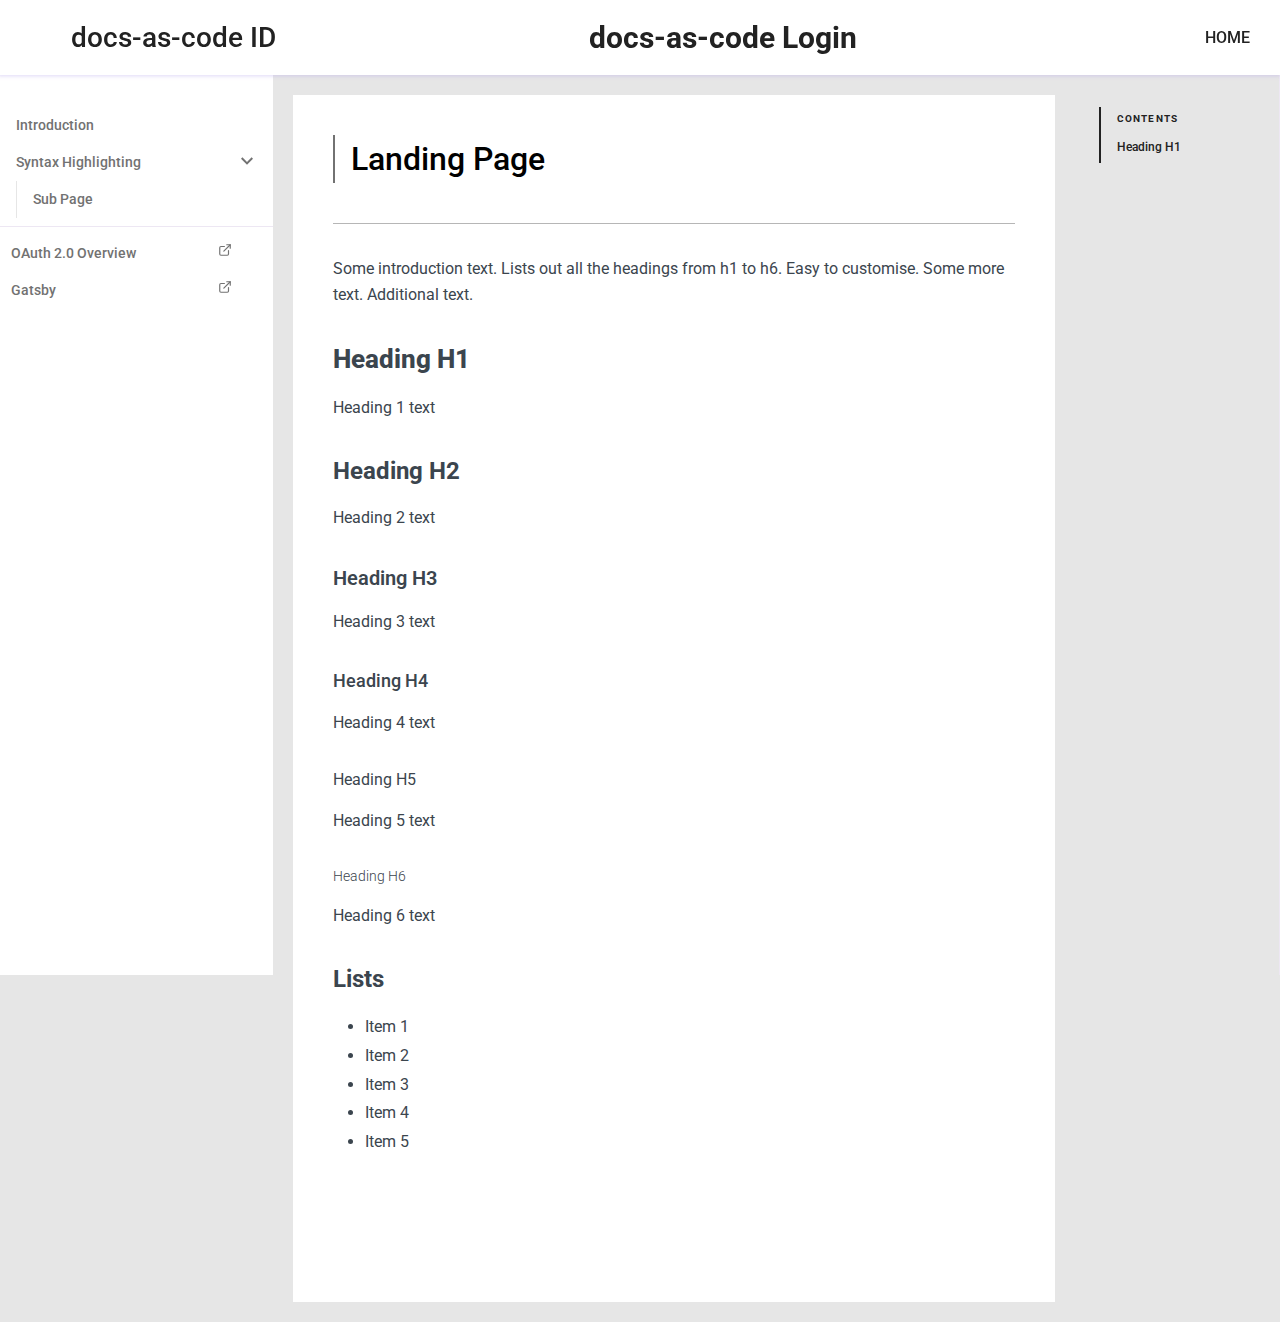
==== commit 6c32e87f: "test" ====
--- a/index.html
+++ b/index.html
@@ -1,4 +1,4 @@
-<!DOCTYPE html><html lang="en"><head><meta charSet="utf-8"/><meta http-equiv="x-ua-compatible" content="ie=edge"/><meta name="viewport" content="width=device-width, initial-scale=1, shrink-to-fit=no"/><meta property="twitter:card" content="summary_large_image"/><noscript></noscript><style data-href="/website/styles.2d66a11159fc65711940.css">@import url(http://fonts.googleapis.com/css?family=Roboto:400,100,100italic,300,300ita‌​lic,400italic,500,500italic,700,700italic,900italic,900);:root{--black:#222;--darker-grey:#727272;--dark-grey:#b6b6b6;--grey:#e6e6e6;--light-grey:#f5f5f5;--white:#fff;--green:#2c9ab7;--light-green:#94def3;--red:#fc5d65;--gold:#c4aa84;--theme:#85c8e7;--font-bold:"Roboto";--font-normal:"Roboto";--font-mono:"Roboto"}*{margin:0;padding:0;box-sizing:border-box;font-display:swap}::-webkit-input-placeholder{color:var(--dark-grey)}:-ms-input-placeholder{color:var(--dark-grey)}::-ms-input-placeholder{color:var(--dark-grey)}::placeholder{color:var(--dark-grey)}body,html{font-family:var(--font-normal);font-size:16px}a{-webkit-transition:color .15s;transition:color .15s;color:var(--green)}.visibleMobile{display:none}.video-responsive{position:relative;padding-bottom:56.2%}a,a:hover{text-decoration:none}.displayInline{display:inline-block}.navBarToggle{border:1px solid #fff;border-radius:4px;width:36px;height:33px;position:absolute;right:20px;padding:8px 5px;display:none}.navBarToggle .iconBar{display:block;width:22px;height:2px;border-radius:1px;margin:4px auto 0;background-color:var(--darker-grey)}.navBarToggle .iconBar:first-child{margin-top:0}.video-responsive iframe{position:absolute;width:100%;height:100%}.diffNewLine{color:#22863a;background-color:#f0fff4}.diffRemoveLine{color:red;background-color:#fcc}.navBarParent{width:100%;float:left;display:flex;align-items:center}.divider{height:30px;margin:0 15px;border-right:1px solid hsla(0,0%,100%,.3)}.githubIcon{width:15px;margin-right:5px}.githubSection{display:flex;align-items:center;color:var(--black);opacity:.7}.githubSection:hover{text-decoration:none;opacity:1}.navbar-default .navbar-toggle .icon-bar{background-color:var(--black)!important}.navbar-default .navbar-toggle:focus,.navbar-default .navbar-toggle:hover{background-color:#fff}.headerWrapper{border-bottom:1px solid #d4dadf;box-shadow:0 1px 1px 0 rgba(116,129,141,.1);display:flex;align-items:center}.formElement{background-color:transparent;padding:4px;border-bottom:1px solid hsla(0,0%,100%,.3)}.formElement:focus{outline:none;border:none}.formElement svg path{fill:#fff}.searchInput{width:calc(100% - 26px);background-color:transparent!important;border-width:0!important;color:var(--black)}.searchInput:focus,.searchInput:focus-within,.searchInput:hover,.searchInput:visited{outline:none;border:0}.searchWrapper{padding-left:0;padding-right:20px;flex:1 1;max-width:600px;position:relative}.searchWrapper a{font-weight:500}.hitWrapper{background-color:#fff;padding:.7em 1em .4em;border-radius:4px;position:absolute;width:80vw;max-width:30em;top:40px;border:1px solid #ccc;box-shadow:0 1px 4px 0 rgba(0,0,0,.16);height:auto;max-height:80vh;overflow:scroll;left:0}.hitWrapper ul li{margin-top:.7em;padding-top:.7em;border-top:1px solid;list-style-type:none}.hitWrapper ul li:first-child{border-top:0;margin-top:0;color:#000!important;padding:0}.showResults{display:block}.hideResults{display:none}.hitWrapper span{color:var(--black);font-size:14px}.headerTitle{height:auto;font-size:28px;line-height:1.5;font-weight:500;color:var(--black)!important;font-family:var(--font-bold)}.headerTitle a{color:var(--black)}.docTitle{height:auto;font-size:30px;line-height:1.5;font-weight:bolder;margin:0 auto;background-color:var(--white)!important;font-family:var(--font-bold)}.docTitle a{padding:5px 20px;color:var(--black)}.headerTitle a:hover{text-decoration:none;opacity:.8;font-weight:bolder}.logoWrapper{padding:21px 0 21px 20px}.logoContent{font-family:var(--font-bold);margin-left:16px;font-size:28px;line-height:1.5;font-weight:500;padding-right:10px}.navBarDefault{background-color:var(--white);border-radius:0;margin-bottom:0;border:0;box-shadow:-1px 0 4px 3px rgba(175,158,232,.4);-webkit-box-shadow:-1px 0 4px 1px rgba(175,158,232,.4);-moz-box-shadow:-1px 0 4px 1px rgba(175,158,232,.8);-o-box-shadow:-1px 0 4px 1px rgba(175,158,232,.4);z-index:1;padding:15px;position:relative}.navBarDefault,.navBarHeader{display:flex;align-items:center}.navBarHeader{min-width:335px;padding-right:20px;flex:1 1}.navBarBrand{padding:0;display:flex;align-items:center}.navBarBrand img{width:40px;margin-right:16px;display:inline-block}.navBarUL li{list-style-type:none}.navBarUL{-webkit-overflow-scrolling:touch}.navBarUL li a{font-family:var(--font-bold);color:var(--black)!important;font-size:16px;font-weight:500;line-height:1em;opacity:1;padding:10px 15px}.navBarNav{display:flex;align-items:center}.navBarUL li a .shareIcon,.navBarUL li a img{width:20px}.mainWrapper{color:#3b454e;max-width:750px}.navBarUL li a:hover{opacity:.7}pre{border:0!important;background-color:#f5f7f9 /* !important; */}.mainWrapper ol,.mainWrapper ul{-webkit-padding-start:40px;-moz-padding-start:40px;-o-padding-start:40px;margin:5px 0;padding:0 0 0 2em}.mainWrapper ol li,.mainWrapper ul li{font-size:16px;line-height:1.8;font-weight:400}.headerNav{font-family:var(--font-bold);padding:0 24px;color:var(--black);font-size:16px;font-weight:500;line-height:1em}.headerNav a{color:#2c9ab7}.headerNav a,.headerNav a:hover{text-decoration:none}.logoWrapper img{width:40px}.sideBarUL{margin-top:32px}.sideBarUL li{list-style-type:none;width:auto}.sideBarUL li a{color:var(--darker-grey);font-size:14px;font-weight:500;line-height:1.5;padding:7px 25px 7px 10px;border:1px solid transparent;border-right:0}.rightSideTitle{font-size:10px;line-height:1;text-transform:uppercase;letter-spacing:1.2px;padding:7px 24px 7px 16px;border-left:1px solid var(--darker-grey);color:var(--black);font-weight:700}.rightSideBarUL{margin-top:32px}.rightSideBarUL li{list-style-type:none;border-left:2px solid;border-left-color:var(--black)}.rightSideBarUL li a{font-size:12px;font-weight:500;line-height:1.5;padding:7px 24px 7px 16px}.hideFrontLine .collapser{background:transparent;border:none;outline:none;position:absolute;right:20px;z-index:1;cursor:pointer}.hideFrontLine .active>a{background-color:var(--white);color:var(--darker-grey)!important}.firstLevel ul li .collapser svg path{fill:var(--darker-grey)!important}.active .collapser>svg>path{fill:var(--white)!important}.firstLevel ul .item ul .item{border-left:1px solid var(--grey)}.sideBarUL .item{list-style:none;padding:0}.sideBarUL .item>a{color:var(--darker-grey);text-decoration:none;display:flex;align-items:center;position:relative;width:100%;padding-right:35px;padding-left:15px}.sideBarUL .item>a:hover{background-color:var(--white);color:var(--black)!important;font-weight:bolder}.showFrontLine .item>a:hover{background-color:var(--black)}.showFrontLine .active>a{color:var(--green);background-color:#fff}.sideBarUL .item .item{margin-left:16px}.firstLevel>ul>.item{margin-left:0!important}.showFrontLine .item .item{border-left-color:var(--dark-grey);border-left:1px solid var(--dark-grey);padding:0;width:calc(100% - 16px)!important}.showFrontLine .item .active>a{border-color:var(--dark-grey)!important;border-style:solid none solid solid;border-width:1px 0 1px 1px;background-color:var(--white);color:var(--black)}.titleWrapper{display:flex;align-items:center;padding-bottom:40px;border-bottom:1px solid var(--dark-grey);margin-bottom:32px}.title{font-size:32px;line-height:1.5;font-weight:500;border-left:2px solid var(--darker-grey);flex:1 1;margin-top:0;padding:0 16px;font-family:var(--font-bold)}.gitBtn{height:30px;min-height:30px;display:flex;align-items:center;display:inline-block;border:2px solid var(--black)!important;background:var(--black)!important;color:var(--white)!important;text-align:center;font-family:var(--font-bold)!important}.gitBtn img{width:15px;display:inline-block;margin-right:5px}.addPaddTopBottom{padding:50px 0}.nextPreviousWrapper{margin:0;padding:0;width:auto;display:grid;grid-template-rows:auto;-webkit-column-gap:24px;column-gap:24px;grid-template-columns:calc(50% - 8px) calc(50% - 8px)}.previousBtn{cursor:pointer;-moz-box-align:center;margin:0;padding:0;position:relative;display:flex;flex-direction:row;align-items:center;place-self:stretch;color:var(--darker-grey);background-color:var(--white);border-radius:3px;border:1px solid var(--light-grey);-webkit-transition:border .2s ease 0s;transition:border .2s ease 0s;box-shadow:var(--dark-grey) 0 3px 8px 0;text-decoration:none}.leftArrow{color:#9daab6;flex:0 0 auto;font-size:24px;-webkit-transition:color .2s ease 0s;transition:color .2s ease 0s}.leftArrow,.preRightWrapper{display:block;margin:0;padding:16px}.preRightWrapper{flex:1 1;text-align:right}.smallContent{display:block;margin:0;padding:0;color:#6e6e6e}.smallContent span{font-size:12px;line-height:1.625;font-weight:400}.nextPreviousTitle{display:block;margin:0;padding:0;-webkit-transition:color .2s ease 0s;transition:color .2s ease 0s}.nextPreviousTitle span{font-size:16px;line-height:1.5;font-weight:500}.nextBtn{cursor:pointer;-moz-box-align:center;margin:0;padding:0;position:relative;display:flex;flex-direction:row;align-items:center;place-self:stretch;color:var(--darker-grey);background-color:var(--white);border-radius:3px;border:1px solid var(--light-grey);-webkit-transition:border .2s ease 0s;transition:border .2s ease 0s;box-shadow:var(--dark-grey) 0 3px 8px 0;text-decoration:none}.rightArrow{flex:0 0 auto;font-size:24px;-webkit-transition:color .2s ease 0s;transition:color .2s ease 0s;color:#9daab6}.nextRightWrapper,.rightArrow{padding:16px;display:block;margin:0}.nextRightWrapper{flex:1 1}.nextBtn:hover,.previousBtn:hover{color:var(--black);text-decoration:none;border:1px solid var(--black)}.nextBtn:hover .rightArrow,.previousBtn:hover .leftArrow{color:var(--black);font-weight:bolder}table,table tr{padding:0}table tr{border-top:1px solid var(--dark-grey);margin:0}table tr,table tr:nth-child(2n){background-color:var(--white)}table tr th{font-weight:700;background-color:var(--grey);color:var(--black)}table tr td,table tr th{text-align:left;margin:0;padding:6px 13px}table tr td{border-bottom:1px solid var(--dark-grey)}table tr td :first-child,table tr th :first-child{margin-top:0}table tr td :last-child,table tr th :last-child{margin-bottom:0}img{max-width:100%}.githubBtn{font-size:16px;padding:10px 0 10px 15px;max-height:40px}.githubBtn,.githubBtn span span{display:flex;align-items:center}.communitySection{font-size:24px;font-weight:700}.authorSection{padding:20px 0}.authorName,.authorSection{display:flex;align-items:center}.authorImg img{width:75px;height:75px;border-radius:50%;min-width:75px;max-width:75px;min-height:75px;max-height:75px}.authorDetails{padding-left:10px}.authorDesc{padding-top:5px;font-size:14px}.authorName img{margin-left:10px;display:inline-block;width:20px}.authorName img:hover{opacity:.7}.heading1{font-family:var(--font-bold);font-size:26px;font-weight:800}.heading1,.heading2{line-height:1.5;margin-bottom:16px;margin-top:32px}.heading2{font-size:24px;font-weight:700}.heading3{font-size:20px;font-weight:600}.heading3,.heading4{line-height:1.5;margin-bottom:16px;margin-top:32px}.heading4{font-size:18px;font-weight:500}.heading5{font-size:16px;font-weight:400}.heading5,.heading6{line-height:1.5;margin-bottom:16px;margin-top:32px}.heading6{font-size:14px;font-weight:300}.paragraph{margin:16px 0 32px;line-height:1.625}.pre{font-size:14px;margin:0;padding:16px;overflow:auto}.mainWrapper code{background:#f9f7fb;border:1px solid #ede7f3;border-radius:4px;padding:2px 6px;font-size:.9375em}code,pre{font-family:var(--font-mono)}.poweredBy{font-size:.6em;text-align:end;padding:0}.topnav{-webkit-transition:top .5s,bottom .5s}@media (max-width:767px){.responsive{margin-top:15px;position:relative;padding-bottom:20px;border-top:1px solid var(--white)}.headerTitle{padding-right:50px;font-size:20px}.navBarBrand{min-height:40px}.navBarBrand img{margin-right:8px}.topnav.responsive .visibleMobile{display:block}.topnav .navBarUL{display:none}.topnav.responsive .navBarUL{display:block;text-align:left}.hiddenMobile{display:none!important}hr{margin-top:0;margin-bottom:0}.navBarParent{display:block}.separator{margin-top:20px;margin-bottom:20px}.navBarULRight{position:static}.navBarUL{display:flex;align-items:center;margin:7.5px 0}.navBarUL li{height:37px}.navBarUL li a{font-size:14px;padding:10px 15px}.navBarDefault{display:block}.navBarToggle{margin-right:0;display:block}.navBarHeader{display:flex;min-width:auto;padding-right:0;align-items:center}.navBarBrand{font-size:20px;flex:initial;padding:0 15px 0 0}.titleWrapper{padding:0 15px;display:block}.gitBtn{display:inline-block}.mainWrapper{padding:0 15px}.nextPreviousWrapper{display:block;padding:0 15px}.previousBtn{margin-bottom:20px}.mobileView{text-align:left!important;padding-left:0!important}.searchWrapper{padding:20px 0 0;position:absolute;bottom:0;width:calc(100% - 30px)}.hitWrapper{width:100%;right:0;top:35px;max-height:-webkit-fit-content;max-height:-moz-fit-content;max-height:fit-content;position:static}}@media (min-width:768px) and (max-width:991px){.navBarDefault{padding:10px}.navBarBrand{font-size:22px}.navBarHeader{min-width:240px;flex:initial}.githubBtn{padding:10px}.divider{margin:0 5px;height:20px}.hitWrapper{max-width:500px}.navBarUL li a{padding:10px 5px}.searchWrapper{padding-left:0}}blockquote{padding:0 0 0 10px;background-color:var(--light-green);border:1px solid var(--green);border-radius:4px;font-size:14px;margin-left:auto;margin-right:auto;width:95%}blockquote p{padding:0!important;margin:0!important}@media print{.gitBtn,.headerNav,.navBarWrapper,.nextBtn,.previousBtn,.sideBarUL,footer,header{display:none}blockquote,main,table,tr{width:80%!important}blockquote{margin:0}p,ul{width:80%!important}th{border-bottom:1px solid var(--darker-grey)}pre{border:1px solid var(--darker-grey)}h1{page-break-before:always}}</style><meta name="generator" content="Gatsby 2.19.22"/><link rel="sitemap" type="application/xml" href="/website/sitemap.xml"/><title data-react-helmet="true"></title><link data-react-helmet="true" rel="canonical" href="https://paula-var.gituhub.io/website/website/"/><link as="script" rel="preload" href="/website/webpack-runtime-5b24686a9549224c7c9c.js"/><link as="script" rel="preload" href="/website/styles-36f2a4c20fc1d2ebe61c.js"/><link as="script" rel="preload" href="/website/commons-72eccfe632aad1e317f9.js"/><link as="script" rel="preload" href="/website/app-0bac8dbf56d9a4d584bc.js"/><link as="fetch" rel="preload" href="/website/page-data\index\page-data.json" crossorigin="anonymous"/><link as="fetch" rel="preload" href="/website/page-data\app-data.json" crossorigin="anonymous"/></head><body><div id="___gatsby"><div style="outline:none" tabindex="-1" id="gatsby-focus-wrapper"><div><div class="navBarWrapper"><nav class="navBarDefault"><div class="navBarHeader"><a aria-current="page" class="navBarBrand" href="/website/"><img class="img-responsive displayInline" src="[data-uri]" alt="logo"/></a><div class="headerTitle displayInline"><a href="https://paula-var.gituhub.io/website"> <!-- -->docs-as-code ID</a></div><div class="docTitle displayInline"> <a aria-current="page" class="" href="/website/">docs-as-code Login<!-- --> </a></div><span class="navBarToggle"><span class="iconBar"></span><span class="iconBar"></span><span class="iconBar"></span></span></div><div id="navbar" class="topnav"><div class="visibleMobile"><style data-emotion-css="1dggwb1">.css-1dggwb1{width:100%;height:100vh;overflow:auto;position:fixed;padding-left:0px;position:-webkit-sticky;position:-moz-sticky;position:-webkit-sticky;position:sticky;top:0;padding-right:0;background-color:#ffffff;background:linear-gradient(#ffffff,#ffffff);background:-webkit-gradient(linear,0% 0%,0% 100%,from(#ffffff),to(#ffffff));background:-webkit-linear-gradient(top,#ffffff,#ffffff);background:-moz-linear-gradient(top,#ffffff,#ffffff);background:-ms-linear-gradient(top,#ffffff,#ffffff);background:-o-linear-gradient(top,#ffffff,#ffffff);}@media only screen and (max-width:1023px){.css-1dggwb1{width:100%;height:100vh;}}@media (min-width:767px) and (max-width:1023px){.css-1dggwb1{padding-left:0;}}@media only screen and (max-width:767px){.css-1dggwb1{padding-left:0px;background-color:#ffffff;background:#ffffff;height:auto;}}</style><aside class="css-1dggwb1 e1sbq3r11"><ul class="sideBarUL"><li class="hideFrontLine firstLevel item "><ul><li class=" item "><a href="/website/introduction">Introduction</a></li><li class=" item "><a href="/website/codeblock">Syntax Highlighting<button aria-label="collapse" class="collapser"><svg xmlns="http://www.w3.org/2000/svg" width="12" height="12" viewBox="0 0 24 24"><path d="M0 7.33l2.829-2.83 9.175 9.339 9.167-9.339 2.829 2.83-11.996 12.17z"></path></svg></button></a><ul><li class=" item "><a href="/website/codeblock/1-index">Sub Page</a></li></ul></li></ul></li><style data-emotion-css="1q387v1">.css-1q387v1{list-style:none;padding:0.5rem 0;}.css-1q387v1 hr{margin:0;padding:0;border:0;border-bottom:1px solid #ede7f3;}</style><li class="css-1q387v1 e1sbq3r12"><hr/></li><style data-emotion-css="uw2lf6">.css-uw2lf6{list-style:none;}.css-uw2lf6 a{color:#b6b6b6;-webkit-text-decoration:none;text-decoration:none;font-weight:400;padding:0.45rem 0 0.45rem 2rem;display:block;position:relative;}.css-uw2lf6 a:hover{color:#222222 !important;font-weight:bolder !important;}.css-uw2lf6 a svg{float:right;margin-right:1rem;}</style><li class="css-uw2lf6 e1sbq3r10"><a href="https://developer.okta.com/docs/concepts/auth-overview/#authentication-api-vs-oauth-2-0-vs-openid-connect" to="https://developer.okta.com/docs/concepts/auth-overview/#authentication-api-vs-oauth-2-0-vs-openid-connect">OAuth 2.0 Overview<svg xmlns="http://www.w3.org/2000/svg" width="14" height="14" viewBox="0 0 24 24" fill="none" stroke="currentColor" stroke-width="2" stroke-linecap="round" stroke-linejoin="round"><path d="M18 13v6a2 2 0 0 1-2 2H5a2 2 0 0 1-2-2V8a2 2 0 0 1 2-2h6"></path><polyline points="15 3 21 3 21 9"></polyline><line x1="10" y1="14" x2="21" y2="3"></line></svg></a></li><li class="css-uw2lf6 e1sbq3r10"><a href="https://www.gatsbyjs.org/docs/" to="https://www.gatsbyjs.org/docs/">Gatsby<svg xmlns="http://www.w3.org/2000/svg" width="14" height="14" viewBox="0 0 24 24" fill="none" stroke="currentColor" stroke-width="2" stroke-linecap="round" stroke-linejoin="round"><path d="M18 13v6a2 2 0 0 1-2 2H5a2 2 0 0 1-2-2V8a2 2 0 0 1 2-2h6"></path><polyline points="15 3 21 3 21 9"></polyline><line x1="10" y1="14" x2="21" y2="3"></line></svg></a></li></ul></aside><hr/></div><ul class="navBarUL navBarNav navBarULRight"><li><a class="sidebarLink" href="/">HOME</a></li></ul></div></nav></div><style data-emotion-css="x36pqd">.css-x36pqd{display:-webkit-box;display:-webkit-flex;display:-ms-flexbox;display:flex;-webkit-box-pack:justify;-webkit-justify-content:space-between;-ms-flex-pack:justify;justify-content:space-between;background-color:#e6e6e6;}@media only screen and (max-width:767px){.css-x36pqd{display:block;}}</style><div class="css-x36pqd e1eqkayb0"><style data-emotion-css="192n44p">.css-192n44p{width:298px;}</style><div class="hiddenMobile css-192n44p e1eqkayb3"><style data-emotion-css="1dggwb1">.css-1dggwb1{width:100%;height:100vh;overflow:auto;position:fixed;padding-left:0px;position:-webkit-sticky;position:-moz-sticky;position:-webkit-sticky;position:sticky;top:0;padding-right:0;background-color:#ffffff;background:linear-gradient(#ffffff,#ffffff);background:-webkit-gradient(linear,0% 0%,0% 100%,from(#ffffff),to(#ffffff));background:-webkit-linear-gradient(top,#ffffff,#ffffff);background:-moz-linear-gradient(top,#ffffff,#ffffff);background:-ms-linear-gradient(top,#ffffff,#ffffff);background:-o-linear-gradient(top,#ffffff,#ffffff);}@media only screen and (max-width:1023px){.css-1dggwb1{width:100%;height:100vh;}}@media (min-width:767px) and (max-width:1023px){.css-1dggwb1{padding-left:0;}}@media only screen and (max-width:767px){.css-1dggwb1{padding-left:0px;background-color:#ffffff;background:#ffffff;height:auto;}}</style><aside class="css-1dggwb1 e1sbq3r11"><ul class="sideBarUL"><li class="hideFrontLine firstLevel item "><ul><li class=" item "><a href="/website/introduction">Introduction</a></li><li class=" item "><a href="/website/codeblock">Syntax Highlighting<button aria-label="collapse" class="collapser"><svg xmlns="http://www.w3.org/2000/svg" width="12" height="12" viewBox="0 0 24 24"><path d="M0 7.33l2.829-2.83 9.175 9.339 9.167-9.339 2.829 2.83-11.996 12.17z"></path></svg></button></a><ul><li class=" item "><a href="/website/codeblock/1-index">Sub Page</a></li></ul></li></ul></li><style data-emotion-css="1q387v1">.css-1q387v1{list-style:none;padding:0.5rem 0;}.css-1q387v1 hr{margin:0;padding:0;border:0;border-bottom:1px solid #ede7f3;}</style><li class="css-1q387v1 e1sbq3r12"><hr/></li><style data-emotion-css="uw2lf6">.css-uw2lf6{list-style:none;}.css-uw2lf6 a{color:#b6b6b6;-webkit-text-decoration:none;text-decoration:none;font-weight:400;padding:0.45rem 0 0.45rem 2rem;display:block;position:relative;}.css-uw2lf6 a:hover{color:#222222 !important;font-weight:bolder !important;}.css-uw2lf6 a svg{float:right;margin-right:1rem;}</style><li class="css-uw2lf6 e1sbq3r10"><a href="https://developer.okta.com/docs/concepts/auth-overview/#authentication-api-vs-oauth-2-0-vs-openid-connect" to="https://developer.okta.com/docs/concepts/auth-overview/#authentication-api-vs-oauth-2-0-vs-openid-connect">OAuth 2.0 Overview<svg xmlns="http://www.w3.org/2000/svg" width="14" height="14" viewBox="0 0 24 24" fill="none" stroke="currentColor" stroke-width="2" stroke-linecap="round" stroke-linejoin="round"><path d="M18 13v6a2 2 0 0 1-2 2H5a2 2 0 0 1-2-2V8a2 2 0 0 1 2-2h6"></path><polyline points="15 3 21 3 21 9"></polyline><line x1="10" y1="14" x2="21" y2="3"></line></svg></a></li><li class="css-uw2lf6 e1sbq3r10"><a href="https://www.gatsbyjs.org/docs/" to="https://www.gatsbyjs.org/docs/">Gatsby<svg xmlns="http://www.w3.org/2000/svg" width="14" height="14" viewBox="0 0 24 24" fill="none" stroke="currentColor" stroke-width="2" stroke-linecap="round" stroke-linejoin="round"><path d="M18 13v6a2 2 0 0 1-2 2H5a2 2 0 0 1-2-2V8a2 2 0 0 1 2-2h6"></path><polyline points="15 3 21 3 21 9"></polyline><line x1="10" y1="14" x2="21" y2="3"></line></svg></a></li></ul></aside></div><style data-emotion-css="kmtnjw">.css-kmtnjw{display:-webkit-box;display:-webkit-flex;display:-ms-flexbox;display:flex;-webkit-box-flex:1;-webkit-flex-grow:1;-ms-flex-positive:1;flex-grow:1;margin:20px;background-color:#ffffff;}@media only screen and (max-width:1023px){.css-kmtnjw{padding-left:0;}}</style><main class="css-kmtnjw e1eqkayb1"><style data-emotion-css="158ceg1">.css-158ceg1{padding:40px;}@media only screen and (max-width:50rem){.css-158ceg1{width:100%;position:relative;}}</style><div class="css-158ceg1 e1eqkayb2"><div class="titleWrapper"><h1 class="title">My Landing Page</h1></div><div class="mainWrapper"><p class="paragraph">Some introduction text. Lists out all the headings from h1 to h6. Easy to customise. Some more text. Additional text.</p><h1 class="heading1" id="headingh1">Heading H1</h1><p class="paragraph">Heading 1 text</p><h2 class="heading2" id="headingh2">Heading H2</h2><p class="paragraph">Heading 2 text</p><h3 class="heading3" id="headingh3">Heading H3</h3><p class="paragraph">Heading 3 text</p><h4 class="heading4" id="headingh4">Heading H4</h4><p class="paragraph">Heading 4 text</p><h5 class="heading5" id="headingh5">Heading H5</h5><p class="paragraph">Heading 5 text</p><h6 class="heading6" id="headingh6">Heading H6</h6><p class="paragraph">Heading 6 text</p><h2 class="heading2" id="lists">Lists</h2><ul><li>Item 1</li><li>Item 2</li><li>Item 3</li><li>Item 4</li><li>Item 5</li></ul></div><div class="addPaddTopBottom"><div class="nextPreviousWrapper"></div></div></div></main><style data-emotion-css="gqp3x7">.css-gqp3x7{width:224px;}</style><div class="hiddenMobile css-gqp3x7 e1eqkayb4"><style data-emotion-css="g74yvc">.css-g74yvc{width:100%;background-color:#e6e6e6;border-right:1px solid #ede7f3;height:100vh;overflow:auto;position:fixed;padding-left:24px;position:-webkit-sticky;position:-moz-sticky;position:-webkit-sticky;position:sticky;top:0;}@media only screen and (max-width:50rem){.css-g74yvc{width:100%;position:relative;}}</style><aside class="css-g74yvc e13wh0ui0"><ul class="rightSideBarUL"><li class="rightSideTitle">CONTENTS</li><style data-emotion-css="u4mad4">.css-u4mad4{list-style:none;}.css-u4mad4 a{color:#222222;-webkit-text-decoration:none;text-decoration:none;font-weight:400;padding:0.45rem 0 0.45rem 3rem;display:block;position:relative;}.css-u4mad4 a:hover{color:#000000 !important;font-weight:bold;}.css-u4mad4 a svg{float:right;margin-right:1rem;}</style><li class="css-u4mad4 e13wh0ui1"><a href="#headingh1" to="#headingh1">Heading H1</a></li></ul></aside></div></div></div></div></div><script id="gatsby-script-loader">/*<![CDATA[*/window.pagePath="/";/*]]>*/</script><script id="gatsby-chunk-mapping">/*<![CDATA[*/window.___chunkMapping={"app":["/app-0bac8dbf56d9a4d584bc.js"],"component---src-templates-docs-js":[]};/*]]>*/</script><script src="/website/app-0bac8dbf56d9a4d584bc.js" async=""></script><script src="/website/commons-72eccfe632aad1e317f9.js" async=""></script><script src="/website/styles-36f2a4c20fc1d2ebe61c.js" async=""></script><script src="/website/webpack-runtime-5b24686a9549224c7c9c.js" async=""></script><script defer="">
+<!DOCTYPE html><html lang="en"><head><meta charSet="utf-8"/><meta http-equiv="x-ua-compatible" content="ie=edge"/><meta name="viewport" content="width=device-width, initial-scale=1, shrink-to-fit=no"/><meta property="twitter:card" content="summary_large_image"/><noscript></noscript><style data-href="/website/styles.2d66a11159fc65711940.css">@import url(http://fonts.googleapis.com/css?family=Roboto:400,100,100italic,300,300ita‌​lic,400italic,500,500italic,700,700italic,900italic,900);:root{--black:#222;--darker-grey:#727272;--dark-grey:#b6b6b6;--grey:#e6e6e6;--light-grey:#f5f5f5;--white:#fff;--green:#2c9ab7;--light-green:#94def3;--red:#fc5d65;--gold:#c4aa84;--theme:#85c8e7;--font-bold:"Roboto";--font-normal:"Roboto";--font-mono:"Roboto"}*{margin:0;padding:0;box-sizing:border-box;font-display:swap}::-webkit-input-placeholder{color:var(--dark-grey)}:-ms-input-placeholder{color:var(--dark-grey)}::-ms-input-placeholder{color:var(--dark-grey)}::placeholder{color:var(--dark-grey)}body,html{font-family:var(--font-normal);font-size:16px}a{-webkit-transition:color .15s;transition:color .15s;color:var(--green)}.visibleMobile{display:none}.video-responsive{position:relative;padding-bottom:56.2%}a,a:hover{text-decoration:none}.displayInline{display:inline-block}.navBarToggle{border:1px solid #fff;border-radius:4px;width:36px;height:33px;position:absolute;right:20px;padding:8px 5px;display:none}.navBarToggle .iconBar{display:block;width:22px;height:2px;border-radius:1px;margin:4px auto 0;background-color:var(--darker-grey)}.navBarToggle .iconBar:first-child{margin-top:0}.video-responsive iframe{position:absolute;width:100%;height:100%}.diffNewLine{color:#22863a;background-color:#f0fff4}.diffRemoveLine{color:red;background-color:#fcc}.navBarParent{width:100%;float:left;display:flex;align-items:center}.divider{height:30px;margin:0 15px;border-right:1px solid hsla(0,0%,100%,.3)}.githubIcon{width:15px;margin-right:5px}.githubSection{display:flex;align-items:center;color:var(--black);opacity:.7}.githubSection:hover{text-decoration:none;opacity:1}.navbar-default .navbar-toggle .icon-bar{background-color:var(--black)!important}.navbar-default .navbar-toggle:focus,.navbar-default .navbar-toggle:hover{background-color:#fff}.headerWrapper{border-bottom:1px solid #d4dadf;box-shadow:0 1px 1px 0 rgba(116,129,141,.1);display:flex;align-items:center}.formElement{background-color:transparent;padding:4px;border-bottom:1px solid hsla(0,0%,100%,.3)}.formElement:focus{outline:none;border:none}.formElement svg path{fill:#fff}.searchInput{width:calc(100% - 26px);background-color:transparent!important;border-width:0!important;color:var(--black)}.searchInput:focus,.searchInput:focus-within,.searchInput:hover,.searchInput:visited{outline:none;border:0}.searchWrapper{padding-left:0;padding-right:20px;flex:1 1;max-width:600px;position:relative}.searchWrapper a{font-weight:500}.hitWrapper{background-color:#fff;padding:.7em 1em .4em;border-radius:4px;position:absolute;width:80vw;max-width:30em;top:40px;border:1px solid #ccc;box-shadow:0 1px 4px 0 rgba(0,0,0,.16);height:auto;max-height:80vh;overflow:scroll;left:0}.hitWrapper ul li{margin-top:.7em;padding-top:.7em;border-top:1px solid;list-style-type:none}.hitWrapper ul li:first-child{border-top:0;margin-top:0;color:#000!important;padding:0}.showResults{display:block}.hideResults{display:none}.hitWrapper span{color:var(--black);font-size:14px}.headerTitle{height:auto;font-size:28px;line-height:1.5;font-weight:500;color:var(--black)!important;font-family:var(--font-bold)}.headerTitle a{color:var(--black)}.docTitle{height:auto;font-size:30px;line-height:1.5;font-weight:bolder;margin:0 auto;background-color:var(--white)!important;font-family:var(--font-bold)}.docTitle a{padding:5px 20px;color:var(--black)}.headerTitle a:hover{text-decoration:none;opacity:.8;font-weight:bolder}.logoWrapper{padding:21px 0 21px 20px}.logoContent{font-family:var(--font-bold);margin-left:16px;font-size:28px;line-height:1.5;font-weight:500;padding-right:10px}.navBarDefault{background-color:var(--white);border-radius:0;margin-bottom:0;border:0;box-shadow:-1px 0 4px 3px rgba(175,158,232,.4);-webkit-box-shadow:-1px 0 4px 1px rgba(175,158,232,.4);-moz-box-shadow:-1px 0 4px 1px rgba(175,158,232,.8);-o-box-shadow:-1px 0 4px 1px rgba(175,158,232,.4);z-index:1;padding:15px;position:relative}.navBarDefault,.navBarHeader{display:flex;align-items:center}.navBarHeader{min-width:335px;padding-right:20px;flex:1 1}.navBarBrand{padding:0;display:flex;align-items:center}.navBarBrand img{width:40px;margin-right:16px;display:inline-block}.navBarUL li{list-style-type:none}.navBarUL{-webkit-overflow-scrolling:touch}.navBarUL li a{font-family:var(--font-bold);color:var(--black)!important;font-size:16px;font-weight:500;line-height:1em;opacity:1;padding:10px 15px}.navBarNav{display:flex;align-items:center}.navBarUL li a .shareIcon,.navBarUL li a img{width:20px}.mainWrapper{color:#3b454e;max-width:750px}.navBarUL li a:hover{opacity:.7}pre{border:0!important;background-color:#f5f7f9 /* !important; */}.mainWrapper ol,.mainWrapper ul{-webkit-padding-start:40px;-moz-padding-start:40px;-o-padding-start:40px;margin:5px 0;padding:0 0 0 2em}.mainWrapper ol li,.mainWrapper ul li{font-size:16px;line-height:1.8;font-weight:400}.headerNav{font-family:var(--font-bold);padding:0 24px;color:var(--black);font-size:16px;font-weight:500;line-height:1em}.headerNav a{color:#2c9ab7}.headerNav a,.headerNav a:hover{text-decoration:none}.logoWrapper img{width:40px}.sideBarUL{margin-top:32px}.sideBarUL li{list-style-type:none;width:auto}.sideBarUL li a{color:var(--darker-grey);font-size:14px;font-weight:500;line-height:1.5;padding:7px 25px 7px 10px;border:1px solid transparent;border-right:0}.rightSideTitle{font-size:10px;line-height:1;text-transform:uppercase;letter-spacing:1.2px;padding:7px 24px 7px 16px;border-left:1px solid var(--darker-grey);color:var(--black);font-weight:700}.rightSideBarUL{margin-top:32px}.rightSideBarUL li{list-style-type:none;border-left:2px solid;border-left-color:var(--black)}.rightSideBarUL li a{font-size:12px;font-weight:500;line-height:1.5;padding:7px 24px 7px 16px}.hideFrontLine .collapser{background:transparent;border:none;outline:none;position:absolute;right:20px;z-index:1;cursor:pointer}.hideFrontLine .active>a{background-color:var(--white);color:var(--darker-grey)!important}.firstLevel ul li .collapser svg path{fill:var(--darker-grey)!important}.active .collapser>svg>path{fill:var(--white)!important}.firstLevel ul .item ul .item{border-left:1px solid var(--grey)}.sideBarUL .item{list-style:none;padding:0}.sideBarUL .item>a{color:var(--darker-grey);text-decoration:none;display:flex;align-items:center;position:relative;width:100%;padding-right:35px;padding-left:15px}.sideBarUL .item>a:hover{background-color:var(--white);color:var(--black)!important;font-weight:bolder}.showFrontLine .item>a:hover{background-color:var(--black)}.showFrontLine .active>a{color:var(--green);background-color:#fff}.sideBarUL .item .item{margin-left:16px}.firstLevel>ul>.item{margin-left:0!important}.showFrontLine .item .item{border-left-color:var(--dark-grey);border-left:1px solid var(--dark-grey);padding:0;width:calc(100% - 16px)!important}.showFrontLine .item .active>a{border-color:var(--dark-grey)!important;border-style:solid none solid solid;border-width:1px 0 1px 1px;background-color:var(--white);color:var(--black)}.titleWrapper{display:flex;align-items:center;padding-bottom:40px;border-bottom:1px solid var(--dark-grey);margin-bottom:32px}.title{font-size:32px;line-height:1.5;font-weight:500;border-left:2px solid var(--darker-grey);flex:1 1;margin-top:0;padding:0 16px;font-family:var(--font-bold)}.gitBtn{height:30px;min-height:30px;display:flex;align-items:center;display:inline-block;border:2px solid var(--black)!important;background:var(--black)!important;color:var(--white)!important;text-align:center;font-family:var(--font-bold)!important}.gitBtn img{width:15px;display:inline-block;margin-right:5px}.addPaddTopBottom{padding:50px 0}.nextPreviousWrapper{margin:0;padding:0;width:auto;display:grid;grid-template-rows:auto;-webkit-column-gap:24px;column-gap:24px;grid-template-columns:calc(50% - 8px) calc(50% - 8px)}.previousBtn{cursor:pointer;-moz-box-align:center;margin:0;padding:0;position:relative;display:flex;flex-direction:row;align-items:center;place-self:stretch;color:var(--darker-grey);background-color:var(--white);border-radius:3px;border:1px solid var(--light-grey);-webkit-transition:border .2s ease 0s;transition:border .2s ease 0s;box-shadow:var(--dark-grey) 0 3px 8px 0;text-decoration:none}.leftArrow{color:#9daab6;flex:0 0 auto;font-size:24px;-webkit-transition:color .2s ease 0s;transition:color .2s ease 0s}.leftArrow,.preRightWrapper{display:block;margin:0;padding:16px}.preRightWrapper{flex:1 1;text-align:right}.smallContent{display:block;margin:0;padding:0;color:#6e6e6e}.smallContent span{font-size:12px;line-height:1.625;font-weight:400}.nextPreviousTitle{display:block;margin:0;padding:0;-webkit-transition:color .2s ease 0s;transition:color .2s ease 0s}.nextPreviousTitle span{font-size:16px;line-height:1.5;font-weight:500}.nextBtn{cursor:pointer;-moz-box-align:center;margin:0;padding:0;position:relative;display:flex;flex-direction:row;align-items:center;place-self:stretch;color:var(--darker-grey);background-color:var(--white);border-radius:3px;border:1px solid var(--light-grey);-webkit-transition:border .2s ease 0s;transition:border .2s ease 0s;box-shadow:var(--dark-grey) 0 3px 8px 0;text-decoration:none}.rightArrow{flex:0 0 auto;font-size:24px;-webkit-transition:color .2s ease 0s;transition:color .2s ease 0s;color:#9daab6}.nextRightWrapper,.rightArrow{padding:16px;display:block;margin:0}.nextRightWrapper{flex:1 1}.nextBtn:hover,.previousBtn:hover{color:var(--black);text-decoration:none;border:1px solid var(--black)}.nextBtn:hover .rightArrow,.previousBtn:hover .leftArrow{color:var(--black);font-weight:bolder}table,table tr{padding:0}table tr{border-top:1px solid var(--dark-grey);margin:0}table tr,table tr:nth-child(2n){background-color:var(--white)}table tr th{font-weight:700;background-color:var(--grey);color:var(--black)}table tr td,table tr th{text-align:left;margin:0;padding:6px 13px}table tr td{border-bottom:1px solid var(--dark-grey)}table tr td :first-child,table tr th :first-child{margin-top:0}table tr td :last-child,table tr th :last-child{margin-bottom:0}img{max-width:100%}.githubBtn{font-size:16px;padding:10px 0 10px 15px;max-height:40px}.githubBtn,.githubBtn span span{display:flex;align-items:center}.communitySection{font-size:24px;font-weight:700}.authorSection{padding:20px 0}.authorName,.authorSection{display:flex;align-items:center}.authorImg img{width:75px;height:75px;border-radius:50%;min-width:75px;max-width:75px;min-height:75px;max-height:75px}.authorDetails{padding-left:10px}.authorDesc{padding-top:5px;font-size:14px}.authorName img{margin-left:10px;display:inline-block;width:20px}.authorName img:hover{opacity:.7}.heading1{font-family:var(--font-bold);font-size:26px;font-weight:800}.heading1,.heading2{line-height:1.5;margin-bottom:16px;margin-top:32px}.heading2{font-size:24px;font-weight:700}.heading3{font-size:20px;font-weight:600}.heading3,.heading4{line-height:1.5;margin-bottom:16px;margin-top:32px}.heading4{font-size:18px;font-weight:500}.heading5{font-size:16px;font-weight:400}.heading5,.heading6{line-height:1.5;margin-bottom:16px;margin-top:32px}.heading6{font-size:14px;font-weight:300}.paragraph{margin:16px 0 32px;line-height:1.625}.pre{font-size:14px;margin:0;padding:16px;overflow:auto}.mainWrapper code{background:#f9f7fb;border:1px solid #ede7f3;border-radius:4px;padding:2px 6px;font-size:.9375em}code,pre{font-family:var(--font-mono)}.poweredBy{font-size:.6em;text-align:end;padding:0}.topnav{-webkit-transition:top .5s,bottom .5s}@media (max-width:767px){.responsive{margin-top:15px;position:relative;padding-bottom:20px;border-top:1px solid var(--white)}.headerTitle{padding-right:50px;font-size:20px}.navBarBrand{min-height:40px}.navBarBrand img{margin-right:8px}.topnav.responsive .visibleMobile{display:block}.topnav .navBarUL{display:none}.topnav.responsive .navBarUL{display:block;text-align:left}.hiddenMobile{display:none!important}hr{margin-top:0;margin-bottom:0}.navBarParent{display:block}.separator{margin-top:20px;margin-bottom:20px}.navBarULRight{position:static}.navBarUL{display:flex;align-items:center;margin:7.5px 0}.navBarUL li{height:37px}.navBarUL li a{font-size:14px;padding:10px 15px}.navBarDefault{display:block}.navBarToggle{margin-right:0;display:block}.navBarHeader{display:flex;min-width:auto;padding-right:0;align-items:center}.navBarBrand{font-size:20px;flex:initial;padding:0 15px 0 0}.titleWrapper{padding:0 15px;display:block}.gitBtn{display:inline-block}.mainWrapper{padding:0 15px}.nextPreviousWrapper{display:block;padding:0 15px}.previousBtn{margin-bottom:20px}.mobileView{text-align:left!important;padding-left:0!important}.searchWrapper{padding:20px 0 0;position:absolute;bottom:0;width:calc(100% - 30px)}.hitWrapper{width:100%;right:0;top:35px;max-height:-webkit-fit-content;max-height:-moz-fit-content;max-height:fit-content;position:static}}@media (min-width:768px) and (max-width:991px){.navBarDefault{padding:10px}.navBarBrand{font-size:22px}.navBarHeader{min-width:240px;flex:initial}.githubBtn{padding:10px}.divider{margin:0 5px;height:20px}.hitWrapper{max-width:500px}.navBarUL li a{padding:10px 5px}.searchWrapper{padding-left:0}}blockquote{padding:0 0 0 10px;background-color:var(--light-green);border:1px solid var(--green);border-radius:4px;font-size:14px;margin-left:auto;margin-right:auto;width:95%}blockquote p{padding:0!important;margin:0!important}@media print{.gitBtn,.headerNav,.navBarWrapper,.nextBtn,.previousBtn,.sideBarUL,footer,header{display:none}blockquote,main,table,tr{width:80%!important}blockquote{margin:0}p,ul{width:80%!important}th{border-bottom:1px solid var(--darker-grey)}pre{border:1px solid var(--darker-grey)}h1{page-break-before:always}}</style><meta name="generator" content="Gatsby 2.19.22"/><link rel="sitemap" type="application/xml" href="/website/sitemap.xml"/><title data-react-helmet="true"></title><link data-react-helmet="true" rel="canonical" href="https://paula-var.gituhub.io/website/website/"/><link as="script" rel="preload" href="/website/webpack-runtime-5b24686a9549224c7c9c.js"/><link as="script" rel="preload" href="/website/styles-36f2a4c20fc1d2ebe61c.js"/><link as="script" rel="preload" href="/website/commons-72eccfe632aad1e317f9.js"/><link as="script" rel="preload" href="/website/app-0bac8dbf56d9a4d584bc.js"/><link as="fetch" rel="preload" href="/website/page-data\index\page-data.json" crossorigin="anonymous"/><link as="fetch" rel="preload" href="/website/page-data\app-data.json" crossorigin="anonymous"/></head><body><div id="___gatsby"><div style="outline:none" tabindex="-1" id="gatsby-focus-wrapper"><div><div class="navBarWrapper"><nav class="navBarDefault"><div class="navBarHeader"><a aria-current="page" class="navBarBrand" href="/website/"><img class="img-responsive displayInline" src="[data-uri]" alt="logo"/></a><div class="headerTitle displayInline"><a href="https://paula-var.gituhub.io/website"> <!-- -->docs-as-code ID</a></div><div class="docTitle displayInline"> <a aria-current="page" class="" href="/website/">docs-as-code Login<!-- --> </a></div><span class="navBarToggle"><span class="iconBar"></span><span class="iconBar"></span><span class="iconBar"></span></span></div><div id="navbar" class="topnav"><div class="visibleMobile"><style data-emotion-css="1dggwb1">.css-1dggwb1{width:100%;height:100vh;overflow:auto;position:fixed;padding-left:0px;position:-webkit-sticky;position:-moz-sticky;position:-webkit-sticky;position:sticky;top:0;padding-right:0;background-color:#ffffff;background:linear-gradient(#ffffff,#ffffff);background:-webkit-gradient(linear,0% 0%,0% 100%,from(#ffffff),to(#ffffff));background:-webkit-linear-gradient(top,#ffffff,#ffffff);background:-moz-linear-gradient(top,#ffffff,#ffffff);background:-ms-linear-gradient(top,#ffffff,#ffffff);background:-o-linear-gradient(top,#ffffff,#ffffff);}@media only screen and (max-width:1023px){.css-1dggwb1{width:100%;height:100vh;}}@media (min-width:767px) and (max-width:1023px){.css-1dggwb1{padding-left:0;}}@media only screen and (max-width:767px){.css-1dggwb1{padding-left:0px;background-color:#ffffff;background:#ffffff;height:auto;}}</style><aside class="css-1dggwb1 e1sbq3r11"><ul class="sideBarUL"><li class="hideFrontLine firstLevel item "><ul><li class=" item "><a href="/website/introduction">Introduction</a></li><li class=" item "><a href="/website/codeblock">Syntax Highlighting<button aria-label="collapse" class="collapser"><svg xmlns="http://www.w3.org/2000/svg" width="12" height="12" viewBox="0 0 24 24"><path d="M0 7.33l2.829-2.83 9.175 9.339 9.167-9.339 2.829 2.83-11.996 12.17z"></path></svg></button></a><ul><li class=" item "><a href="/website/codeblock/1-index">Sub Page</a></li></ul></li></ul></li><style data-emotion-css="1q387v1">.css-1q387v1{list-style:none;padding:0.5rem 0;}.css-1q387v1 hr{margin:0;padding:0;border:0;border-bottom:1px solid #ede7f3;}</style><li class="css-1q387v1 e1sbq3r12"><hr/></li><style data-emotion-css="uw2lf6">.css-uw2lf6{list-style:none;}.css-uw2lf6 a{color:#b6b6b6;-webkit-text-decoration:none;text-decoration:none;font-weight:400;padding:0.45rem 0 0.45rem 2rem;display:block;position:relative;}.css-uw2lf6 a:hover{color:#222222 !important;font-weight:bolder !important;}.css-uw2lf6 a svg{float:right;margin-right:1rem;}</style><li class="css-uw2lf6 e1sbq3r10"><a href="https://developer.okta.com/docs/concepts/auth-overview/#authentication-api-vs-oauth-2-0-vs-openid-connect" to="https://developer.okta.com/docs/concepts/auth-overview/#authentication-api-vs-oauth-2-0-vs-openid-connect">OAuth 2.0 Overview<svg xmlns="http://www.w3.org/2000/svg" width="14" height="14" viewBox="0 0 24 24" fill="none" stroke="currentColor" stroke-width="2" stroke-linecap="round" stroke-linejoin="round"><path d="M18 13v6a2 2 0 0 1-2 2H5a2 2 0 0 1-2-2V8a2 2 0 0 1 2-2h6"></path><polyline points="15 3 21 3 21 9"></polyline><line x1="10" y1="14" x2="21" y2="3"></line></svg></a></li><li class="css-uw2lf6 e1sbq3r10"><a href="https://www.gatsbyjs.org/docs/" to="https://www.gatsbyjs.org/docs/">Gatsby<svg xmlns="http://www.w3.org/2000/svg" width="14" height="14" viewBox="0 0 24 24" fill="none" stroke="currentColor" stroke-width="2" stroke-linecap="round" stroke-linejoin="round"><path d="M18 13v6a2 2 0 0 1-2 2H5a2 2 0 0 1-2-2V8a2 2 0 0 1 2-2h6"></path><polyline points="15 3 21 3 21 9"></polyline><line x1="10" y1="14" x2="21" y2="3"></line></svg></a></li></ul></aside><hr/></div><ul class="navBarUL navBarNav navBarULRight"><li><a class="sidebarLink" href="/">HOME</a></li></ul></div></nav></div><style data-emotion-css="x36pqd">.css-x36pqd{display:-webkit-box;display:-webkit-flex;display:-ms-flexbox;display:flex;-webkit-box-pack:justify;-webkit-justify-content:space-between;-ms-flex-pack:justify;justify-content:space-between;background-color:#e6e6e6;}@media only screen and (max-width:767px){.css-x36pqd{display:block;}}</style><div class="css-x36pqd e1eqkayb0"><style data-emotion-css="192n44p">.css-192n44p{width:298px;}</style><div class="hiddenMobile css-192n44p e1eqkayb3"><style data-emotion-css="1dggwb1">.css-1dggwb1{width:100%;height:100vh;overflow:auto;position:fixed;padding-left:0px;position:-webkit-sticky;position:-moz-sticky;position:-webkit-sticky;position:sticky;top:0;padding-right:0;background-color:#ffffff;background:linear-gradient(#ffffff,#ffffff);background:-webkit-gradient(linear,0% 0%,0% 100%,from(#ffffff),to(#ffffff));background:-webkit-linear-gradient(top,#ffffff,#ffffff);background:-moz-linear-gradient(top,#ffffff,#ffffff);background:-ms-linear-gradient(top,#ffffff,#ffffff);background:-o-linear-gradient(top,#ffffff,#ffffff);}@media only screen and (max-width:1023px){.css-1dggwb1{width:100%;height:100vh;}}@media (min-width:767px) and (max-width:1023px){.css-1dggwb1{padding-left:0;}}@media only screen and (max-width:767px){.css-1dggwb1{padding-left:0px;background-color:#ffffff;background:#ffffff;height:auto;}}</style><aside class="css-1dggwb1 e1sbq3r11"><ul class="sideBarUL"><li class="hideFrontLine firstLevel item "><ul><li class=" item "><a href="/website/introduction">Introduction</a></li><li class=" item "><a href="/website/codeblock">Syntax Highlighting<button aria-label="collapse" class="collapser"><svg xmlns="http://www.w3.org/2000/svg" width="12" height="12" viewBox="0 0 24 24"><path d="M0 7.33l2.829-2.83 9.175 9.339 9.167-9.339 2.829 2.83-11.996 12.17z"></path></svg></button></a><ul><li class=" item "><a href="/website/codeblock/1-index">Sub Page</a></li></ul></li></ul></li><style data-emotion-css="1q387v1">.css-1q387v1{list-style:none;padding:0.5rem 0;}.css-1q387v1 hr{margin:0;padding:0;border:0;border-bottom:1px solid #ede7f3;}</style><li class="css-1q387v1 e1sbq3r12"><hr/></li><style data-emotion-css="uw2lf6">.css-uw2lf6{list-style:none;}.css-uw2lf6 a{color:#b6b6b6;-webkit-text-decoration:none;text-decoration:none;font-weight:400;padding:0.45rem 0 0.45rem 2rem;display:block;position:relative;}.css-uw2lf6 a:hover{color:#222222 !important;font-weight:bolder !important;}.css-uw2lf6 a svg{float:right;margin-right:1rem;}</style><li class="css-uw2lf6 e1sbq3r10"><a href="https://developer.okta.com/docs/concepts/auth-overview/#authentication-api-vs-oauth-2-0-vs-openid-connect" to="https://developer.okta.com/docs/concepts/auth-overview/#authentication-api-vs-oauth-2-0-vs-openid-connect">OAuth 2.0 Overview<svg xmlns="http://www.w3.org/2000/svg" width="14" height="14" viewBox="0 0 24 24" fill="none" stroke="currentColor" stroke-width="2" stroke-linecap="round" stroke-linejoin="round"><path d="M18 13v6a2 2 0 0 1-2 2H5a2 2 0 0 1-2-2V8a2 2 0 0 1 2-2h6"></path><polyline points="15 3 21 3 21 9"></polyline><line x1="10" y1="14" x2="21" y2="3"></line></svg></a></li><li class="css-uw2lf6 e1sbq3r10"><a href="https://www.gatsbyjs.org/docs/" to="https://www.gatsbyjs.org/docs/">Gatsby<svg xmlns="http://www.w3.org/2000/svg" width="14" height="14" viewBox="0 0 24 24" fill="none" stroke="currentColor" stroke-width="2" stroke-linecap="round" stroke-linejoin="round"><path d="M18 13v6a2 2 0 0 1-2 2H5a2 2 0 0 1-2-2V8a2 2 0 0 1 2-2h6"></path><polyline points="15 3 21 3 21 9"></polyline><line x1="10" y1="14" x2="21" y2="3"></line></svg></a></li></ul></aside></div><style data-emotion-css="kmtnjw">.css-kmtnjw{display:-webkit-box;display:-webkit-flex;display:-ms-flexbox;display:flex;-webkit-box-flex:1;-webkit-flex-grow:1;-ms-flex-positive:1;flex-grow:1;margin:20px;background-color:#ffffff;}@media only screen and (max-width:1023px){.css-kmtnjw{padding-left:0;}}</style><main class="css-kmtnjw e1eqkayb1"><style data-emotion-css="158ceg1">.css-158ceg1{padding:40px;}@media only screen and (max-width:50rem){.css-158ceg1{width:100%;position:relative;}}</style><div class="css-158ceg1 e1eqkayb2"><div class="titleWrapper"><h1 class="title">Landing Page</h1></div><div class="mainWrapper"><p class="paragraph">Some introduction text. Lists out all the headings from h1 to h6. Easy to customise. Some more text. Additional text.</p><h1 class="heading1" id="headingh1">Heading H1</h1><p class="paragraph">Heading 1 text</p><h2 class="heading2" id="headingh2">Heading H2</h2><p class="paragraph">Heading 2 text</p><h3 class="heading3" id="headingh3">Heading H3</h3><p class="paragraph">Heading 3 text</p><h4 class="heading4" id="headingh4">Heading H4</h4><p class="paragraph">Heading 4 text</p><h5 class="heading5" id="headingh5">Heading H5</h5><p class="paragraph">Heading 5 text</p><h6 class="heading6" id="headingh6">Heading H6</h6><p class="paragraph">Heading 6 text</p><h2 class="heading2" id="lists">Lists</h2><ul><li>Item 1</li><li>Item 2</li><li>Item 3</li><li>Item 4</li><li>Item 5</li></ul></div><div class="addPaddTopBottom"><div class="nextPreviousWrapper"></div></div></div></main><style data-emotion-css="gqp3x7">.css-gqp3x7{width:224px;}</style><div class="hiddenMobile css-gqp3x7 e1eqkayb4"><style data-emotion-css="g74yvc">.css-g74yvc{width:100%;background-color:#e6e6e6;border-right:1px solid #ede7f3;height:100vh;overflow:auto;position:fixed;padding-left:24px;position:-webkit-sticky;position:-moz-sticky;position:-webkit-sticky;position:sticky;top:0;}@media only screen and (max-width:50rem){.css-g74yvc{width:100%;position:relative;}}</style><aside class="css-g74yvc e13wh0ui0"><ul class="rightSideBarUL"><li class="rightSideTitle">CONTENTS</li><style data-emotion-css="u4mad4">.css-u4mad4{list-style:none;}.css-u4mad4 a{color:#222222;-webkit-text-decoration:none;text-decoration:none;font-weight:400;padding:0.45rem 0 0.45rem 3rem;display:block;position:relative;}.css-u4mad4 a:hover{color:#000000 !important;font-weight:bold;}.css-u4mad4 a svg{float:right;margin-right:1rem;}</style><li class="css-u4mad4 e13wh0ui1"><a href="#headingh1" to="#headingh1">Heading H1</a></li></ul></aside></div></div></div></div></div><script id="gatsby-script-loader">/*<![CDATA[*/window.pagePath="/";/*]]>*/</script><script id="gatsby-chunk-mapping">/*<![CDATA[*/window.___chunkMapping={"app":["/app-0bac8dbf56d9a4d584bc.js"],"component---src-templates-docs-js":[]};/*]]>*/</script><script src="/website/app-0bac8dbf56d9a4d584bc.js" async=""></script><script src="/website/commons-72eccfe632aad1e317f9.js" async=""></script><script src="/website/styles-36f2a4c20fc1d2ebe61c.js" async=""></script><script src="/website/webpack-runtime-5b24686a9549224c7c9c.js" async=""></script><script defer="">
             function navBarClose() {
               document.getElementById("navbar").classList.toggle("responsive");
             }
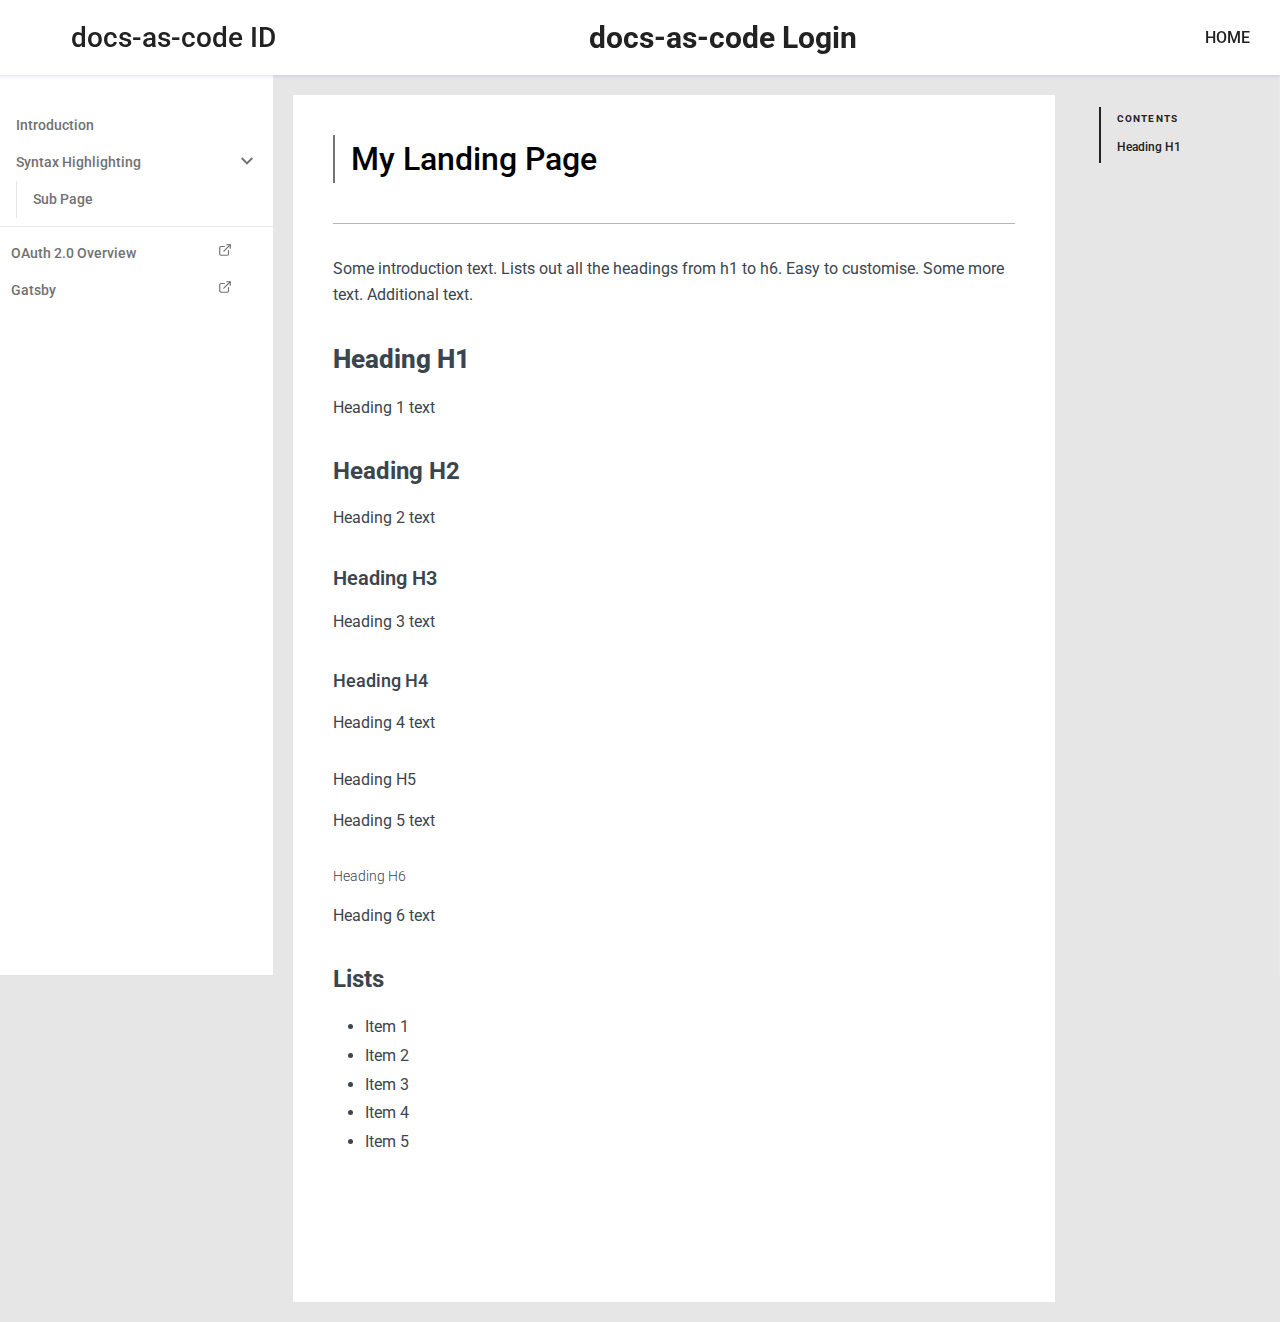
==== commit 53e9fa3d: "x" ====
--- a/index.html
+++ b/index.html
@@ -1,4 +1,4 @@
-<!DOCTYPE html><html lang="en"><head><meta charSet="utf-8"/><meta http-equiv="x-ua-compatible" content="ie=edge"/><meta name="viewport" content="width=device-width, initial-scale=1, shrink-to-fit=no"/><meta property="twitter:card" content="summary_large_image"/><noscript></noscript><style data-href="/website/styles.2d66a11159fc65711940.css">@import url(http://fonts.googleapis.com/css?family=Roboto:400,100,100italic,300,300ita‌​lic,400italic,500,500italic,700,700italic,900italic,900);:root{--black:#222;--darker-grey:#727272;--dark-grey:#b6b6b6;--grey:#e6e6e6;--light-grey:#f5f5f5;--white:#fff;--green:#2c9ab7;--light-green:#94def3;--red:#fc5d65;--gold:#c4aa84;--theme:#85c8e7;--font-bold:"Roboto";--font-normal:"Roboto";--font-mono:"Roboto"}*{margin:0;padding:0;box-sizing:border-box;font-display:swap}::-webkit-input-placeholder{color:var(--dark-grey)}:-ms-input-placeholder{color:var(--dark-grey)}::-ms-input-placeholder{color:var(--dark-grey)}::placeholder{color:var(--dark-grey)}body,html{font-family:var(--font-normal);font-size:16px}a{-webkit-transition:color .15s;transition:color .15s;color:var(--green)}.visibleMobile{display:none}.video-responsive{position:relative;padding-bottom:56.2%}a,a:hover{text-decoration:none}.displayInline{display:inline-block}.navBarToggle{border:1px solid #fff;border-radius:4px;width:36px;height:33px;position:absolute;right:20px;padding:8px 5px;display:none}.navBarToggle .iconBar{display:block;width:22px;height:2px;border-radius:1px;margin:4px auto 0;background-color:var(--darker-grey)}.navBarToggle .iconBar:first-child{margin-top:0}.video-responsive iframe{position:absolute;width:100%;height:100%}.diffNewLine{color:#22863a;background-color:#f0fff4}.diffRemoveLine{color:red;background-color:#fcc}.navBarParent{width:100%;float:left;display:flex;align-items:center}.divider{height:30px;margin:0 15px;border-right:1px solid hsla(0,0%,100%,.3)}.githubIcon{width:15px;margin-right:5px}.githubSection{display:flex;align-items:center;color:var(--black);opacity:.7}.githubSection:hover{text-decoration:none;opacity:1}.navbar-default .navbar-toggle .icon-bar{background-color:var(--black)!important}.navbar-default .navbar-toggle:focus,.navbar-default .navbar-toggle:hover{background-color:#fff}.headerWrapper{border-bottom:1px solid #d4dadf;box-shadow:0 1px 1px 0 rgba(116,129,141,.1);display:flex;align-items:center}.formElement{background-color:transparent;padding:4px;border-bottom:1px solid hsla(0,0%,100%,.3)}.formElement:focus{outline:none;border:none}.formElement svg path{fill:#fff}.searchInput{width:calc(100% - 26px);background-color:transparent!important;border-width:0!important;color:var(--black)}.searchInput:focus,.searchInput:focus-within,.searchInput:hover,.searchInput:visited{outline:none;border:0}.searchWrapper{padding-left:0;padding-right:20px;flex:1 1;max-width:600px;position:relative}.searchWrapper a{font-weight:500}.hitWrapper{background-color:#fff;padding:.7em 1em .4em;border-radius:4px;position:absolute;width:80vw;max-width:30em;top:40px;border:1px solid #ccc;box-shadow:0 1px 4px 0 rgba(0,0,0,.16);height:auto;max-height:80vh;overflow:scroll;left:0}.hitWrapper ul li{margin-top:.7em;padding-top:.7em;border-top:1px solid;list-style-type:none}.hitWrapper ul li:first-child{border-top:0;margin-top:0;color:#000!important;padding:0}.showResults{display:block}.hideResults{display:none}.hitWrapper span{color:var(--black);font-size:14px}.headerTitle{height:auto;font-size:28px;line-height:1.5;font-weight:500;color:var(--black)!important;font-family:var(--font-bold)}.headerTitle a{color:var(--black)}.docTitle{height:auto;font-size:30px;line-height:1.5;font-weight:bolder;margin:0 auto;background-color:var(--white)!important;font-family:var(--font-bold)}.docTitle a{padding:5px 20px;color:var(--black)}.headerTitle a:hover{text-decoration:none;opacity:.8;font-weight:bolder}.logoWrapper{padding:21px 0 21px 20px}.logoContent{font-family:var(--font-bold);margin-left:16px;font-size:28px;line-height:1.5;font-weight:500;padding-right:10px}.navBarDefault{background-color:var(--white);border-radius:0;margin-bottom:0;border:0;box-shadow:-1px 0 4px 3px rgba(175,158,232,.4);-webkit-box-shadow:-1px 0 4px 1px rgba(175,158,232,.4);-moz-box-shadow:-1px 0 4px 1px rgba(175,158,232,.8);-o-box-shadow:-1px 0 4px 1px rgba(175,158,232,.4);z-index:1;padding:15px;position:relative}.navBarDefault,.navBarHeader{display:flex;align-items:center}.navBarHeader{min-width:335px;padding-right:20px;flex:1 1}.navBarBrand{padding:0;display:flex;align-items:center}.navBarBrand img{width:40px;margin-right:16px;display:inline-block}.navBarUL li{list-style-type:none}.navBarUL{-webkit-overflow-scrolling:touch}.navBarUL li a{font-family:var(--font-bold);color:var(--black)!important;font-size:16px;font-weight:500;line-height:1em;opacity:1;padding:10px 15px}.navBarNav{display:flex;align-items:center}.navBarUL li a .shareIcon,.navBarUL li a img{width:20px}.mainWrapper{color:#3b454e;max-width:750px}.navBarUL li a:hover{opacity:.7}pre{border:0!important;background-color:#f5f7f9 /* !important; */}.mainWrapper ol,.mainWrapper ul{-webkit-padding-start:40px;-moz-padding-start:40px;-o-padding-start:40px;margin:5px 0;padding:0 0 0 2em}.mainWrapper ol li,.mainWrapper ul li{font-size:16px;line-height:1.8;font-weight:400}.headerNav{font-family:var(--font-bold);padding:0 24px;color:var(--black);font-size:16px;font-weight:500;line-height:1em}.headerNav a{color:#2c9ab7}.headerNav a,.headerNav a:hover{text-decoration:none}.logoWrapper img{width:40px}.sideBarUL{margin-top:32px}.sideBarUL li{list-style-type:none;width:auto}.sideBarUL li a{color:var(--darker-grey);font-size:14px;font-weight:500;line-height:1.5;padding:7px 25px 7px 10px;border:1px solid transparent;border-right:0}.rightSideTitle{font-size:10px;line-height:1;text-transform:uppercase;letter-spacing:1.2px;padding:7px 24px 7px 16px;border-left:1px solid var(--darker-grey);color:var(--black);font-weight:700}.rightSideBarUL{margin-top:32px}.rightSideBarUL li{list-style-type:none;border-left:2px solid;border-left-color:var(--black)}.rightSideBarUL li a{font-size:12px;font-weight:500;line-height:1.5;padding:7px 24px 7px 16px}.hideFrontLine .collapser{background:transparent;border:none;outline:none;position:absolute;right:20px;z-index:1;cursor:pointer}.hideFrontLine .active>a{background-color:var(--white);color:var(--darker-grey)!important}.firstLevel ul li .collapser svg path{fill:var(--darker-grey)!important}.active .collapser>svg>path{fill:var(--white)!important}.firstLevel ul .item ul .item{border-left:1px solid var(--grey)}.sideBarUL .item{list-style:none;padding:0}.sideBarUL .item>a{color:var(--darker-grey);text-decoration:none;display:flex;align-items:center;position:relative;width:100%;padding-right:35px;padding-left:15px}.sideBarUL .item>a:hover{background-color:var(--white);color:var(--black)!important;font-weight:bolder}.showFrontLine .item>a:hover{background-color:var(--black)}.showFrontLine .active>a{color:var(--green);background-color:#fff}.sideBarUL .item .item{margin-left:16px}.firstLevel>ul>.item{margin-left:0!important}.showFrontLine .item .item{border-left-color:var(--dark-grey);border-left:1px solid var(--dark-grey);padding:0;width:calc(100% - 16px)!important}.showFrontLine .item .active>a{border-color:var(--dark-grey)!important;border-style:solid none solid solid;border-width:1px 0 1px 1px;background-color:var(--white);color:var(--black)}.titleWrapper{display:flex;align-items:center;padding-bottom:40px;border-bottom:1px solid var(--dark-grey);margin-bottom:32px}.title{font-size:32px;line-height:1.5;font-weight:500;border-left:2px solid var(--darker-grey);flex:1 1;margin-top:0;padding:0 16px;font-family:var(--font-bold)}.gitBtn{height:30px;min-height:30px;display:flex;align-items:center;display:inline-block;border:2px solid var(--black)!important;background:var(--black)!important;color:var(--white)!important;text-align:center;font-family:var(--font-bold)!important}.gitBtn img{width:15px;display:inline-block;margin-right:5px}.addPaddTopBottom{padding:50px 0}.nextPreviousWrapper{margin:0;padding:0;width:auto;display:grid;grid-template-rows:auto;-webkit-column-gap:24px;column-gap:24px;grid-template-columns:calc(50% - 8px) calc(50% - 8px)}.previousBtn{cursor:pointer;-moz-box-align:center;margin:0;padding:0;position:relative;display:flex;flex-direction:row;align-items:center;place-self:stretch;color:var(--darker-grey);background-color:var(--white);border-radius:3px;border:1px solid var(--light-grey);-webkit-transition:border .2s ease 0s;transition:border .2s ease 0s;box-shadow:var(--dark-grey) 0 3px 8px 0;text-decoration:none}.leftArrow{color:#9daab6;flex:0 0 auto;font-size:24px;-webkit-transition:color .2s ease 0s;transition:color .2s ease 0s}.leftArrow,.preRightWrapper{display:block;margin:0;padding:16px}.preRightWrapper{flex:1 1;text-align:right}.smallContent{display:block;margin:0;padding:0;color:#6e6e6e}.smallContent span{font-size:12px;line-height:1.625;font-weight:400}.nextPreviousTitle{display:block;margin:0;padding:0;-webkit-transition:color .2s ease 0s;transition:color .2s ease 0s}.nextPreviousTitle span{font-size:16px;line-height:1.5;font-weight:500}.nextBtn{cursor:pointer;-moz-box-align:center;margin:0;padding:0;position:relative;display:flex;flex-direction:row;align-items:center;place-self:stretch;color:var(--darker-grey);background-color:var(--white);border-radius:3px;border:1px solid var(--light-grey);-webkit-transition:border .2s ease 0s;transition:border .2s ease 0s;box-shadow:var(--dark-grey) 0 3px 8px 0;text-decoration:none}.rightArrow{flex:0 0 auto;font-size:24px;-webkit-transition:color .2s ease 0s;transition:color .2s ease 0s;color:#9daab6}.nextRightWrapper,.rightArrow{padding:16px;display:block;margin:0}.nextRightWrapper{flex:1 1}.nextBtn:hover,.previousBtn:hover{color:var(--black);text-decoration:none;border:1px solid var(--black)}.nextBtn:hover .rightArrow,.previousBtn:hover .leftArrow{color:var(--black);font-weight:bolder}table,table tr{padding:0}table tr{border-top:1px solid var(--dark-grey);margin:0}table tr,table tr:nth-child(2n){background-color:var(--white)}table tr th{font-weight:700;background-color:var(--grey);color:var(--black)}table tr td,table tr th{text-align:left;margin:0;padding:6px 13px}table tr td{border-bottom:1px solid var(--dark-grey)}table tr td :first-child,table tr th :first-child{margin-top:0}table tr td :last-child,table tr th :last-child{margin-bottom:0}img{max-width:100%}.githubBtn{font-size:16px;padding:10px 0 10px 15px;max-height:40px}.githubBtn,.githubBtn span span{display:flex;align-items:center}.communitySection{font-size:24px;font-weight:700}.authorSection{padding:20px 0}.authorName,.authorSection{display:flex;align-items:center}.authorImg img{width:75px;height:75px;border-radius:50%;min-width:75px;max-width:75px;min-height:75px;max-height:75px}.authorDetails{padding-left:10px}.authorDesc{padding-top:5px;font-size:14px}.authorName img{margin-left:10px;display:inline-block;width:20px}.authorName img:hover{opacity:.7}.heading1{font-family:var(--font-bold);font-size:26px;font-weight:800}.heading1,.heading2{line-height:1.5;margin-bottom:16px;margin-top:32px}.heading2{font-size:24px;font-weight:700}.heading3{font-size:20px;font-weight:600}.heading3,.heading4{line-height:1.5;margin-bottom:16px;margin-top:32px}.heading4{font-size:18px;font-weight:500}.heading5{font-size:16px;font-weight:400}.heading5,.heading6{line-height:1.5;margin-bottom:16px;margin-top:32px}.heading6{font-size:14px;font-weight:300}.paragraph{margin:16px 0 32px;line-height:1.625}.pre{font-size:14px;margin:0;padding:16px;overflow:auto}.mainWrapper code{background:#f9f7fb;border:1px solid #ede7f3;border-radius:4px;padding:2px 6px;font-size:.9375em}code,pre{font-family:var(--font-mono)}.poweredBy{font-size:.6em;text-align:end;padding:0}.topnav{-webkit-transition:top .5s,bottom .5s}@media (max-width:767px){.responsive{margin-top:15px;position:relative;padding-bottom:20px;border-top:1px solid var(--white)}.headerTitle{padding-right:50px;font-size:20px}.navBarBrand{min-height:40px}.navBarBrand img{margin-right:8px}.topnav.responsive .visibleMobile{display:block}.topnav .navBarUL{display:none}.topnav.responsive .navBarUL{display:block;text-align:left}.hiddenMobile{display:none!important}hr{margin-top:0;margin-bottom:0}.navBarParent{display:block}.separator{margin-top:20px;margin-bottom:20px}.navBarULRight{position:static}.navBarUL{display:flex;align-items:center;margin:7.5px 0}.navBarUL li{height:37px}.navBarUL li a{font-size:14px;padding:10px 15px}.navBarDefault{display:block}.navBarToggle{margin-right:0;display:block}.navBarHeader{display:flex;min-width:auto;padding-right:0;align-items:center}.navBarBrand{font-size:20px;flex:initial;padding:0 15px 0 0}.titleWrapper{padding:0 15px;display:block}.gitBtn{display:inline-block}.mainWrapper{padding:0 15px}.nextPreviousWrapper{display:block;padding:0 15px}.previousBtn{margin-bottom:20px}.mobileView{text-align:left!important;padding-left:0!important}.searchWrapper{padding:20px 0 0;position:absolute;bottom:0;width:calc(100% - 30px)}.hitWrapper{width:100%;right:0;top:35px;max-height:-webkit-fit-content;max-height:-moz-fit-content;max-height:fit-content;position:static}}@media (min-width:768px) and (max-width:991px){.navBarDefault{padding:10px}.navBarBrand{font-size:22px}.navBarHeader{min-width:240px;flex:initial}.githubBtn{padding:10px}.divider{margin:0 5px;height:20px}.hitWrapper{max-width:500px}.navBarUL li a{padding:10px 5px}.searchWrapper{padding-left:0}}blockquote{padding:0 0 0 10px;background-color:var(--light-green);border:1px solid var(--green);border-radius:4px;font-size:14px;margin-left:auto;margin-right:auto;width:95%}blockquote p{padding:0!important;margin:0!important}@media print{.gitBtn,.headerNav,.navBarWrapper,.nextBtn,.previousBtn,.sideBarUL,footer,header{display:none}blockquote,main,table,tr{width:80%!important}blockquote{margin:0}p,ul{width:80%!important}th{border-bottom:1px solid var(--darker-grey)}pre{border:1px solid var(--darker-grey)}h1{page-break-before:always}}</style><meta name="generator" content="Gatsby 2.19.22"/><link rel="sitemap" type="application/xml" href="/website/sitemap.xml"/><title data-react-helmet="true"></title><link data-react-helmet="true" rel="canonical" href="https://paula-var.gituhub.io/website/website/"/><link as="script" rel="preload" href="/website/webpack-runtime-5b24686a9549224c7c9c.js"/><link as="script" rel="preload" href="/website/styles-36f2a4c20fc1d2ebe61c.js"/><link as="script" rel="preload" href="/website/commons-72eccfe632aad1e317f9.js"/><link as="script" rel="preload" href="/website/app-0bac8dbf56d9a4d584bc.js"/><link as="fetch" rel="preload" href="/website/page-data\index\page-data.json" crossorigin="anonymous"/><link as="fetch" rel="preload" href="/website/page-data\app-data.json" crossorigin="anonymous"/></head><body><div id="___gatsby"><div style="outline:none" tabindex="-1" id="gatsby-focus-wrapper"><div><div class="navBarWrapper"><nav class="navBarDefault"><div class="navBarHeader"><a aria-current="page" class="navBarBrand" href="/website/"><img class="img-responsive displayInline" src="[data-uri]" alt="logo"/></a><div class="headerTitle displayInline"><a href="https://paula-var.gituhub.io/website"> <!-- -->docs-as-code ID</a></div><div class="docTitle displayInline"> <a aria-current="page" class="" href="/website/">docs-as-code Login<!-- --> </a></div><span class="navBarToggle"><span class="iconBar"></span><span class="iconBar"></span><span class="iconBar"></span></span></div><div id="navbar" class="topnav"><div class="visibleMobile"><style data-emotion-css="1dggwb1">.css-1dggwb1{width:100%;height:100vh;overflow:auto;position:fixed;padding-left:0px;position:-webkit-sticky;position:-moz-sticky;position:-webkit-sticky;position:sticky;top:0;padding-right:0;background-color:#ffffff;background:linear-gradient(#ffffff,#ffffff);background:-webkit-gradient(linear,0% 0%,0% 100%,from(#ffffff),to(#ffffff));background:-webkit-linear-gradient(top,#ffffff,#ffffff);background:-moz-linear-gradient(top,#ffffff,#ffffff);background:-ms-linear-gradient(top,#ffffff,#ffffff);background:-o-linear-gradient(top,#ffffff,#ffffff);}@media only screen and (max-width:1023px){.css-1dggwb1{width:100%;height:100vh;}}@media (min-width:767px) and (max-width:1023px){.css-1dggwb1{padding-left:0;}}@media only screen and (max-width:767px){.css-1dggwb1{padding-left:0px;background-color:#ffffff;background:#ffffff;height:auto;}}</style><aside class="css-1dggwb1 e1sbq3r11"><ul class="sideBarUL"><li class="hideFrontLine firstLevel item "><ul><li class=" item "><a href="/website/introduction">Introduction</a></li><li class=" item "><a href="/website/codeblock">Syntax Highlighting<button aria-label="collapse" class="collapser"><svg xmlns="http://www.w3.org/2000/svg" width="12" height="12" viewBox="0 0 24 24"><path d="M0 7.33l2.829-2.83 9.175 9.339 9.167-9.339 2.829 2.83-11.996 12.17z"></path></svg></button></a><ul><li class=" item "><a href="/website/codeblock/1-index">Sub Page</a></li></ul></li></ul></li><style data-emotion-css="1q387v1">.css-1q387v1{list-style:none;padding:0.5rem 0;}.css-1q387v1 hr{margin:0;padding:0;border:0;border-bottom:1px solid #ede7f3;}</style><li class="css-1q387v1 e1sbq3r12"><hr/></li><style data-emotion-css="uw2lf6">.css-uw2lf6{list-style:none;}.css-uw2lf6 a{color:#b6b6b6;-webkit-text-decoration:none;text-decoration:none;font-weight:400;padding:0.45rem 0 0.45rem 2rem;display:block;position:relative;}.css-uw2lf6 a:hover{color:#222222 !important;font-weight:bolder !important;}.css-uw2lf6 a svg{float:right;margin-right:1rem;}</style><li class="css-uw2lf6 e1sbq3r10"><a href="https://developer.okta.com/docs/concepts/auth-overview/#authentication-api-vs-oauth-2-0-vs-openid-connect" to="https://developer.okta.com/docs/concepts/auth-overview/#authentication-api-vs-oauth-2-0-vs-openid-connect">OAuth 2.0 Overview<svg xmlns="http://www.w3.org/2000/svg" width="14" height="14" viewBox="0 0 24 24" fill="none" stroke="currentColor" stroke-width="2" stroke-linecap="round" stroke-linejoin="round"><path d="M18 13v6a2 2 0 0 1-2 2H5a2 2 0 0 1-2-2V8a2 2 0 0 1 2-2h6"></path><polyline points="15 3 21 3 21 9"></polyline><line x1="10" y1="14" x2="21" y2="3"></line></svg></a></li><li class="css-uw2lf6 e1sbq3r10"><a href="https://www.gatsbyjs.org/docs/" to="https://www.gatsbyjs.org/docs/">Gatsby<svg xmlns="http://www.w3.org/2000/svg" width="14" height="14" viewBox="0 0 24 24" fill="none" stroke="currentColor" stroke-width="2" stroke-linecap="round" stroke-linejoin="round"><path d="M18 13v6a2 2 0 0 1-2 2H5a2 2 0 0 1-2-2V8a2 2 0 0 1 2-2h6"></path><polyline points="15 3 21 3 21 9"></polyline><line x1="10" y1="14" x2="21" y2="3"></line></svg></a></li></ul></aside><hr/></div><ul class="navBarUL navBarNav navBarULRight"><li><a class="sidebarLink" href="/">HOME</a></li></ul></div></nav></div><style data-emotion-css="x36pqd">.css-x36pqd{display:-webkit-box;display:-webkit-flex;display:-ms-flexbox;display:flex;-webkit-box-pack:justify;-webkit-justify-content:space-between;-ms-flex-pack:justify;justify-content:space-between;background-color:#e6e6e6;}@media only screen and (max-width:767px){.css-x36pqd{display:block;}}</style><div class="css-x36pqd e1eqkayb0"><style data-emotion-css="192n44p">.css-192n44p{width:298px;}</style><div class="hiddenMobile css-192n44p e1eqkayb3"><style data-emotion-css="1dggwb1">.css-1dggwb1{width:100%;height:100vh;overflow:auto;position:fixed;padding-left:0px;position:-webkit-sticky;position:-moz-sticky;position:-webkit-sticky;position:sticky;top:0;padding-right:0;background-color:#ffffff;background:linear-gradient(#ffffff,#ffffff);background:-webkit-gradient(linear,0% 0%,0% 100%,from(#ffffff),to(#ffffff));background:-webkit-linear-gradient(top,#ffffff,#ffffff);background:-moz-linear-gradient(top,#ffffff,#ffffff);background:-ms-linear-gradient(top,#ffffff,#ffffff);background:-o-linear-gradient(top,#ffffff,#ffffff);}@media only screen and (max-width:1023px){.css-1dggwb1{width:100%;height:100vh;}}@media (min-width:767px) and (max-width:1023px){.css-1dggwb1{padding-left:0;}}@media only screen and (max-width:767px){.css-1dggwb1{padding-left:0px;background-color:#ffffff;background:#ffffff;height:auto;}}</style><aside class="css-1dggwb1 e1sbq3r11"><ul class="sideBarUL"><li class="hideFrontLine firstLevel item "><ul><li class=" item "><a href="/website/introduction">Introduction</a></li><li class=" item "><a href="/website/codeblock">Syntax Highlighting<button aria-label="collapse" class="collapser"><svg xmlns="http://www.w3.org/2000/svg" width="12" height="12" viewBox="0 0 24 24"><path d="M0 7.33l2.829-2.83 9.175 9.339 9.167-9.339 2.829 2.83-11.996 12.17z"></path></svg></button></a><ul><li class=" item "><a href="/website/codeblock/1-index">Sub Page</a></li></ul></li></ul></li><style data-emotion-css="1q387v1">.css-1q387v1{list-style:none;padding:0.5rem 0;}.css-1q387v1 hr{margin:0;padding:0;border:0;border-bottom:1px solid #ede7f3;}</style><li class="css-1q387v1 e1sbq3r12"><hr/></li><style data-emotion-css="uw2lf6">.css-uw2lf6{list-style:none;}.css-uw2lf6 a{color:#b6b6b6;-webkit-text-decoration:none;text-decoration:none;font-weight:400;padding:0.45rem 0 0.45rem 2rem;display:block;position:relative;}.css-uw2lf6 a:hover{color:#222222 !important;font-weight:bolder !important;}.css-uw2lf6 a svg{float:right;margin-right:1rem;}</style><li class="css-uw2lf6 e1sbq3r10"><a href="https://developer.okta.com/docs/concepts/auth-overview/#authentication-api-vs-oauth-2-0-vs-openid-connect" to="https://developer.okta.com/docs/concepts/auth-overview/#authentication-api-vs-oauth-2-0-vs-openid-connect">OAuth 2.0 Overview<svg xmlns="http://www.w3.org/2000/svg" width="14" height="14" viewBox="0 0 24 24" fill="none" stroke="currentColor" stroke-width="2" stroke-linecap="round" stroke-linejoin="round"><path d="M18 13v6a2 2 0 0 1-2 2H5a2 2 0 0 1-2-2V8a2 2 0 0 1 2-2h6"></path><polyline points="15 3 21 3 21 9"></polyline><line x1="10" y1="14" x2="21" y2="3"></line></svg></a></li><li class="css-uw2lf6 e1sbq3r10"><a href="https://www.gatsbyjs.org/docs/" to="https://www.gatsbyjs.org/docs/">Gatsby<svg xmlns="http://www.w3.org/2000/svg" width="14" height="14" viewBox="0 0 24 24" fill="none" stroke="currentColor" stroke-width="2" stroke-linecap="round" stroke-linejoin="round"><path d="M18 13v6a2 2 0 0 1-2 2H5a2 2 0 0 1-2-2V8a2 2 0 0 1 2-2h6"></path><polyline points="15 3 21 3 21 9"></polyline><line x1="10" y1="14" x2="21" y2="3"></line></svg></a></li></ul></aside></div><style data-emotion-css="kmtnjw">.css-kmtnjw{display:-webkit-box;display:-webkit-flex;display:-ms-flexbox;display:flex;-webkit-box-flex:1;-webkit-flex-grow:1;-ms-flex-positive:1;flex-grow:1;margin:20px;background-color:#ffffff;}@media only screen and (max-width:1023px){.css-kmtnjw{padding-left:0;}}</style><main class="css-kmtnjw e1eqkayb1"><style data-emotion-css="158ceg1">.css-158ceg1{padding:40px;}@media only screen and (max-width:50rem){.css-158ceg1{width:100%;position:relative;}}</style><div class="css-158ceg1 e1eqkayb2"><div class="titleWrapper"><h1 class="title">Landing Page</h1></div><div class="mainWrapper"><p class="paragraph">Some introduction text. Lists out all the headings from h1 to h6. Easy to customise. Some more text. Additional text.</p><h1 class="heading1" id="headingh1">Heading H1</h1><p class="paragraph">Heading 1 text</p><h2 class="heading2" id="headingh2">Heading H2</h2><p class="paragraph">Heading 2 text</p><h3 class="heading3" id="headingh3">Heading H3</h3><p class="paragraph">Heading 3 text</p><h4 class="heading4" id="headingh4">Heading H4</h4><p class="paragraph">Heading 4 text</p><h5 class="heading5" id="headingh5">Heading H5</h5><p class="paragraph">Heading 5 text</p><h6 class="heading6" id="headingh6">Heading H6</h6><p class="paragraph">Heading 6 text</p><h2 class="heading2" id="lists">Lists</h2><ul><li>Item 1</li><li>Item 2</li><li>Item 3</li><li>Item 4</li><li>Item 5</li></ul></div><div class="addPaddTopBottom"><div class="nextPreviousWrapper"></div></div></div></main><style data-emotion-css="gqp3x7">.css-gqp3x7{width:224px;}</style><div class="hiddenMobile css-gqp3x7 e1eqkayb4"><style data-emotion-css="g74yvc">.css-g74yvc{width:100%;background-color:#e6e6e6;border-right:1px solid #ede7f3;height:100vh;overflow:auto;position:fixed;padding-left:24px;position:-webkit-sticky;position:-moz-sticky;position:-webkit-sticky;position:sticky;top:0;}@media only screen and (max-width:50rem){.css-g74yvc{width:100%;position:relative;}}</style><aside class="css-g74yvc e13wh0ui0"><ul class="rightSideBarUL"><li class="rightSideTitle">CONTENTS</li><style data-emotion-css="u4mad4">.css-u4mad4{list-style:none;}.css-u4mad4 a{color:#222222;-webkit-text-decoration:none;text-decoration:none;font-weight:400;padding:0.45rem 0 0.45rem 3rem;display:block;position:relative;}.css-u4mad4 a:hover{color:#000000 !important;font-weight:bold;}.css-u4mad4 a svg{float:right;margin-right:1rem;}</style><li class="css-u4mad4 e13wh0ui1"><a href="#headingh1" to="#headingh1">Heading H1</a></li></ul></aside></div></div></div></div></div><script id="gatsby-script-loader">/*<![CDATA[*/window.pagePath="/";/*]]>*/</script><script id="gatsby-chunk-mapping">/*<![CDATA[*/window.___chunkMapping={"app":["/app-0bac8dbf56d9a4d584bc.js"],"component---src-templates-docs-js":[]};/*]]>*/</script><script src="/website/app-0bac8dbf56d9a4d584bc.js" async=""></script><script src="/website/commons-72eccfe632aad1e317f9.js" async=""></script><script src="/website/styles-36f2a4c20fc1d2ebe61c.js" async=""></script><script src="/website/webpack-runtime-5b24686a9549224c7c9c.js" async=""></script><script defer="">
+<!DOCTYPE html><html lang="en"><head><meta charSet="utf-8"/><meta http-equiv="x-ua-compatible" content="ie=edge"/><meta name="viewport" content="width=device-width, initial-scale=1, shrink-to-fit=no"/><meta property="twitter:card" content="summary_large_image"/><noscript></noscript><style data-href="/home/styles.2d66a11159fc65711940.css">@import url(http://fonts.googleapis.com/css?family=Roboto:400,100,100italic,300,300ita‌​lic,400italic,500,500italic,700,700italic,900italic,900);:root{--black:#222;--darker-grey:#727272;--dark-grey:#b6b6b6;--grey:#e6e6e6;--light-grey:#f5f5f5;--white:#fff;--green:#2c9ab7;--light-green:#94def3;--red:#fc5d65;--gold:#c4aa84;--theme:#85c8e7;--font-bold:"Roboto";--font-normal:"Roboto";--font-mono:"Roboto"}*{margin:0;padding:0;box-sizing:border-box;font-display:swap}::-webkit-input-placeholder{color:var(--dark-grey)}:-ms-input-placeholder{color:var(--dark-grey)}::-ms-input-placeholder{color:var(--dark-grey)}::placeholder{color:var(--dark-grey)}body,html{font-family:var(--font-normal);font-size:16px}a{-webkit-transition:color .15s;transition:color .15s;color:var(--green)}.visibleMobile{display:none}.video-responsive{position:relative;padding-bottom:56.2%}a,a:hover{text-decoration:none}.displayInline{display:inline-block}.navBarToggle{border:1px solid #fff;border-radius:4px;width:36px;height:33px;position:absolute;right:20px;padding:8px 5px;display:none}.navBarToggle .iconBar{display:block;width:22px;height:2px;border-radius:1px;margin:4px auto 0;background-color:var(--darker-grey)}.navBarToggle .iconBar:first-child{margin-top:0}.video-responsive iframe{position:absolute;width:100%;height:100%}.diffNewLine{color:#22863a;background-color:#f0fff4}.diffRemoveLine{color:red;background-color:#fcc}.navBarParent{width:100%;float:left;display:flex;align-items:center}.divider{height:30px;margin:0 15px;border-right:1px solid hsla(0,0%,100%,.3)}.githubIcon{width:15px;margin-right:5px}.githubSection{display:flex;align-items:center;color:var(--black);opacity:.7}.githubSection:hover{text-decoration:none;opacity:1}.navbar-default .navbar-toggle .icon-bar{background-color:var(--black)!important}.navbar-default .navbar-toggle:focus,.navbar-default .navbar-toggle:hover{background-color:#fff}.headerWrapper{border-bottom:1px solid #d4dadf;box-shadow:0 1px 1px 0 rgba(116,129,141,.1);display:flex;align-items:center}.formElement{background-color:transparent;padding:4px;border-bottom:1px solid hsla(0,0%,100%,.3)}.formElement:focus{outline:none;border:none}.formElement svg path{fill:#fff}.searchInput{width:calc(100% - 26px);background-color:transparent!important;border-width:0!important;color:var(--black)}.searchInput:focus,.searchInput:focus-within,.searchInput:hover,.searchInput:visited{outline:none;border:0}.searchWrapper{padding-left:0;padding-right:20px;flex:1 1;max-width:600px;position:relative}.searchWrapper a{font-weight:500}.hitWrapper{background-color:#fff;padding:.7em 1em .4em;border-radius:4px;position:absolute;width:80vw;max-width:30em;top:40px;border:1px solid #ccc;box-shadow:0 1px 4px 0 rgba(0,0,0,.16);height:auto;max-height:80vh;overflow:scroll;left:0}.hitWrapper ul li{margin-top:.7em;padding-top:.7em;border-top:1px solid;list-style-type:none}.hitWrapper ul li:first-child{border-top:0;margin-top:0;color:#000!important;padding:0}.showResults{display:block}.hideResults{display:none}.hitWrapper span{color:var(--black);font-size:14px}.headerTitle{height:auto;font-size:28px;line-height:1.5;font-weight:500;color:var(--black)!important;font-family:var(--font-bold)}.headerTitle a{color:var(--black)}.docTitle{height:auto;font-size:30px;line-height:1.5;font-weight:bolder;margin:0 auto;background-color:var(--white)!important;font-family:var(--font-bold)}.docTitle a{padding:5px 20px;color:var(--black)}.headerTitle a:hover{text-decoration:none;opacity:.8;font-weight:bolder}.logoWrapper{padding:21px 0 21px 20px}.logoContent{font-family:var(--font-bold);margin-left:16px;font-size:28px;line-height:1.5;font-weight:500;padding-right:10px}.navBarDefault{background-color:var(--white);border-radius:0;margin-bottom:0;border:0;box-shadow:-1px 0 4px 3px rgba(175,158,232,.4);-webkit-box-shadow:-1px 0 4px 1px rgba(175,158,232,.4);-moz-box-shadow:-1px 0 4px 1px rgba(175,158,232,.8);-o-box-shadow:-1px 0 4px 1px rgba(175,158,232,.4);z-index:1;padding:15px;position:relative}.navBarDefault,.navBarHeader{display:flex;align-items:center}.navBarHeader{min-width:335px;padding-right:20px;flex:1 1}.navBarBrand{padding:0;display:flex;align-items:center}.navBarBrand img{width:40px;margin-right:16px;display:inline-block}.navBarUL li{list-style-type:none}.navBarUL{-webkit-overflow-scrolling:touch}.navBarUL li a{font-family:var(--font-bold);color:var(--black)!important;font-size:16px;font-weight:500;line-height:1em;opacity:1;padding:10px 15px}.navBarNav{display:flex;align-items:center}.navBarUL li a .shareIcon,.navBarUL li a img{width:20px}.mainWrapper{color:#3b454e;max-width:750px}.navBarUL li a:hover{opacity:.7}pre{border:0!important;background-color:#f5f7f9 /* !important; */}.mainWrapper ol,.mainWrapper ul{-webkit-padding-start:40px;-moz-padding-start:40px;-o-padding-start:40px;margin:5px 0;padding:0 0 0 2em}.mainWrapper ol li,.mainWrapper ul li{font-size:16px;line-height:1.8;font-weight:400}.headerNav{font-family:var(--font-bold);padding:0 24px;color:var(--black);font-size:16px;font-weight:500;line-height:1em}.headerNav a{color:#2c9ab7}.headerNav a,.headerNav a:hover{text-decoration:none}.logoWrapper img{width:40px}.sideBarUL{margin-top:32px}.sideBarUL li{list-style-type:none;width:auto}.sideBarUL li a{color:var(--darker-grey);font-size:14px;font-weight:500;line-height:1.5;padding:7px 25px 7px 10px;border:1px solid transparent;border-right:0}.rightSideTitle{font-size:10px;line-height:1;text-transform:uppercase;letter-spacing:1.2px;padding:7px 24px 7px 16px;border-left:1px solid var(--darker-grey);color:var(--black);font-weight:700}.rightSideBarUL{margin-top:32px}.rightSideBarUL li{list-style-type:none;border-left:2px solid;border-left-color:var(--black)}.rightSideBarUL li a{font-size:12px;font-weight:500;line-height:1.5;padding:7px 24px 7px 16px}.hideFrontLine .collapser{background:transparent;border:none;outline:none;position:absolute;right:20px;z-index:1;cursor:pointer}.hideFrontLine .active>a{background-color:var(--white);color:var(--darker-grey)!important}.firstLevel ul li .collapser svg path{fill:var(--darker-grey)!important}.active .collapser>svg>path{fill:var(--white)!important}.firstLevel ul .item ul .item{border-left:1px solid var(--grey)}.sideBarUL .item{list-style:none;padding:0}.sideBarUL .item>a{color:var(--darker-grey);text-decoration:none;display:flex;align-items:center;position:relative;width:100%;padding-right:35px;padding-left:15px}.sideBarUL .item>a:hover{background-color:var(--white);color:var(--black)!important;font-weight:bolder}.showFrontLine .item>a:hover{background-color:var(--black)}.showFrontLine .active>a{color:var(--green);background-color:#fff}.sideBarUL .item .item{margin-left:16px}.firstLevel>ul>.item{margin-left:0!important}.showFrontLine .item .item{border-left-color:var(--dark-grey);border-left:1px solid var(--dark-grey);padding:0;width:calc(100% - 16px)!important}.showFrontLine .item .active>a{border-color:var(--dark-grey)!important;border-style:solid none solid solid;border-width:1px 0 1px 1px;background-color:var(--white);color:var(--black)}.titleWrapper{display:flex;align-items:center;padding-bottom:40px;border-bottom:1px solid var(--dark-grey);margin-bottom:32px}.title{font-size:32px;line-height:1.5;font-weight:500;border-left:2px solid var(--darker-grey);flex:1 1;margin-top:0;padding:0 16px;font-family:var(--font-bold)}.gitBtn{height:30px;min-height:30px;display:flex;align-items:center;display:inline-block;border:2px solid var(--black)!important;background:var(--black)!important;color:var(--white)!important;text-align:center;font-family:var(--font-bold)!important}.gitBtn img{width:15px;display:inline-block;margin-right:5px}.addPaddTopBottom{padding:50px 0}.nextPreviousWrapper{margin:0;padding:0;width:auto;display:grid;grid-template-rows:auto;-webkit-column-gap:24px;column-gap:24px;grid-template-columns:calc(50% - 8px) calc(50% - 8px)}.previousBtn{cursor:pointer;-moz-box-align:center;margin:0;padding:0;position:relative;display:flex;flex-direction:row;align-items:center;place-self:stretch;color:var(--darker-grey);background-color:var(--white);border-radius:3px;border:1px solid var(--light-grey);-webkit-transition:border .2s ease 0s;transition:border .2s ease 0s;box-shadow:var(--dark-grey) 0 3px 8px 0;text-decoration:none}.leftArrow{color:#9daab6;flex:0 0 auto;font-size:24px;-webkit-transition:color .2s ease 0s;transition:color .2s ease 0s}.leftArrow,.preRightWrapper{display:block;margin:0;padding:16px}.preRightWrapper{flex:1 1;text-align:right}.smallContent{display:block;margin:0;padding:0;color:#6e6e6e}.smallContent span{font-size:12px;line-height:1.625;font-weight:400}.nextPreviousTitle{display:block;margin:0;padding:0;-webkit-transition:color .2s ease 0s;transition:color .2s ease 0s}.nextPreviousTitle span{font-size:16px;line-height:1.5;font-weight:500}.nextBtn{cursor:pointer;-moz-box-align:center;margin:0;padding:0;position:relative;display:flex;flex-direction:row;align-items:center;place-self:stretch;color:var(--darker-grey);background-color:var(--white);border-radius:3px;border:1px solid var(--light-grey);-webkit-transition:border .2s ease 0s;transition:border .2s ease 0s;box-shadow:var(--dark-grey) 0 3px 8px 0;text-decoration:none}.rightArrow{flex:0 0 auto;font-size:24px;-webkit-transition:color .2s ease 0s;transition:color .2s ease 0s;color:#9daab6}.nextRightWrapper,.rightArrow{padding:16px;display:block;margin:0}.nextRightWrapper{flex:1 1}.nextBtn:hover,.previousBtn:hover{color:var(--black);text-decoration:none;border:1px solid var(--black)}.nextBtn:hover .rightArrow,.previousBtn:hover .leftArrow{color:var(--black);font-weight:bolder}table,table tr{padding:0}table tr{border-top:1px solid var(--dark-grey);margin:0}table tr,table tr:nth-child(2n){background-color:var(--white)}table tr th{font-weight:700;background-color:var(--grey);color:var(--black)}table tr td,table tr th{text-align:left;margin:0;padding:6px 13px}table tr td{border-bottom:1px solid var(--dark-grey)}table tr td :first-child,table tr th :first-child{margin-top:0}table tr td :last-child,table tr th :last-child{margin-bottom:0}img{max-width:100%}.githubBtn{font-size:16px;padding:10px 0 10px 15px;max-height:40px}.githubBtn,.githubBtn span span{display:flex;align-items:center}.communitySection{font-size:24px;font-weight:700}.authorSection{padding:20px 0}.authorName,.authorSection{display:flex;align-items:center}.authorImg img{width:75px;height:75px;border-radius:50%;min-width:75px;max-width:75px;min-height:75px;max-height:75px}.authorDetails{padding-left:10px}.authorDesc{padding-top:5px;font-size:14px}.authorName img{margin-left:10px;display:inline-block;width:20px}.authorName img:hover{opacity:.7}.heading1{font-family:var(--font-bold);font-size:26px;font-weight:800}.heading1,.heading2{line-height:1.5;margin-bottom:16px;margin-top:32px}.heading2{font-size:24px;font-weight:700}.heading3{font-size:20px;font-weight:600}.heading3,.heading4{line-height:1.5;margin-bottom:16px;margin-top:32px}.heading4{font-size:18px;font-weight:500}.heading5{font-size:16px;font-weight:400}.heading5,.heading6{line-height:1.5;margin-bottom:16px;margin-top:32px}.heading6{font-size:14px;font-weight:300}.paragraph{margin:16px 0 32px;line-height:1.625}.pre{font-size:14px;margin:0;padding:16px;overflow:auto}.mainWrapper code{background:#f9f7fb;border:1px solid #ede7f3;border-radius:4px;padding:2px 6px;font-size:.9375em}code,pre{font-family:var(--font-mono)}.poweredBy{font-size:.6em;text-align:end;padding:0}.topnav{-webkit-transition:top .5s,bottom .5s}@media (max-width:767px){.responsive{margin-top:15px;position:relative;padding-bottom:20px;border-top:1px solid var(--white)}.headerTitle{padding-right:50px;font-size:20px}.navBarBrand{min-height:40px}.navBarBrand img{margin-right:8px}.topnav.responsive .visibleMobile{display:block}.topnav .navBarUL{display:none}.topnav.responsive .navBarUL{display:block;text-align:left}.hiddenMobile{display:none!important}hr{margin-top:0;margin-bottom:0}.navBarParent{display:block}.separator{margin-top:20px;margin-bottom:20px}.navBarULRight{position:static}.navBarUL{display:flex;align-items:center;margin:7.5px 0}.navBarUL li{height:37px}.navBarUL li a{font-size:14px;padding:10px 15px}.navBarDefault{display:block}.navBarToggle{margin-right:0;display:block}.navBarHeader{display:flex;min-width:auto;padding-right:0;align-items:center}.navBarBrand{font-size:20px;flex:initial;padding:0 15px 0 0}.titleWrapper{padding:0 15px;display:block}.gitBtn{display:inline-block}.mainWrapper{padding:0 15px}.nextPreviousWrapper{display:block;padding:0 15px}.previousBtn{margin-bottom:20px}.mobileView{text-align:left!important;padding-left:0!important}.searchWrapper{padding:20px 0 0;position:absolute;bottom:0;width:calc(100% - 30px)}.hitWrapper{width:100%;right:0;top:35px;max-height:-webkit-fit-content;max-height:-moz-fit-content;max-height:fit-content;position:static}}@media (min-width:768px) and (max-width:991px){.navBarDefault{padding:10px}.navBarBrand{font-size:22px}.navBarHeader{min-width:240px;flex:initial}.githubBtn{padding:10px}.divider{margin:0 5px;height:20px}.hitWrapper{max-width:500px}.navBarUL li a{padding:10px 5px}.searchWrapper{padding-left:0}}blockquote{padding:0 0 0 10px;background-color:var(--light-green);border:1px solid var(--green);border-radius:4px;font-size:14px;margin-left:auto;margin-right:auto;width:95%}blockquote p{padding:0!important;margin:0!important}@media print{.gitBtn,.headerNav,.navBarWrapper,.nextBtn,.previousBtn,.sideBarUL,footer,header{display:none}blockquote,main,table,tr{width:80%!important}blockquote{margin:0}p,ul{width:80%!important}th{border-bottom:1px solid var(--darker-grey)}pre{border:1px solid var(--darker-grey)}h1{page-break-before:always}}</style><meta name="generator" content="Gatsby 2.19.22"/><link rel="sitemap" type="application/xml" href="/home/sitemap.xml"/><title data-react-helmet="true"></title><link data-react-helmet="true" rel="canonical" href="https://paula-var.gituhub.io/home/home/"/><link as="script" rel="preload" href="/home/webpack-runtime-e58b82168ad46e71afcb.js"/><link as="script" rel="preload" href="/home/styles-36f2a4c20fc1d2ebe61c.js"/><link as="script" rel="preload" href="/home/commons-72eccfe632aad1e317f9.js"/><link as="script" rel="preload" href="/home/app-8ad0166b61084496475d.js"/><link as="fetch" rel="preload" href="/home/page-data\index\page-data.json" crossorigin="anonymous"/><link as="fetch" rel="preload" href="/home/page-data\app-data.json" crossorigin="anonymous"/></head><body><div id="___gatsby"><div style="outline:none" tabindex="-1" id="gatsby-focus-wrapper"><div><div class="navBarWrapper"><nav class="navBarDefault"><div class="navBarHeader"><a aria-current="page" class="navBarBrand" href="/home/"><img class="img-responsive displayInline" src="[data-uri]" alt="logo"/></a><div class="headerTitle displayInline"><a href="https://paula-var.gituhub.io/home"> <!-- -->docs-as-code ID</a></div><div class="docTitle displayInline"> <a aria-current="page" class="" href="/home/">docs-as-code Login<!-- --> </a></div><span class="navBarToggle"><span class="iconBar"></span><span class="iconBar"></span><span class="iconBar"></span></span></div><div id="navbar" class="topnav"><div class="visibleMobile"><style data-emotion-css="1dggwb1">.css-1dggwb1{width:100%;height:100vh;overflow:auto;position:fixed;padding-left:0px;position:-webkit-sticky;position:-moz-sticky;position:-webkit-sticky;position:sticky;top:0;padding-right:0;background-color:#ffffff;background:linear-gradient(#ffffff,#ffffff);background:-webkit-gradient(linear,0% 0%,0% 100%,from(#ffffff),to(#ffffff));background:-webkit-linear-gradient(top,#ffffff,#ffffff);background:-moz-linear-gradient(top,#ffffff,#ffffff);background:-ms-linear-gradient(top,#ffffff,#ffffff);background:-o-linear-gradient(top,#ffffff,#ffffff);}@media only screen and (max-width:1023px){.css-1dggwb1{width:100%;height:100vh;}}@media (min-width:767px) and (max-width:1023px){.css-1dggwb1{padding-left:0;}}@media only screen and (max-width:767px){.css-1dggwb1{padding-left:0px;background-color:#ffffff;background:#ffffff;height:auto;}}</style><aside class="css-1dggwb1 e1sbq3r11"><ul class="sideBarUL"><li class="hideFrontLine firstLevel item "><ul><li class=" item "><a href="/home/introduction">Introduction</a></li><li class=" item "><a href="/home/codeblock">Syntax Highlighting<button aria-label="collapse" class="collapser"><svg xmlns="http://www.w3.org/2000/svg" width="12" height="12" viewBox="0 0 24 24"><path d="M0 7.33l2.829-2.83 9.175 9.339 9.167-9.339 2.829 2.83-11.996 12.17z"></path></svg></button></a><ul><li class=" item "><a href="/home/codeblock/1-index">Sub Page</a></li></ul></li></ul></li><style data-emotion-css="1q387v1">.css-1q387v1{list-style:none;padding:0.5rem 0;}.css-1q387v1 hr{margin:0;padding:0;border:0;border-bottom:1px solid #ede7f3;}</style><li class="css-1q387v1 e1sbq3r12"><hr/></li><style data-emotion-css="uw2lf6">.css-uw2lf6{list-style:none;}.css-uw2lf6 a{color:#b6b6b6;-webkit-text-decoration:none;text-decoration:none;font-weight:400;padding:0.45rem 0 0.45rem 2rem;display:block;position:relative;}.css-uw2lf6 a:hover{color:#222222 !important;font-weight:bolder !important;}.css-uw2lf6 a svg{float:right;margin-right:1rem;}</style><li class="css-uw2lf6 e1sbq3r10"><a href="https://developer.okta.com/docs/concepts/auth-overview/#authentication-api-vs-oauth-2-0-vs-openid-connect" to="https://developer.okta.com/docs/concepts/auth-overview/#authentication-api-vs-oauth-2-0-vs-openid-connect">OAuth 2.0 Overview<svg xmlns="http://www.w3.org/2000/svg" width="14" height="14" viewBox="0 0 24 24" fill="none" stroke="currentColor" stroke-width="2" stroke-linecap="round" stroke-linejoin="round"><path d="M18 13v6a2 2 0 0 1-2 2H5a2 2 0 0 1-2-2V8a2 2 0 0 1 2-2h6"></path><polyline points="15 3 21 3 21 9"></polyline><line x1="10" y1="14" x2="21" y2="3"></line></svg></a></li><li class="css-uw2lf6 e1sbq3r10"><a href="https://www.gatsbyjs.org/docs/" to="https://www.gatsbyjs.org/docs/">Gatsby<svg xmlns="http://www.w3.org/2000/svg" width="14" height="14" viewBox="0 0 24 24" fill="none" stroke="currentColor" stroke-width="2" stroke-linecap="round" stroke-linejoin="round"><path d="M18 13v6a2 2 0 0 1-2 2H5a2 2 0 0 1-2-2V8a2 2 0 0 1 2-2h6"></path><polyline points="15 3 21 3 21 9"></polyline><line x1="10" y1="14" x2="21" y2="3"></line></svg></a></li></ul></aside><hr/></div><ul class="navBarUL navBarNav navBarULRight"><li><a class="sidebarLink" href="/">HOME</a></li></ul></div></nav></div><style data-emotion-css="x36pqd">.css-x36pqd{display:-webkit-box;display:-webkit-flex;display:-ms-flexbox;display:flex;-webkit-box-pack:justify;-webkit-justify-content:space-between;-ms-flex-pack:justify;justify-content:space-between;background-color:#e6e6e6;}@media only screen and (max-width:767px){.css-x36pqd{display:block;}}</style><div class="css-x36pqd e1eqkayb0"><style data-emotion-css="192n44p">.css-192n44p{width:298px;}</style><div class="hiddenMobile css-192n44p e1eqkayb3"><style data-emotion-css="1dggwb1">.css-1dggwb1{width:100%;height:100vh;overflow:auto;position:fixed;padding-left:0px;position:-webkit-sticky;position:-moz-sticky;position:-webkit-sticky;position:sticky;top:0;padding-right:0;background-color:#ffffff;background:linear-gradient(#ffffff,#ffffff);background:-webkit-gradient(linear,0% 0%,0% 100%,from(#ffffff),to(#ffffff));background:-webkit-linear-gradient(top,#ffffff,#ffffff);background:-moz-linear-gradient(top,#ffffff,#ffffff);background:-ms-linear-gradient(top,#ffffff,#ffffff);background:-o-linear-gradient(top,#ffffff,#ffffff);}@media only screen and (max-width:1023px){.css-1dggwb1{width:100%;height:100vh;}}@media (min-width:767px) and (max-width:1023px){.css-1dggwb1{padding-left:0;}}@media only screen and (max-width:767px){.css-1dggwb1{padding-left:0px;background-color:#ffffff;background:#ffffff;height:auto;}}</style><aside class="css-1dggwb1 e1sbq3r11"><ul class="sideBarUL"><li class="hideFrontLine firstLevel item "><ul><li class=" item "><a href="/home/introduction">Introduction</a></li><li class=" item "><a href="/home/codeblock">Syntax Highlighting<button aria-label="collapse" class="collapser"><svg xmlns="http://www.w3.org/2000/svg" width="12" height="12" viewBox="0 0 24 24"><path d="M0 7.33l2.829-2.83 9.175 9.339 9.167-9.339 2.829 2.83-11.996 12.17z"></path></svg></button></a><ul><li class=" item "><a href="/home/codeblock/1-index">Sub Page</a></li></ul></li></ul></li><style data-emotion-css="1q387v1">.css-1q387v1{list-style:none;padding:0.5rem 0;}.css-1q387v1 hr{margin:0;padding:0;border:0;border-bottom:1px solid #ede7f3;}</style><li class="css-1q387v1 e1sbq3r12"><hr/></li><style data-emotion-css="uw2lf6">.css-uw2lf6{list-style:none;}.css-uw2lf6 a{color:#b6b6b6;-webkit-text-decoration:none;text-decoration:none;font-weight:400;padding:0.45rem 0 0.45rem 2rem;display:block;position:relative;}.css-uw2lf6 a:hover{color:#222222 !important;font-weight:bolder !important;}.css-uw2lf6 a svg{float:right;margin-right:1rem;}</style><li class="css-uw2lf6 e1sbq3r10"><a href="https://developer.okta.com/docs/concepts/auth-overview/#authentication-api-vs-oauth-2-0-vs-openid-connect" to="https://developer.okta.com/docs/concepts/auth-overview/#authentication-api-vs-oauth-2-0-vs-openid-connect">OAuth 2.0 Overview<svg xmlns="http://www.w3.org/2000/svg" width="14" height="14" viewBox="0 0 24 24" fill="none" stroke="currentColor" stroke-width="2" stroke-linecap="round" stroke-linejoin="round"><path d="M18 13v6a2 2 0 0 1-2 2H5a2 2 0 0 1-2-2V8a2 2 0 0 1 2-2h6"></path><polyline points="15 3 21 3 21 9"></polyline><line x1="10" y1="14" x2="21" y2="3"></line></svg></a></li><li class="css-uw2lf6 e1sbq3r10"><a href="https://www.gatsbyjs.org/docs/" to="https://www.gatsbyjs.org/docs/">Gatsby<svg xmlns="http://www.w3.org/2000/svg" width="14" height="14" viewBox="0 0 24 24" fill="none" stroke="currentColor" stroke-width="2" stroke-linecap="round" stroke-linejoin="round"><path d="M18 13v6a2 2 0 0 1-2 2H5a2 2 0 0 1-2-2V8a2 2 0 0 1 2-2h6"></path><polyline points="15 3 21 3 21 9"></polyline><line x1="10" y1="14" x2="21" y2="3"></line></svg></a></li></ul></aside></div><style data-emotion-css="kmtnjw">.css-kmtnjw{display:-webkit-box;display:-webkit-flex;display:-ms-flexbox;display:flex;-webkit-box-flex:1;-webkit-flex-grow:1;-ms-flex-positive:1;flex-grow:1;margin:20px;background-color:#ffffff;}@media only screen and (max-width:1023px){.css-kmtnjw{padding-left:0;}}</style><main class="css-kmtnjw e1eqkayb1"><style data-emotion-css="158ceg1">.css-158ceg1{padding:40px;}@media only screen and (max-width:50rem){.css-158ceg1{width:100%;position:relative;}}</style><div class="css-158ceg1 e1eqkayb2"><div class="titleWrapper"><h1 class="title">My Landing Page</h1></div><div class="mainWrapper"><p class="paragraph">Some introduction text. Lists out all the headings from h1 to h6. Easy to customise. Some more text. Additional text.</p><h1 class="heading1" id="headingh1">Heading H1</h1><p class="paragraph">Heading 1 text</p><h2 class="heading2" id="headingh2">Heading H2</h2><p class="paragraph">Heading 2 text</p><h3 class="heading3" id="headingh3">Heading H3</h3><p class="paragraph">Heading 3 text</p><h4 class="heading4" id="headingh4">Heading H4</h4><p class="paragraph">Heading 4 text</p><h5 class="heading5" id="headingh5">Heading H5</h5><p class="paragraph">Heading 5 text</p><h6 class="heading6" id="headingh6">Heading H6</h6><p class="paragraph">Heading 6 text</p><h2 class="heading2" id="lists">Lists</h2><ul><li>Item 1</li><li>Item 2</li><li>Item 3</li><li>Item 4</li><li>Item 5</li></ul></div><div class="addPaddTopBottom"><div class="nextPreviousWrapper"></div></div></div></main><style data-emotion-css="gqp3x7">.css-gqp3x7{width:224px;}</style><div class="hiddenMobile css-gqp3x7 e1eqkayb4"><style data-emotion-css="g74yvc">.css-g74yvc{width:100%;background-color:#e6e6e6;border-right:1px solid #ede7f3;height:100vh;overflow:auto;position:fixed;padding-left:24px;position:-webkit-sticky;position:-moz-sticky;position:-webkit-sticky;position:sticky;top:0;}@media only screen and (max-width:50rem){.css-g74yvc{width:100%;position:relative;}}</style><aside class="css-g74yvc e13wh0ui0"><ul class="rightSideBarUL"><li class="rightSideTitle">CONTENTS</li><style data-emotion-css="u4mad4">.css-u4mad4{list-style:none;}.css-u4mad4 a{color:#222222;-webkit-text-decoration:none;text-decoration:none;font-weight:400;padding:0.45rem 0 0.45rem 3rem;display:block;position:relative;}.css-u4mad4 a:hover{color:#000000 !important;font-weight:bold;}.css-u4mad4 a svg{float:right;margin-right:1rem;}</style><li class="css-u4mad4 e13wh0ui1"><a href="#headingh1" to="#headingh1">Heading H1</a></li></ul></aside></div></div></div></div></div><script id="gatsby-script-loader">/*<![CDATA[*/window.pagePath="/";/*]]>*/</script><script id="gatsby-chunk-mapping">/*<![CDATA[*/window.___chunkMapping={"app":["/app-8ad0166b61084496475d.js"],"component---src-templates-docs-js":[]};/*]]>*/</script><script src="/home/app-8ad0166b61084496475d.js" async=""></script><script src="/home/commons-72eccfe632aad1e317f9.js" async=""></script><script src="/home/styles-36f2a4c20fc1d2ebe61c.js" async=""></script><script src="/home/webpack-runtime-e58b82168ad46e71afcb.js" async=""></script><script defer="">
             function navBarClose() {
               document.getElementById("navbar").classList.toggle("responsive");
             }
